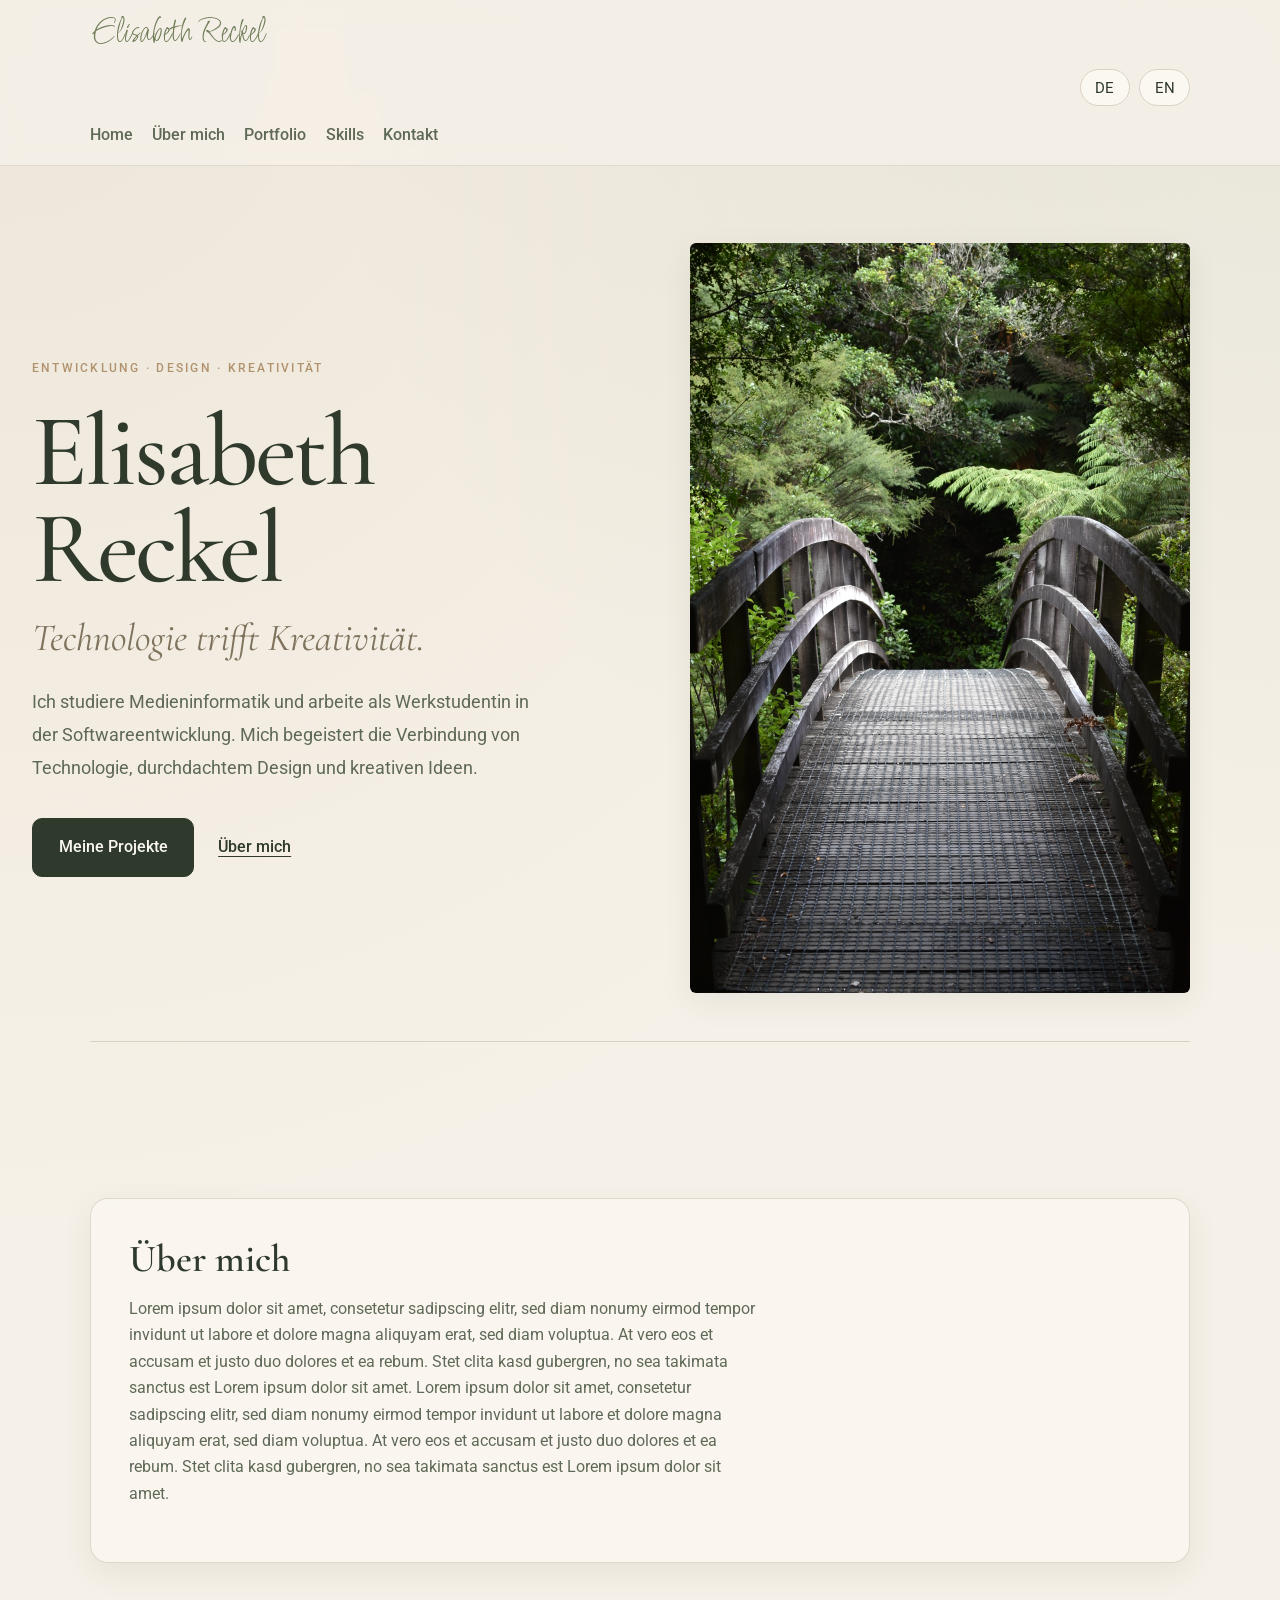
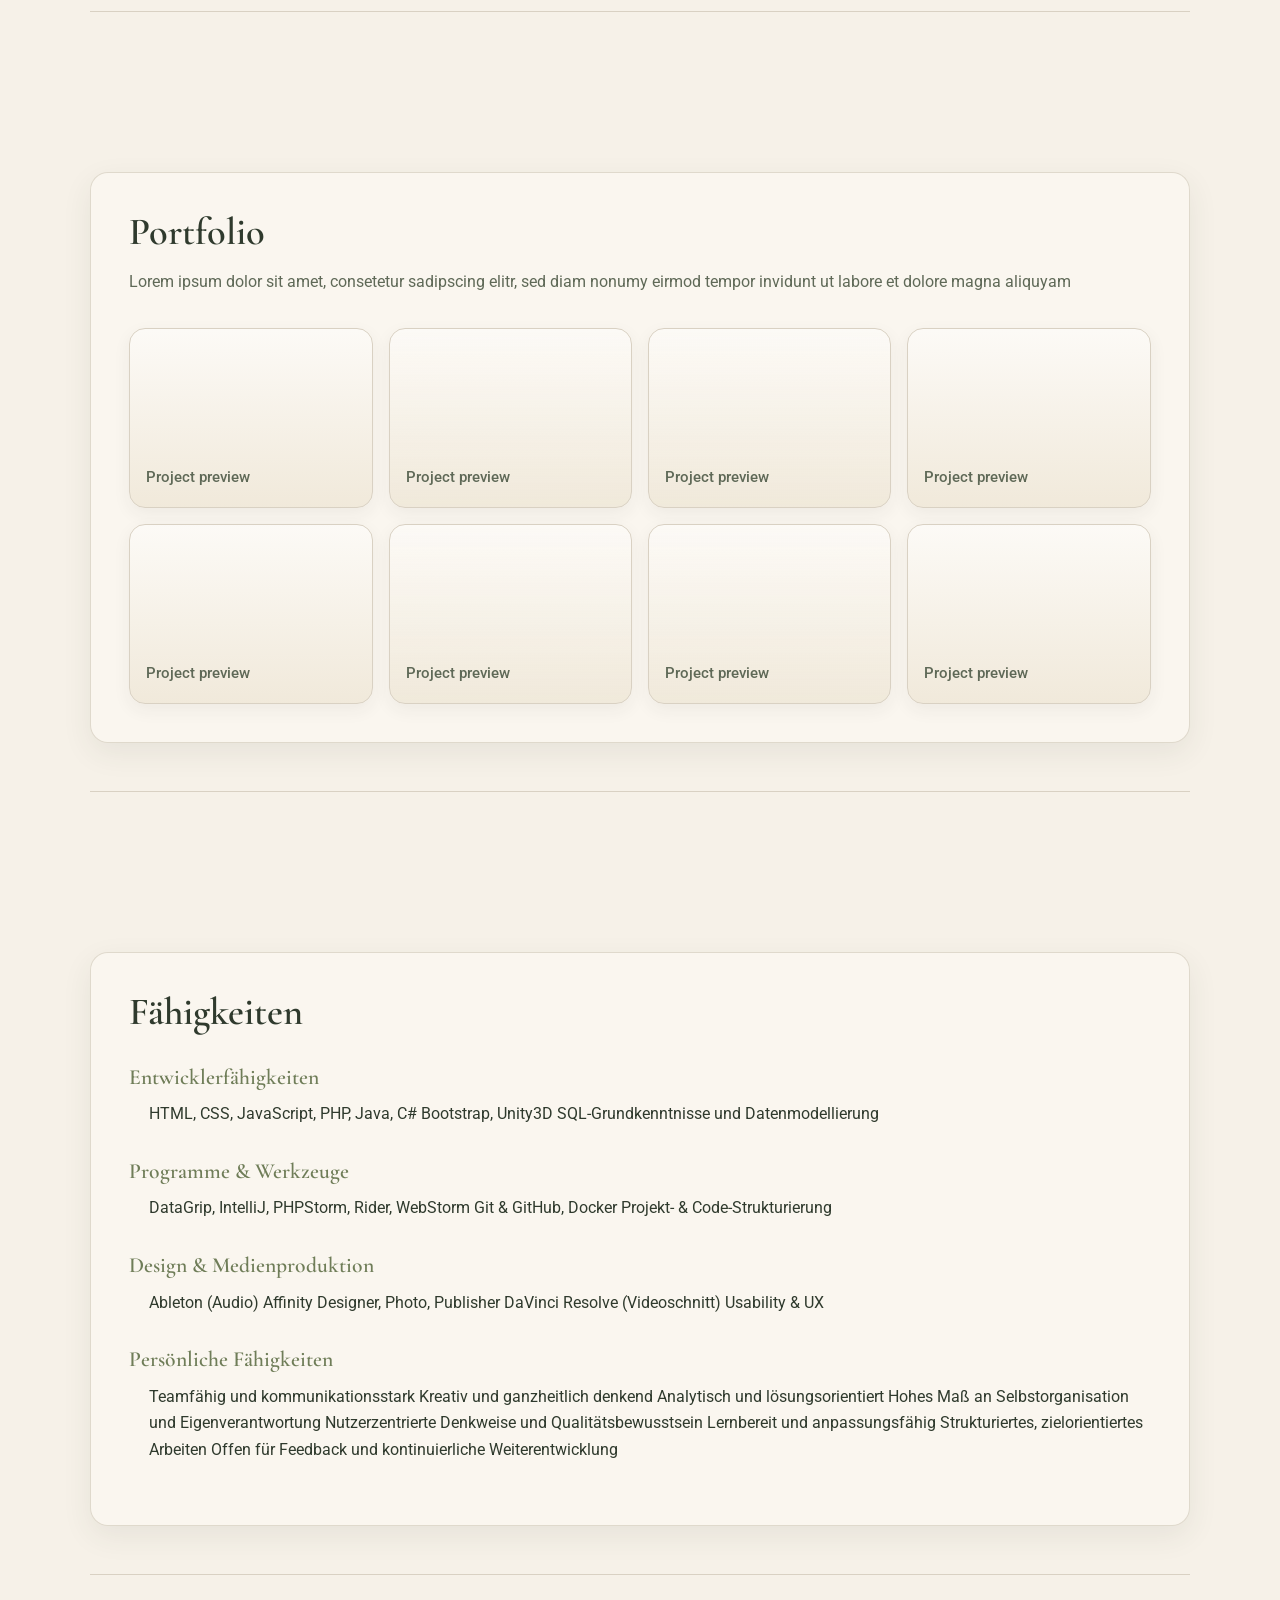
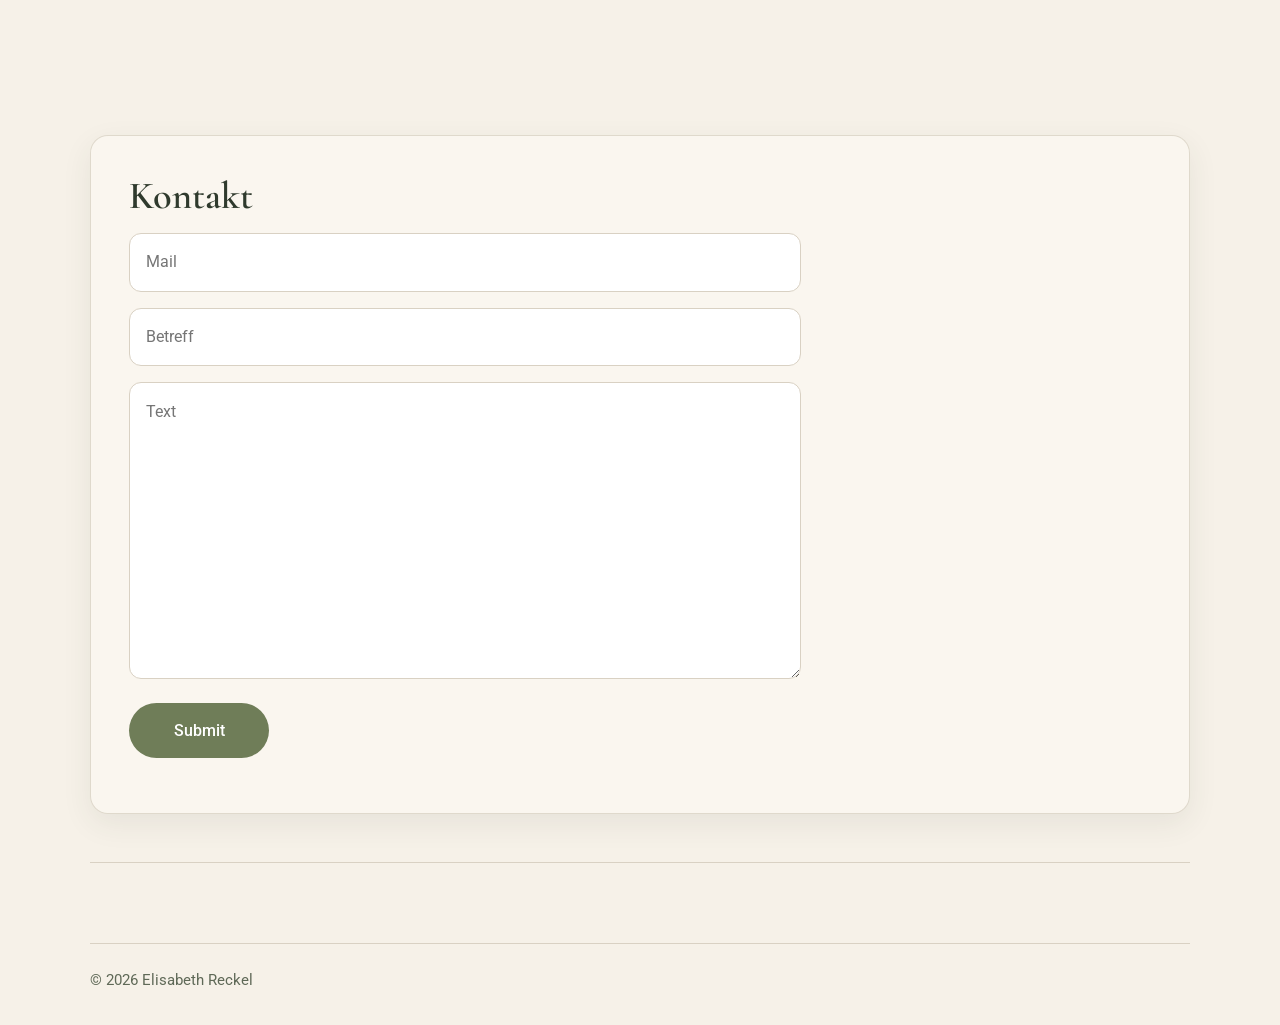
==== index.html @ 3ea6a149 "adjusting picture properties in hero section" ====
<!DOCTYPE html>
<html>
<head>
    <meta charset="UTF-8">
    <meta name="viewport" content="width=device-width, initial-scale=1.0">
    <title>Elisabeth Reckel | Portfolio</title>

    <script src="main.js"></script>
    <link rel="stylesheet" href="style.css">

    <link rel="preconnect" href="https://fonts.googleapis.com">
    <link rel="preconnect" href="https://fonts.gstatic.com" crossorigin>

    <!-- Cormorant Garamond -->
    <link href="https://fonts.googleapis.com/css2?family=Cormorant+Garamond:wght@400;500;600;700&display=swap" rel="stylesheet">

    <!-- Roboto -->
    <link href="https://fonts.googleapis.com/css2?family=Roboto:ital,wght@0,300;0,400;0,500;0,700;1,300;1,400&display=swap" rel="stylesheet">

    <!-- Licorice -->
    <link href="https://fonts.googleapis.com/css2?family=Licorice&display=swap" rel="stylesheet">

<!--    &lt;!&ndash; Deutsch &ndash;&gt;-->
<!--    <div data-lang="de">-->
<!--    </div>-->

<!--    &lt;!&ndash; English &ndash;&gt;-->
<!--    <div data-lang="en">-->
<!--    </div>-->
</head>


<body>

<!-- HEADER -->
<header>
    <div id="logo">
        <a href=""></a>
        <img src="" alt="logo">
    </div>
    <div id="language_switch">
        <button onclick="switchLanguage('de')">DE</button>
        <button onclick="switchLanguage('en')">EN</button>
    </div>

    <nav id="main-nav">
        <!-- Deutsch -->
        <div data-lang="de">
            <ul>
                <li><a href="#home">Home</a></li>
                <li><a href="#about">Über mich</a></li>
                <li><a href="#portfolio">Portfolio</a></li>
                <li><a href="#skills">Skills</a></li>
                <li><a href="#contact">Kontakt</a></li>
            </ul>
        </div>

        <!-- English -->
        <div data-lang="en">
            <ul>
                <li><a href="#home">Home</a></li>
                <li><a href="#about">About Me</a></li>
                <li><a href="#portfolio">Portfolio</a></li>
                <li><a href="#skills">Skills</a></li>
                <li><a href="#contact">Contact</a></li>
            </ul>
        </div>

    </nav>
</header>

<!-- MAIN PART -->


<!-- LANDING PAGE -->
<section id="home">

    <!-- Deutsch -->
    <div data-lang="de" lang="de">
        <div class="hero-layout">

            <div class="hero-content">
                <p class="eyebrow">
                    Entwicklung · Design · Kreativität
                </p>

                <h1>Elisabeth Reckel</h1>

                <p class="hero-tagline">
                    Technologie trifft Kreativität.
                </p>

                <p class="hero-description">
                    Ich studiere Medieninformatik und arbeite als
                    Werkstudentin in der Softwareentwicklung.
                    Mich begeistert die Verbindung von Technologie,
                    durchdachtem Design und kreativen Ideen.
                </p>

                <div class="hero-actions">
                    <a href="#portfolio" class="btn-primary">Meine Projekte</a>
                    <a href="#about" class="btn-text">Über mich</a>
                </div>
            </div>

            <div class="hero-visual">
                <img
                        src="/img/WoodBridge.JPG"
                        alt=""
                        class="hero-image"
                >
            </div>

        </div>
    </div>

    <!-- English -->
    <div data-lang="en" lang="en">
        <div class="hero-layout">

            <div class="hero-content">
                <p class="eyebrow">
                    Development · Design · Creativity
                </p>

                <h1>Elisabeth Reckel</h1>

                <p class="hero-tagline">
                    Technology meets creativity.
                </p>

                <p class="hero-description">
                    I'm a Computer Science and Digital Media student and
                    working student in software development.
                    I'm passionate about bringing together
                    technology, thoughtful design and creative ideas.
                </p>

                <div class="hero-actions">
                    <a href="#portfolio" class="btn-primary">Explore my work</a>
                    <a href="#about" class="btn-text">About me</a>
                </div>
            </div>

            <div class="hero-visual">
                <img
                        src="/img/WoodBridge.JPG"
                        alt=""
                        class="hero-image"
                >
            </div>

        </div>
    </div>

    <hr>
</section>

<!-- ABOUT ME SECTION -->
<section id="about">
    <!-- Deutsch -->
    <div data-lang="de">
        <h3>Über mich</h3>
        <p>
            Lorem ipsum dolor sit amet, consetetur sadipscing elitr, sed diam nonumy eirmod tempor invidunt ut labore et
            dolore magna aliquyam erat, sed diam voluptua. At vero eos et accusam et justo duo dolores et ea rebum.
            Stet clita kasd gubergren, no sea takimata sanctus est Lorem ipsum dolor sit amet. Lorem ipsum dolor sit
            amet, consetetur sadipscing elitr, sed diam nonumy eirmod tempor invidunt ut labore et dolore magna
            aliquyam erat, sed diam voluptua. At vero eos et accusam et justo duo dolores et ea rebum. Stet clita kasd
            gubergren, no sea takimata sanctus est Lorem ipsum dolor sit amet.
        </p>
        <p></p>
    </div>

    <!-- English -->
    <div data-lang="en">
        <h3>About me</h3>
        <p>
            Lorem ipsum dolor sit amet, consetetur sadipscing elitr, sed diam nonumy eirmod tempor invidunt ut labore et
            dolore magna aliquyam erat, sed diam voluptua. At vero eos et accusam et justo duo dolores et ea rebum.
            Stet clita kasd gubergren, no sea takimata sanctus est Lorem ipsum dolor sit amet. Lorem ipsum dolor sit
            amet, consetetur sadipscing elitr, sed diam nonumy eirmod tempor invidunt ut labore et dolore magna
            aliquyam erat, sed diam voluptua. At vero eos et accusam et justo duo dolores et ea rebum. Stet clita kasd
            gubergren, no sea takimata sanctus est Lorem ipsum dolor sit amet.
        </p>
    </div>

    <hr>
</section>

<!-- PORTFOLIO SECTION -->
<section id="portfolio">

    <!-- Deutsch -->
    <div data-lang="de">
        <h3>Portfolio</h3>
        <p>Lorem ipsum dolor sit amet, consetetur sadipscing elitr, sed diam nonumy eirmod tempor invidunt ut labore et dolore magna aliquyam</p>
        <ul>
            <li><a href="#"><img src="" alt="project_01"></a></li>
            <li><a href="#"><img src="" alt="project_02"></a></li>
            <li><a href="#"><img src="" alt="project_03"></a></li>
            <li><a href="#"><img src="" alt="project_04"></a></li>
            <li><a href="#"><img src="" alt="project_05"></a></li>
            <li><a href="#"><img src="" alt="project_06"></a></li>
            <li><a href="#"><img src="" alt="project_07"></a></li>
            <li><a href="#"><img src="" alt="project_08"></a></li>
        </ul>
    </div>

    <!-- English -->
    <div data-lang="en">
        <h3>Portfolio</h3>
        <p>Lorem ipsum dolor sit amet, consetetur sadipscing elitr, sed diam nonumy eirmod tempor invidunt ut labore et dolore magna aliquyam</p>
        <ul>
            <li><a href="#"><img src="" alt="project_01"></a></li>
            <li><a href="#"><img src="" alt="project_02"></a></li>
            <li><a href="#"><img src="" alt="project_03"></a></li>
            <li><a href="#"><img src="" alt="project_04"></a></li>
            <li><a href="#"><img src="" alt="project_05"></a></li>
            <li><a href="#"><img src="" alt="project_06"></a></li>
            <li><a href="#"><img src="" alt="project_07"></a></li>
            <li><a href="#"><img src="" alt="project_08"></a></li>
        </ul>
    </div>


    <hr>
</section>

<!-- SKILL SECTION -->
<section id="skills">
    <!-- Deutsch -->
    <div data-lang="de">
        <h3>Fähigkeiten</h3>

        <h4>Entwicklerfähigkeiten</h4>
        <ul>
            HTML, CSS, JavaScript, PHP, Java, C#
            Bootstrap, Unity3D
            SQL-Grundkenntnisse und Datenmodellierung
        </ul>

        <h4>Programme & Werkzeuge</h4>
        <ul>
            DataGrip, IntelliJ, PHPStorm, Rider, WebStorm
            Git & GitHub, Docker
            Projekt- & Code-Strukturierung
        </ul>

        <h4>Design & Medienproduktion</h4>
        <ul>
            Ableton (Audio)
            Affinity Designer, Photo, Publisher
            DaVinci Resolve (Videoschnitt)
            Usability & UX
        </ul>

        <h4>Persönliche Fähigkeiten</h4>
        <ul>
            Teamfähig und kommunikationsstark
            Kreativ und ganzheitlich denkend
            Analytisch und lösungsorientiert
            Hohes Maß an Selbstorganisation und Eigenverantwortung
            Nutzerzentrierte Denkweise und Qualitätsbewusstsein
            Lernbereit und anpassungsfähig
            Strukturiertes, zielorientiertes Arbeiten
            Offen für Feedback und kontinuierliche Weiterentwicklung
        </ul>
    </div>

    <!-- English -->
    <div data-lang="en">
        <h3>Skills</h3>

        <h4>Development skills</h4>
        <ul>
            HTML, CSS, JavaScript, PHP, Java, C#
            Bootstrap, Unity3D
            Basic SQL knowledge and data modelling
        </ul>

        <h4>Software &  tools</h4>
        <ul>
            DataGrip, IntelliJ, PHPStorm, Rider, WebStorm
            Git & GitHub, Docker
            Project & code structuring
        </ul>

        <h4>Design & media production</h4>
        <ul>
            Ableton (audio)
            Affinity Designer, Photo, Publisher
            DaVinci Resolve (video editing)
            Usability & UX
        </ul>

        <h4>Personal skills</h4>
        <ul>
            Team player and strong communicator
            Creative and holistic thinker
            Analytical and solution-oriented
            Highly self-organised and responsible
            User-centric mindset and quality awareness
            Willing to learn and adapt
            Structured and goal-oriented approach to work
            Open to feedback and continuous development
        </ul>

    </div>

    <hr>
</section>

<!-- CONTACT SECTION -->
<section id="contact">
    <!-- Deutsch -->
    <div data-lang="de">
        <h3>Kontakt</h3>
        <form action="">
            <input type="email" tabindex="1" placeholder="Mail"><br>
            <input type="betreff" tabindex="2" placeholder="Betreff"><br>
            <textarea name="" id="test" cols="30" rows="10" tabindex="3" placeholder="Text"></textarea><br>
            <input class="button" type="submit">
        </form>
    </div>

    <!-- English -->
    <div data-lang="en">
        <h3>Contact</h3>
        <form action="">
            <input type="email" tabindex="1" placeholder="Mail"><br>
            <input type="betreff" tabindex="2" placeholder="Subject"><br>
            <textarea name="" id="" cols="30" rows="10" tabindex="3" placeholder="Text"></textarea><br>
            <input class="button" type="submit">
        </form>
    </div>


    <hr>
</section>



<!-- FOOTER -->
<footer>
    <!-- Deutsch -->
    <div data-lang="de">
    </div>

    <!-- English -->
    <div data-lang="en">
    </div>

    <p>&copy; 2026 Elisabeth Reckel</p>
</footer>





</body>

</html>
---- style.css ----
:root {
    --color-bg: #f6f1e8;
    --color-bg-soft: #efe7d7;
    --color-surface: #fbf8f1;
    --color-text: #2f3a2d;
    --color-text-soft: #5f6957;
    --color-accent: #6f7d58;
    --color-accent-hover: #5f6b4b;
    --color-highlight: #b0926d;
    --color-line: #d9d1c3;
    --color-white: #ffffff;

    --font-heading: "Cormorant Garamond", serif;
    --font-body: "Roboto", sans-serif;
    --font-script: "Licorice", cursive;

    --max-width: 1100px;
    --radius: 18px;
    --shadow-soft: 0 10px 30px rgba(47, 58, 45, 0.08);

    --space-xs: 0.5rem;
    --space-sm: 0.75rem;
    --space-md: 1rem;
    --space-lg: 1.5rem;
    --space-xl: 2rem;
    --space-2xl: 3rem;
    --space-3xl: 5rem;
}

*,
*::before,
*::after {
    box-sizing: border-box;
}

html {
    scroll-behavior: smooth;
}

body {
    margin: 0;
    font-family: var(--font-body);
    color: var(--color-text);
    background:
            radial-gradient(circle at top left, rgba(176, 146, 109, 0.12), transparent 28%),
            radial-gradient(circle at top right, rgba(111, 125, 88, 0.10), transparent 22%),
            var(--color-bg);
    line-height: 1.65;
}

/* Hide empty placeholder images for now */
img[src=""],
img:not([src]) {
    display: none;
}

a {
    color: inherit;
    text-decoration: none;
}

p {
    margin-top: 0;
    color: var(--color-text-soft);
}

h1,
h2,
h3,
h4 {
    margin-top: 0;
    margin-bottom: var(--space-md);
    font-family: var(--font-heading);
    color: var(--color-text);
    line-height: 1.1;
    font-weight: 600;
}

h1 {
    font-size: clamp(3rem, 6vw, 5.5rem);
}

h2 {
    font-size: clamp(2.2rem, 4vw, 3.5rem);
}

h3 {
    font-size: clamp(1.9rem, 3vw, 2.6rem);
}

h4 {
    font-size: 1.35rem;
}

ul {
    padding-left: 1.2rem;
}

hr {
    border: none;
    border-top: 1px solid var(--color-line);
    margin: var(--space-2xl) 0 0 0;
}

/* HEADER */
header {
    position: sticky;
    top: 0;
    z-index: 100;
    backdrop-filter: blur(10px);
    background: rgba(246, 241, 232, 0.82);
    border-bottom: 1px solid rgba(217, 209, 195, 0.7);
    padding: var(--space-md) clamp(1rem, 4vw, 2rem);
}

header,
section,
footer {
    width: 100%;
}

header > *,
section > *,
footer > * {
    max-width: var(--max-width);
    margin-left: auto;
    margin-right: auto;
}

#logo {
    display: flex;
    align-items: center;
    justify-content: space-between;
    gap: var(--space-md);
    margin-bottom: var(--space-md);
}

#logo::before {
    content: "Elisabeth Reckel";
    font-family: var(--font-script);
    font-size: 2.3rem;
    color: var(--color-accent);
    line-height: 1;
}

#language_switch {
    display: flex;
    justify-content: flex-end;
    gap: 0.6rem;
    margin-bottom: var(--space-md);
}

#language_switch button {
    border: 1px solid var(--color-line);
    background: var(--color-surface);
    color: var(--color-text);
    border-radius: 999px;
    padding: 0.55rem 0.9rem;
    font-family: var(--font-body);
    font-size: 0.95rem;
    cursor: pointer;
    transition: all 0.2s ease;
}

#language_switch button:hover {
    background: var(--color-bg-soft);
    border-color: var(--color-highlight);
}

#main-nav [data-lang] ul {
    list-style: none;
    padding: 0;
    margin: 0;
    display: flex;
    flex-wrap: wrap;
    gap: 1.2rem;
}

#main-nav a {
    position: relative;
    font-weight: 500;
    color: var(--color-text-soft);
    transition: color 0.2s ease;
}

#main-nav a:hover {
    color: var(--color-accent);
}

#main-nav a::after {
    content: "";
    position: absolute;
    left: 0;
    bottom: -0.25rem;
    width: 100%;
    height: 1px;
    background: var(--color-accent);
    transform: scaleX(0);
    transform-origin: left;
    transition: transform 0.2s ease;
}

#main-nav a:hover::after {
    transform: scaleX(1);
}

/* SECTIONS */
section {
    padding: var(--space-3xl) clamp(1rem, 4vw, 2rem);
}

section > [data-lang] {
    background: rgba(251, 248, 241, 0.72);
    border: 1px solid rgba(217, 209, 195, 0.8);
    border-radius: var(--radius);
    padding: clamp(1.25rem, 3vw, 2.5rem);
    box-shadow: var(--shadow-soft);
}
/* BUTTONS */

.btn-primary {
    display: inline-flex;
    align-items: center;
    justify-content: center;
    background: var(--color-text);
    color: var(--color-surface);
    padding: 0.9rem 1.6rem;
    border: 1px solid var(--color-text);
    border-radius: 6px;
    font-weight: 500;
    transition: background 0.2s ease,
    border-color 0.2s ease;
}

.btn-primary:hover {
    background: var(--color-accent-hover);
    border-color: var(--color-accent-hover);
}

.btn-text {
    color: var(--color-text);
    font-weight: 500;
    text-decoration: underline;
    text-underline-offset: 0.3em;
}

.btn-text:hover {
    color: var(--color-accent-hover);
}

.btn-primary:focus-visible,
.btn-text:focus-visible {
    outline: 2px solid var(--color-text);
    outline-offset: 4px;
}

/* HOME */
#home {
    padding-block: clamp(2rem, 6vw, 5rem);
}

#home > [data-lang] {
    background: transparent;
    border: none;
    border-radius: 0;
    box-shadow: none;
    padding: 0;
    max-width: 1280px;
}

.hero-layout {
    display: grid;
    grid-template-columns: minmax(0, 1fr) minmax(0, 1.1fr);
    gap: clamp(1.5rem, 3vw, 3rem);
    align-items: center;
    min-height: clamp(28rem, 72vh, 42rem);
}

.hero-content {
    display: flex;
    flex-direction: column;
    justify-content: center;
    align-items: flex-start;
    max-width: 42rem;
}

.eyebrow {
    font-size: 0.78rem;
    font-weight: 500;
    letter-spacing: 0.18em;
    text-transform: uppercase;
    color: var(--color-highlight);
    margin-bottom: var(--space-lg);
}

#home h1 {
    font-size: clamp(3.8rem, 8vw, 7rem);
    font-weight: 500;
    letter-spacing: -0.03em;
    line-height: 0.95;
    margin-bottom: var(--space-md);
}

.hero-tagline {
    font-family: var(--font-heading);
    font-size: clamp(1.7rem, 3vw, 2.5rem);
    font-style: italic;
    color: #7f735d;
    line-height: 1.25;
    margin-bottom: var(--space-lg);
}

.hero-description {
    max-width: 32rem;
    font-size: 1.1rem;
    line-height: 1.9;
    margin-bottom: var(--space-xl);
}

.hero-actions {
    display: flex;
    flex-wrap: wrap;
    align-items: center;
    gap: var(--space-lg);
}


/* HERO IMAGE */

.hero-visual {
    display: flex;
    justify-content: center;
    align-items: center;
}

.hero-image {
    display: block;
    width: 100%;
    max-width: 500px;
    /*height: 560px;*/
    object-fit: cover;
    object-position: center;
    border-radius: 6px;
    box-shadow: var(--shadow-soft);
}

/* BUTTONS – slightly more editorial */
.btn-primary {
    display: inline-flex;
    align-items: center;
    justify-content: center;
    min-height: 52px;
    padding: 0.95rem 1.6rem;
    background: var(--color-text);
    color: var(--color-surface);
    border: 1px solid var(--color-text);
    border-radius: 10px;
    font-weight: 500;
    transition: transform 0.2s ease, background 0.2s ease, border-color 0.2s ease;
}

.btn-primary:hover {
    background: var(--color-accent-hover);
    border-color: var(--color-accent-hover);
    transform: translateY(-1px);
}

.btn-text {
    color: var(--color-text);
    font-weight: 500;
    text-decoration: underline;
    text-underline-offset: 0.28em;
}

.btn-text:hover {
    color: var(--color-accent-hover);
}

.btn-primary:focus-visible,
.btn-text:focus-visible {
    outline: 2px solid var(--color-text);
    outline-offset: 4px;
}

/* ABOUT */
#about p {
    max-width: 70ch;
}

/* PORTFOLIO */
#portfolio ul {
    list-style: none;
    padding: 0;
    margin: var(--space-xl) 0 0 0;
    display: grid;
    grid-template-columns: repeat(auto-fit, minmax(220px, 1fr));
    gap: 1rem;
}

#portfolio li {
    min-height: 180px;
    border-radius: 16px;
    border: 1px solid var(--color-line);
    background:
            linear-gradient(180deg, rgba(255,255,255,0.45), rgba(239,231,215,0.85));
    box-shadow: 0 6px 18px rgba(47, 58, 45, 0.06);
    transition: transform 0.2s ease, box-shadow 0.2s ease;
    overflow: hidden;
}

#portfolio li:hover {
    transform: translateY(-4px);
    box-shadow: 0 10px 26px rgba(47, 58, 45, 0.10);
}

#portfolio li a {
    display: flex;
    align-items: end;
    width: 100%;
    height: 100%;
    padding: 1rem;
    color: var(--color-text);
    font-weight: 500;
}

#portfolio li a::before {
    content: "Project preview";
    color: var(--color-text-soft);
    font-size: 0.95rem;
}

/* SKILLS */
#skills h4 {
    margin-top: var(--space-xl);
    margin-bottom: var(--space-sm);
    color: var(--color-accent);
}

#skills ul {
    margin-top: 0;
    margin-bottom: var(--space-lg);
}

#skills li {
    margin-bottom: 0.35rem;
}

/* CONTACT */
#contact form {
    max-width: 42rem;
}

#contact input,
#contact textarea {
    width: 100%;
    padding: 0.95rem 1rem;
    margin-bottom: 1rem;
    border-radius: 12px;
    border: 1px solid var(--color-line);
    background: var(--color-white);
    font: inherit;
    color: var(--color-text);
}

#contact input:focus,
#contact textarea:focus {
    outline: 2px solid rgba(111, 125, 88, 0.22);
    border-color: var(--color-accent);
}

.button,
#contact input[type="submit"] {
    width: auto;
    min-width: 140px;
    border: none;
    background: var(--color-accent);
    color: var(--color-white);
    padding: 0.9rem 1.4rem;
    border-radius: 999px;
    cursor: pointer;
    font-weight: 500;
    transition: background 0.2s ease, transform 0.2s ease;
}

.button:hover,
#contact input[type="submit"]:hover {
    background: var(--color-accent-hover);
    transform: translateY(-1px);
}

/* FOOTER */
footer {
    padding: 0 clamp(1rem, 4vw, 2rem) var(--space-xl);
}

footer p {
    max-width: var(--max-width);
    margin: 0 auto;
    padding-top: var(--space-lg);
    border-top: 1px solid var(--color-line);
    color: var(--color-text-soft);
    font-size: 0.95rem;
}

/* RESPONSIVE */
@media (max-width: 900px) {
    .hero-layout {
        grid-template-columns: 1fr;
        min-height: auto;
    }

    .hero-content {
        max-width: 100%;
    }

    .hero-visual {
        justify-content: flex-start;
    }

    .hero-image {
        height: auto;
        /*aspect-ratio: 3 / 4;*/
    }

}

@media (max-width: 720px) {
    #main-nav [data-lang] ul {
        gap: 0.9rem;
    }

    section {
        padding: var(--space-2xl) 1rem;
    }

    section > [data-lang] {
        padding: 1.25rem;
    }

    #home h1 {
        font-size: clamp(3rem, 16vw, 4.5rem);
    }

    .hero-tagline {
        font-size: 1.5rem;
    }

    .hero-description {
        font-size: 1rem;
        line-height: 1.8;
    }
}
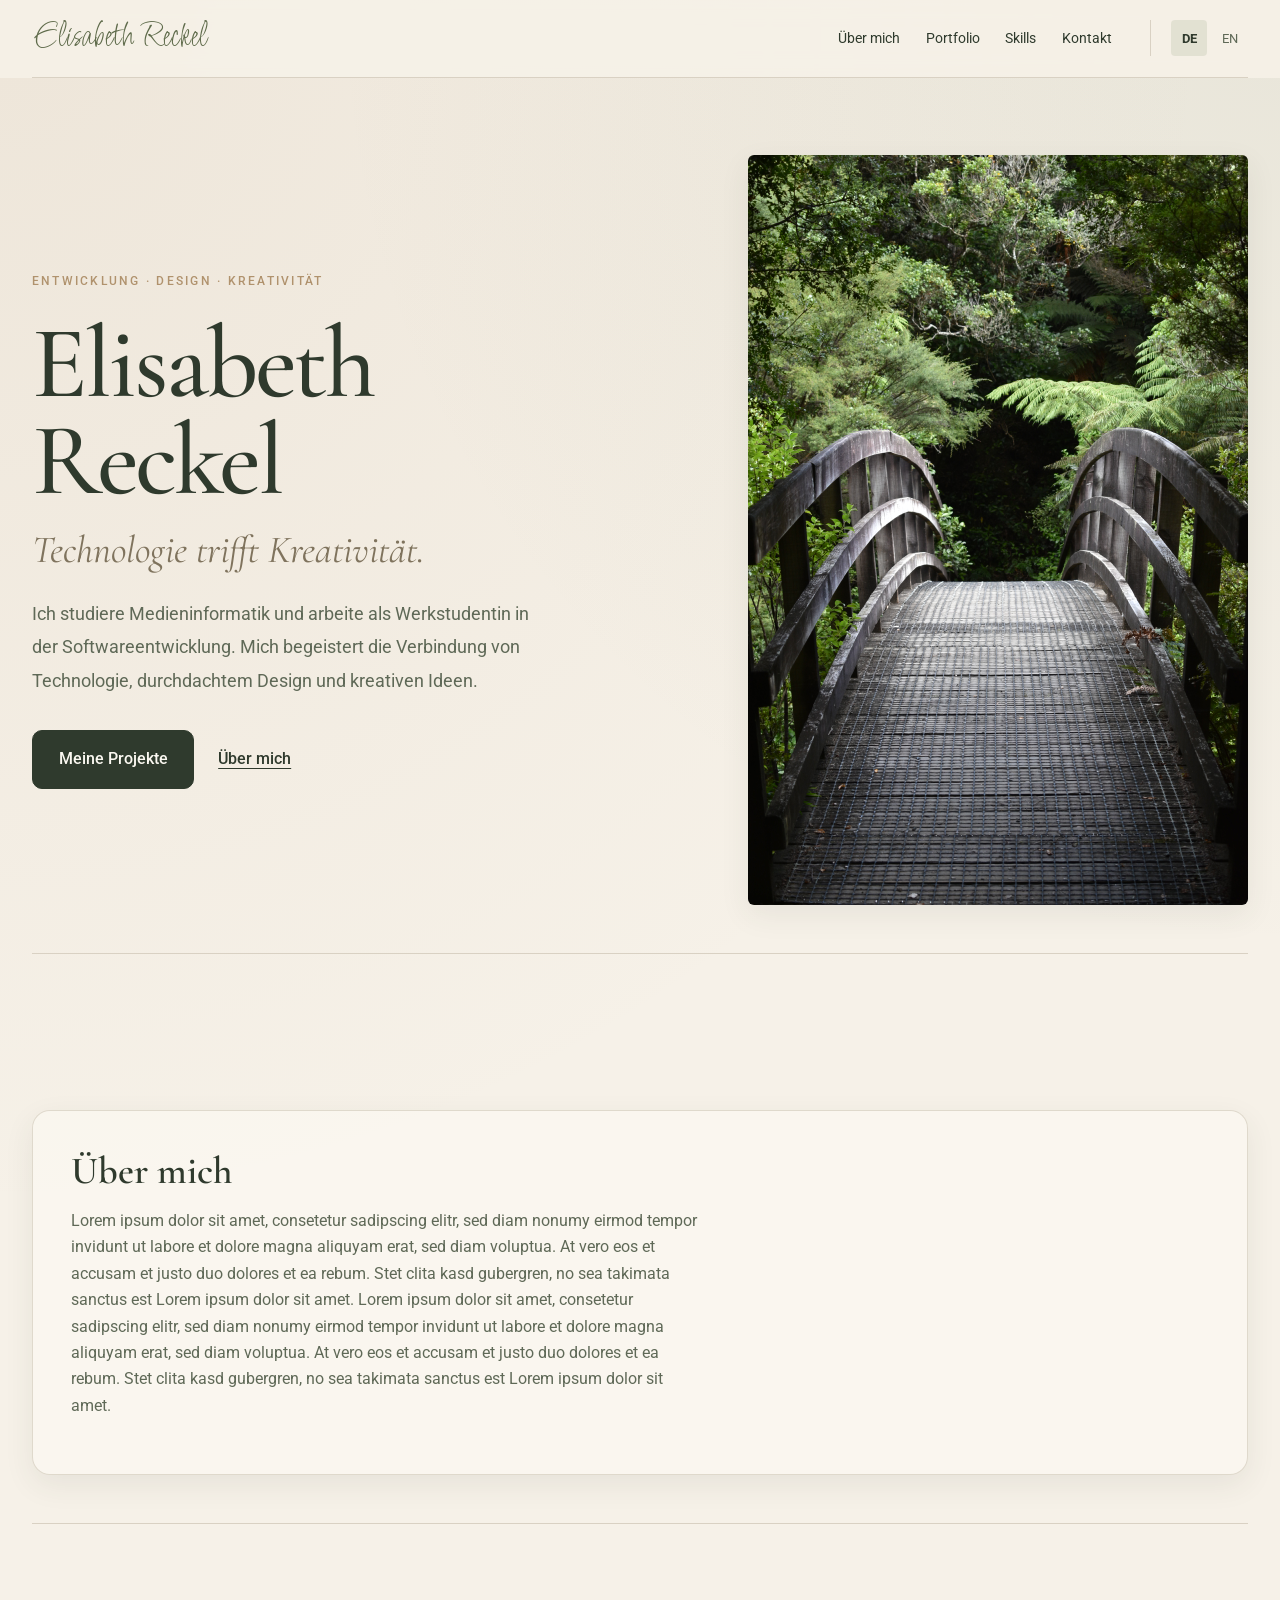
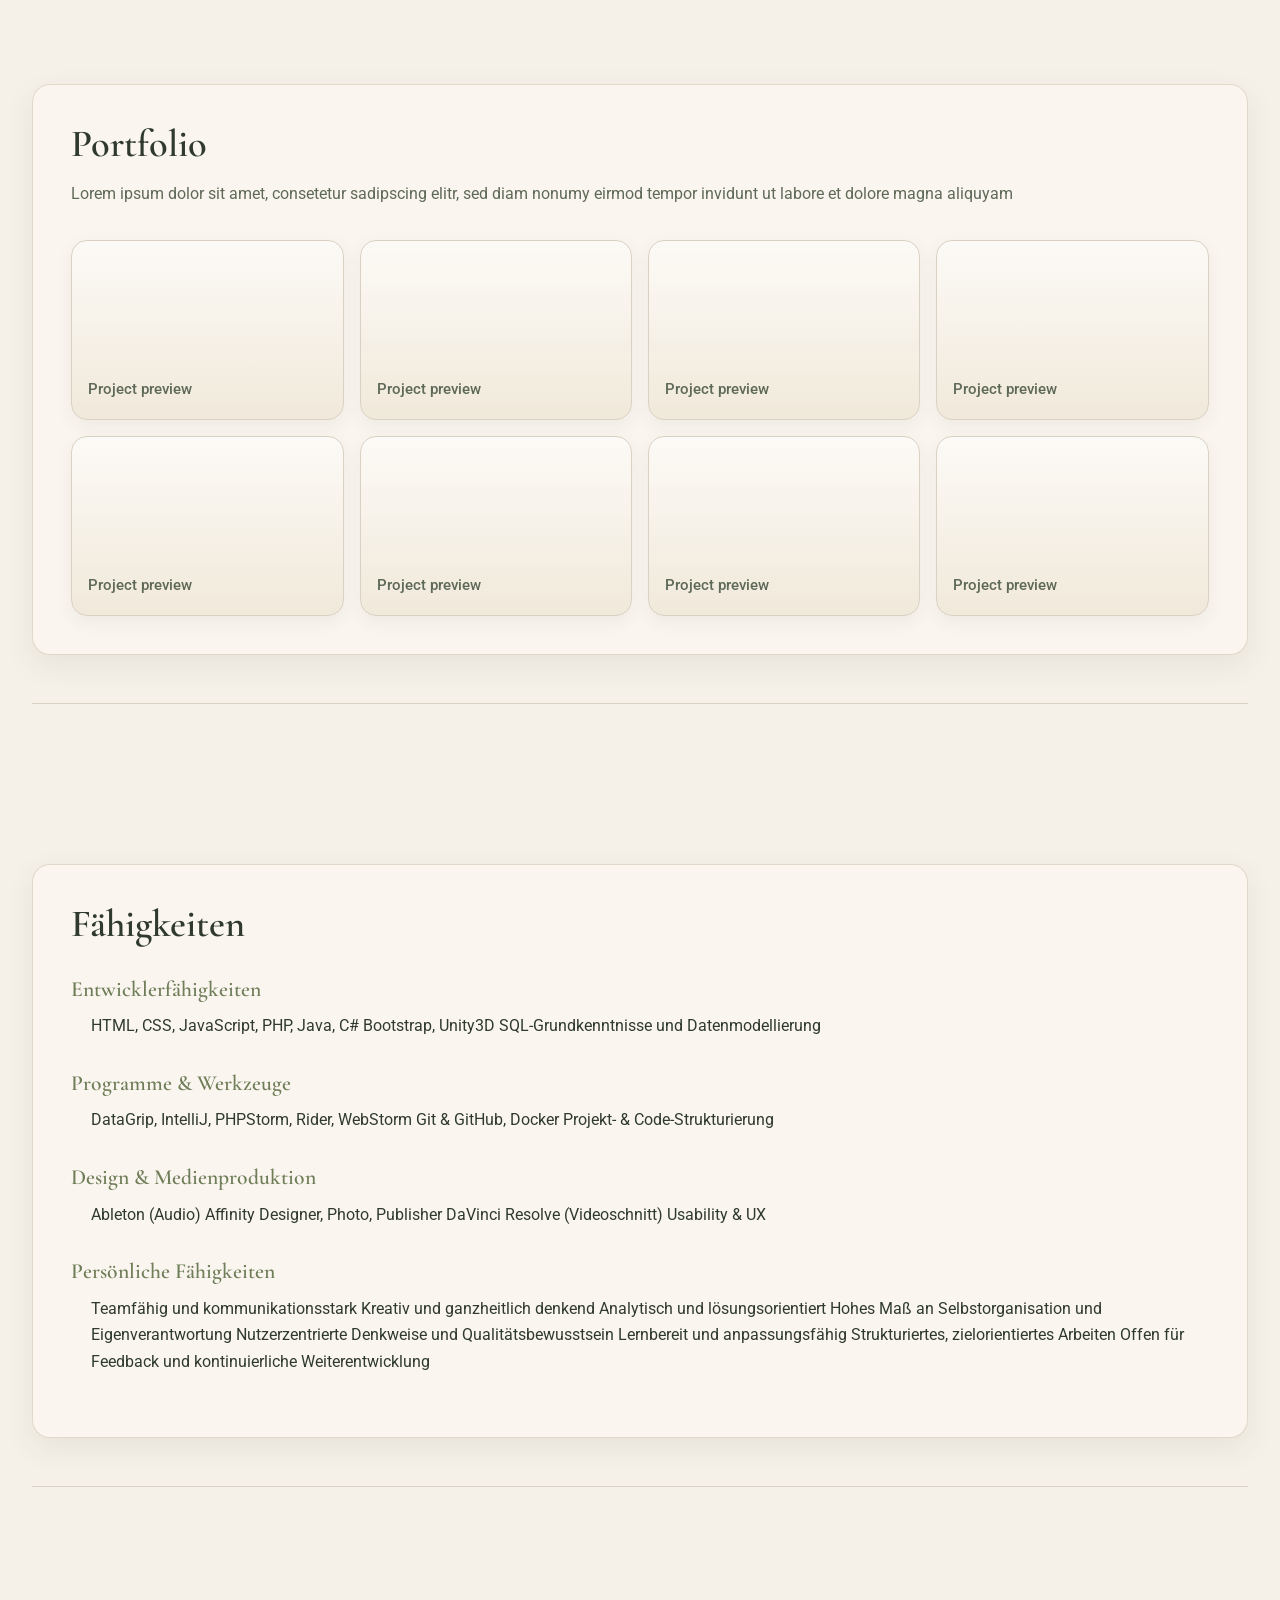
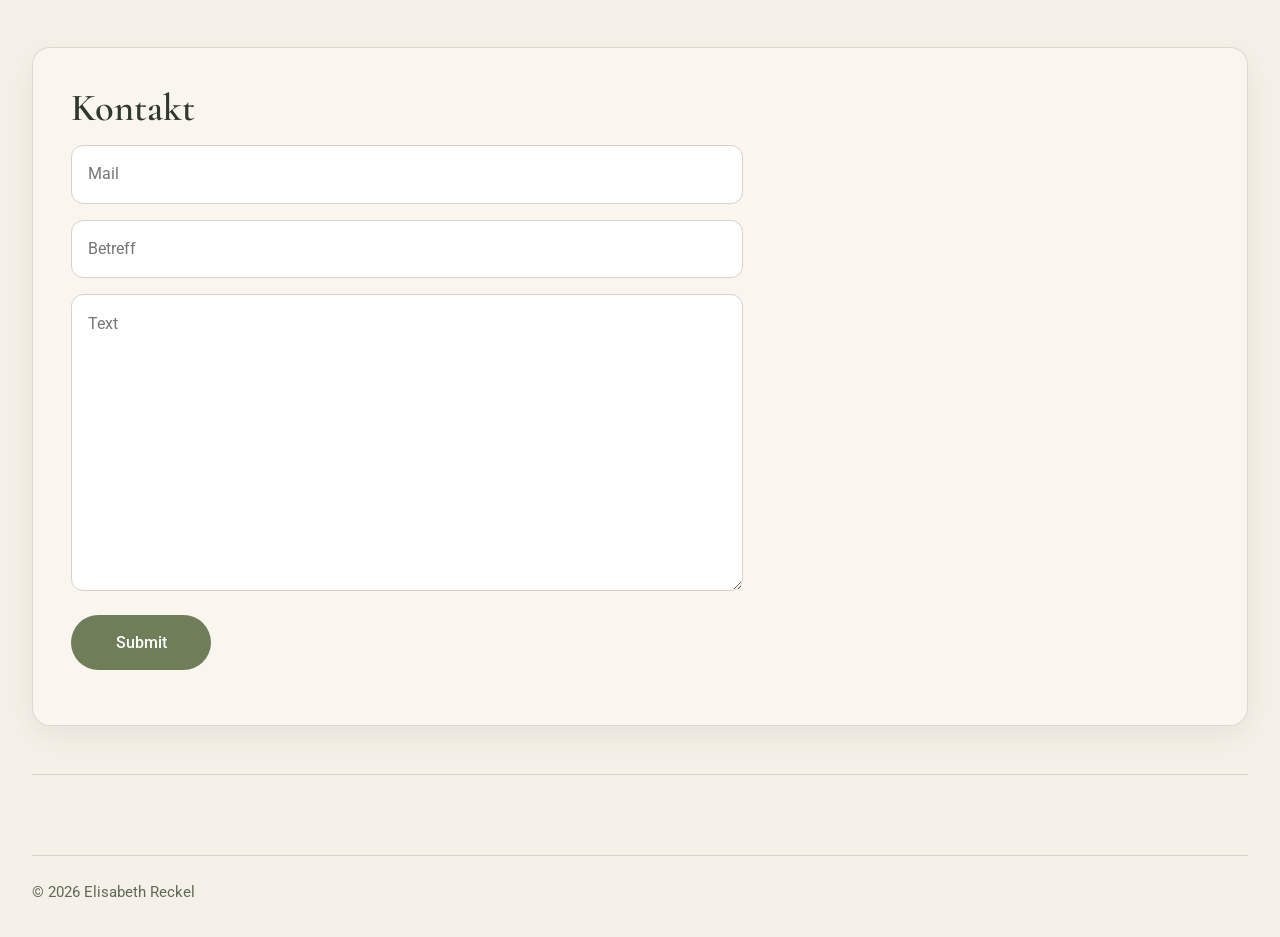
==== commit 6f4dba6c: "css changes for more continuous layout" ====
--- a/index.html
+++ b/index.html
@@ -34,39 +34,61 @@
 
 <!-- HEADER -->
 <header>
-    <div id="logo">
-        <a href=""></a>
-        <img src="" alt="logo">
-    </div>
-    <div id="language_switch">
-        <button onclick="switchLanguage('de')">DE</button>
-        <button onclick="switchLanguage('en')">EN</button>
-    </div>
-
-    <nav id="main-nav">
-        <!-- Deutsch -->
-        <div data-lang="de">
-            <ul>
-                <li><a href="#home">Home</a></li>
-                <li><a href="#about">Über mich</a></li>
-                <li><a href="#portfolio">Portfolio</a></li>
-                <li><a href="#skills">Skills</a></li>
-                <li><a href="#contact">Kontakt</a></li>
-            </ul>
+    <div class="header-inner">
+
+        <a href="#home" id="logo">
+            Elisabeth Reckel
+        </a>
+
+        <nav id="main-nav">
+
+            <!-- Deutsch -->
+            <div data-lang="de" lang="de">
+                <ul>
+                    <li><a href="#about">Über mich</a></li>
+                    <li><a href="#portfolio">Portfolio</a></li>
+                    <li><a href="#skills">Skills</a></li>
+                    <li><a href="#contact">Kontakt</a></li>
+                </ul>
+            </div>
+
+            <!-- English -->
+            <div data-lang="en" lang="en">
+                <ul>
+                    <li><a href="#about">About me</a></li>
+                    <li><a href="#portfolio">Portfolio</a></li>
+                    <li><a href="#skills">Skills</a></li>
+                    <li><a href="#contact">Contact</a></li>
+                </ul>
+            </div>
+
+        </nav>
+
+        <div id="language_switch"
+             role="group"
+             aria-label="Sprache / Language">
+
+            <button type="button"
+                    lang="de"
+                    data-language="de"
+                    aria-label="Deutsch"
+                    aria-pressed="true"
+                    onclick="switchLanguage('de')">
+                DE
+            </button>
+
+            <button type="button"
+                    lang="en"
+                    data-language="en"
+                    aria-label="English"
+                    aria-pressed="false"
+                    onclick="switchLanguage('en')">
+                EN
+            </button>
+
         </div>
 
-        <!-- English -->
-        <div data-lang="en">
-            <ul>
-                <li><a href="#home">Home</a></li>
-                <li><a href="#about">About Me</a></li>
-                <li><a href="#portfolio">Portfolio</a></li>
-                <li><a href="#skills">Skills</a></li>
-                <li><a href="#contact">Contact</a></li>
-            </ul>
-        </div>
-
-    </nav>
+    </div>
 </header>
 
 <!-- MAIN PART -->
--- a/style.css
+++ b/style.css
@@ -14,7 +14,8 @@
     --font-body: "Roboto", sans-serif;
     --font-script: "Licorice", cursive;
 
-    --max-width: 1100px;
+    --max-width: 1280px;
+    --page-gutter: clamp(1rem, 4vw, 2rem);
     --radius: 18px;
     --shadow-soft: 0 10px 30px rgba(47, 58, 45, 0.08);
 
@@ -97,29 +98,41 @@
 }
 
 hr {
+    width: 100%;
+    max-width: var(--max-width);
     border: none;
     border-top: 1px solid var(--color-line);
-    margin: var(--space-2xl) 0 0 0;
-}
-
+    margin: var(--space-2xl) auto 0;
+}
 /* HEADER */
+
 header {
     position: sticky;
     top: 0;
     z-index: 100;
+    background: rgba(246, 241, 232, 0.92);
     backdrop-filter: blur(10px);
-    background: rgba(246, 241, 232, 0.82);
-    border-bottom: 1px solid rgba(217, 209, 195, 0.7);
-    padding: var(--space-md) clamp(1rem, 4vw, 2rem);
-}
-
-header,
+    padding: 0 clamp(1rem, 4vw, 2rem);
+}
+
+.header-inner {
+    display: flex;
+    align-items: center;
+    gap: clamp(1.25rem, 3vw, 2.5rem);
+    max-width: var(--max-width);
+    margin: 0 auto;
+    padding: 1.25rem 0;
+    border-bottom: 1px solid var(--color-line);
+}
+
+/* General content width */
+
 section,
 footer {
     width: 100%;
-}
-
-header > *,
+    padding: 0 var(--page-gutter) var(--space-xl);
+}
+
 section > *,
 footer > * {
     max-width: var(--max-width);
@@ -127,71 +140,46 @@
     margin-right: auto;
 }
 
+/* LOGO */
+
 #logo {
-    display: flex;
-    align-items: center;
-    justify-content: space-between;
-    gap: var(--space-md);
-    margin-bottom: var(--space-md);
-}
-
-#logo::before {
-    content: "Elisabeth Reckel";
     font-family: var(--font-script);
     font-size: 2.3rem;
-    color: var(--color-accent);
+    color: var(--color-accent-hover);
     line-height: 1;
-}
-
-#language_switch {
+    white-space: nowrap;
+    margin-right: auto;
+}
+
+/* NAVIGATION */
+
+#main-nav [data-lang] ul {
     display: flex;
-    justify-content: flex-end;
-    gap: 0.6rem;
-    margin-bottom: var(--space-md);
-}
-
-#language_switch button {
-    border: 1px solid var(--color-line);
-    background: var(--color-surface);
-    color: var(--color-text);
-    border-radius: 999px;
-    padding: 0.55rem 0.9rem;
-    font-family: var(--font-body);
-    font-size: 0.95rem;
-    cursor: pointer;
-    transition: all 0.2s ease;
-}
-
-#language_switch button:hover {
-    background: var(--color-bg-soft);
-    border-color: var(--color-highlight);
-}
-
-#main-nav [data-lang] ul {
+    align-items: center;
+    flex-wrap: wrap;
+    gap: clamp(1rem, 2vw, 1.8rem);
     list-style: none;
     padding: 0;
     margin: 0;
-    display: flex;
-    flex-wrap: wrap;
-    gap: 1.2rem;
 }
 
 #main-nav a {
     position: relative;
-    font-weight: 500;
-    color: var(--color-text-soft);
+    font-size: 0.9rem;
+    font-weight: 400;
+    color: var(--color-text);
     transition: color 0.2s ease;
 }
 
 #main-nav a:hover {
-    color: var(--color-accent);
+    color: var(--color-accent-hover);
 }
 
 #main-nav a::after {
     content: "";
     position: absolute;
     left: 0;
-    bottom: -0.25rem;
+    bottom: -5px;
     width: 100%;
     height: 1px;
     background: var(--color-accent);
@@ -200,8 +188,56 @@
     transition: transform 0.2s ease;
 }
 
-#main-nav a:hover::after {
+#main-nav a:hover::after,
+#main-nav a:focus-visible::after {
     transform: scaleX(1);
+}
+
+/* LANGUAGE SWITCH */
+
+#language_switch {
+    display: flex;
+    align-items: center;
+    gap: 0.25rem;
+    padding-left: 1.25rem;
+    border-left: 1px solid var(--color-line);
+}
+
+#language_switch button {
+    border: none;
+    background: transparent;
+    color: var(--color-text-soft);
+    border-radius: 4px;
+    padding: 0.4rem 0.65rem;
+    font-family: var(--font-body);
+    font-size: 0.8rem;
+    min-height: 36px;
+    cursor: pointer;
+    transition: background 0.2s ease;
+}
+
+#language_switch button:hover {
+    background: var(--color-bg-soft);
+}
+
+#language_switch button[aria-pressed="true"] {
+    background: rgba(111, 125, 88, 0.14);
+    color: var(--color-text);
+    font-weight: 700;
+}
+
+/* ACCESSIBILITY */
+
+.header-inner a:focus-visible,
+.header-inner button:focus-visible {
+    outline: 2px solid var(--color-accent-hover);
+    outline-offset: 4px;
+}
+
+/* Prevent the sticky header from covering sections */
+
+section {
+    scroll-margin-top: 6rem;
 }
 
 /* SECTIONS */
@@ -265,7 +301,7 @@
     border-radius: 0;
     box-shadow: none;
     padding: 0;
-    max-width: 1280px;
+    max-width: var(--max-width);
 }
 
 .hero-layout {
@@ -329,7 +365,7 @@
 
 .hero-visual {
     display: flex;
-    justify-content: center;
+    justify-content: flex-end;
     align-items: center;
 }
 
@@ -530,7 +566,7 @@
     }
 
     section {
-        padding: var(--space-2xl) 1rem;
+        padding-block: var(--space-2xl);
     }
 
     section > [data-lang] {
@@ -549,4 +585,46 @@
         font-size: 1rem;
         line-height: 1.8;
     }
+}
+
+/* RESPONSIVE HEADER */
+
+@media (max-width: 800px) {
+
+    header {
+        position: static;
+        padding: 0 var(--page-gutter);
+    }
+
+    .header-inner {
+        display: grid;
+        grid-template-columns: 1fr auto;
+        gap: 1rem;
+        padding: 1rem 0;
+    }
+
+    #logo {
+        font-size: 2rem;
+    }
+
+    #main-nav {
+        grid-column: 1 / -1;
+        grid-row: 2;
+    }
+
+    #main-nav [data-lang] ul {
+        gap: 0.8rem 1.2rem;
+    }
+
+    #language_switch {
+        grid-column: 2;
+        grid-row: 1;
+        padding-left: 0;
+        border-left: none;
+    }
+
+    section {
+        scroll-margin-top: 1rem;
+        padding: var(--space-3xl) var(--page-gutter);
+    }
 }
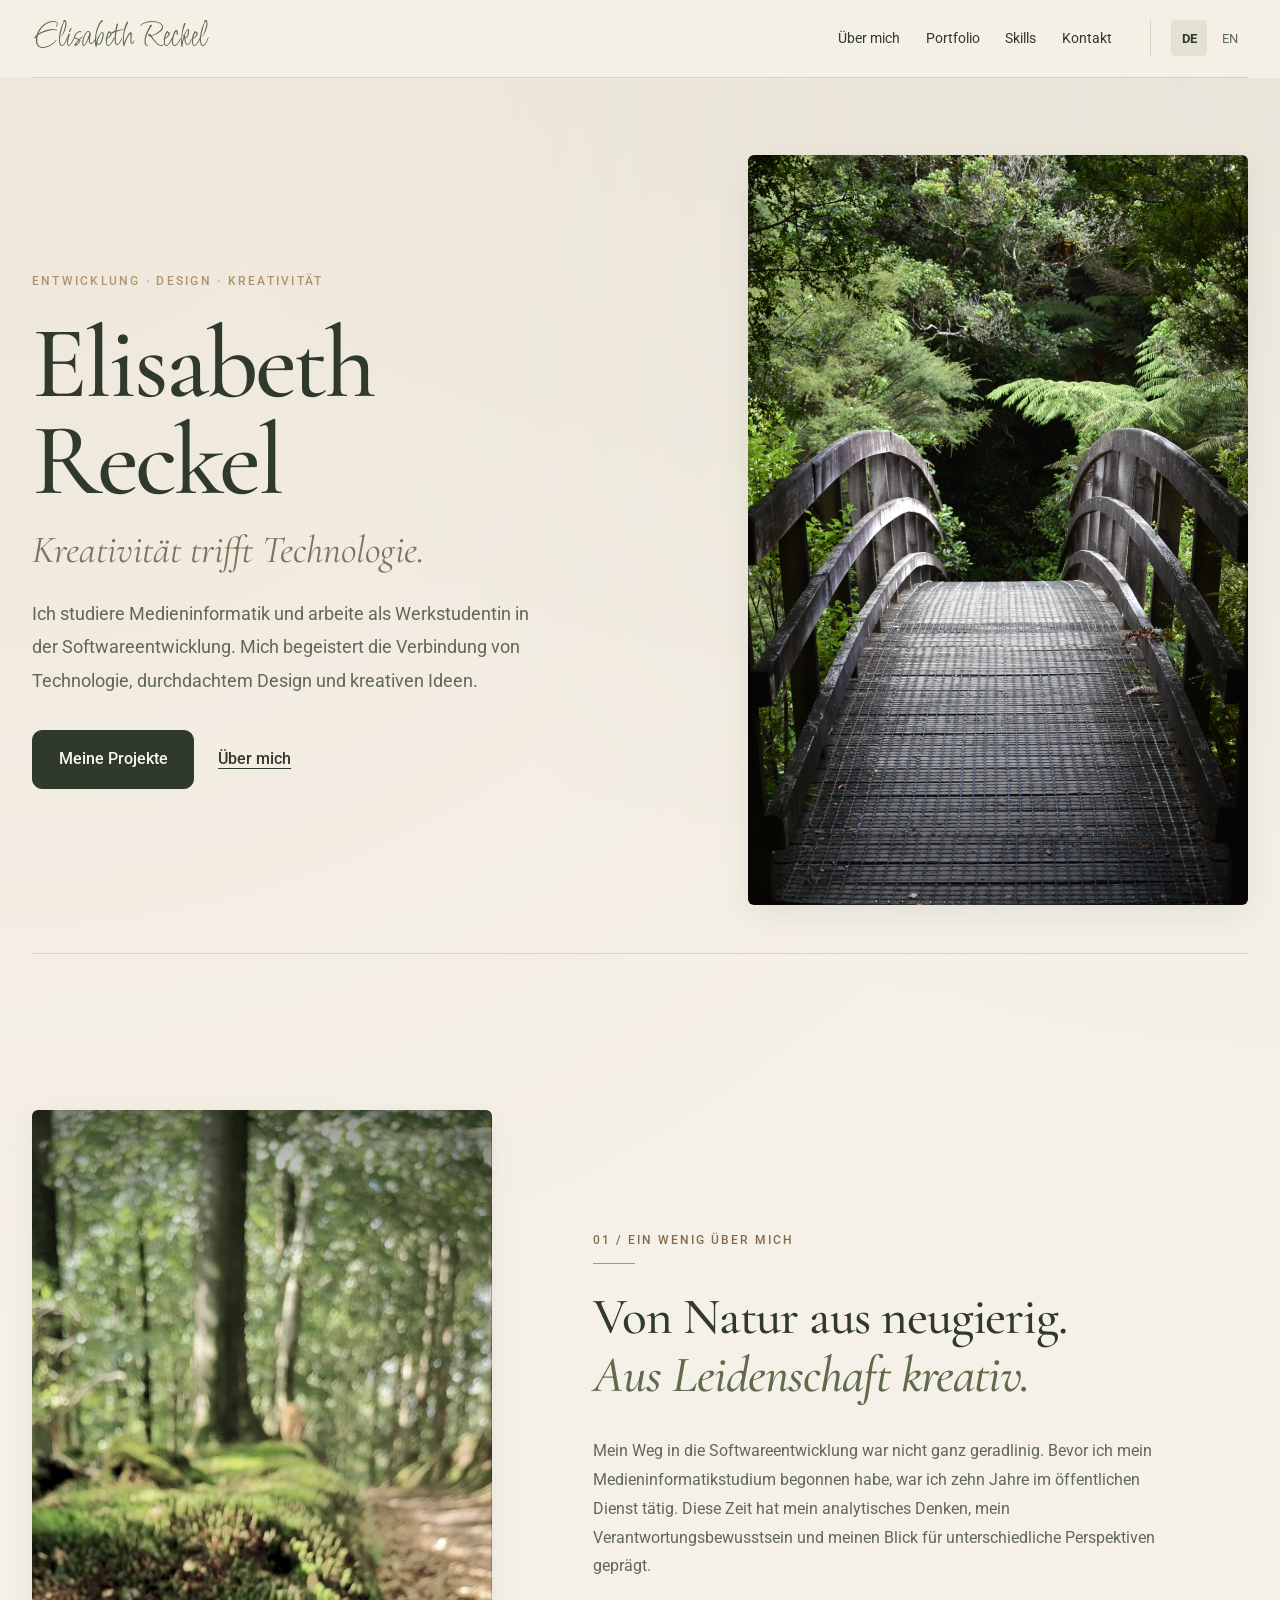
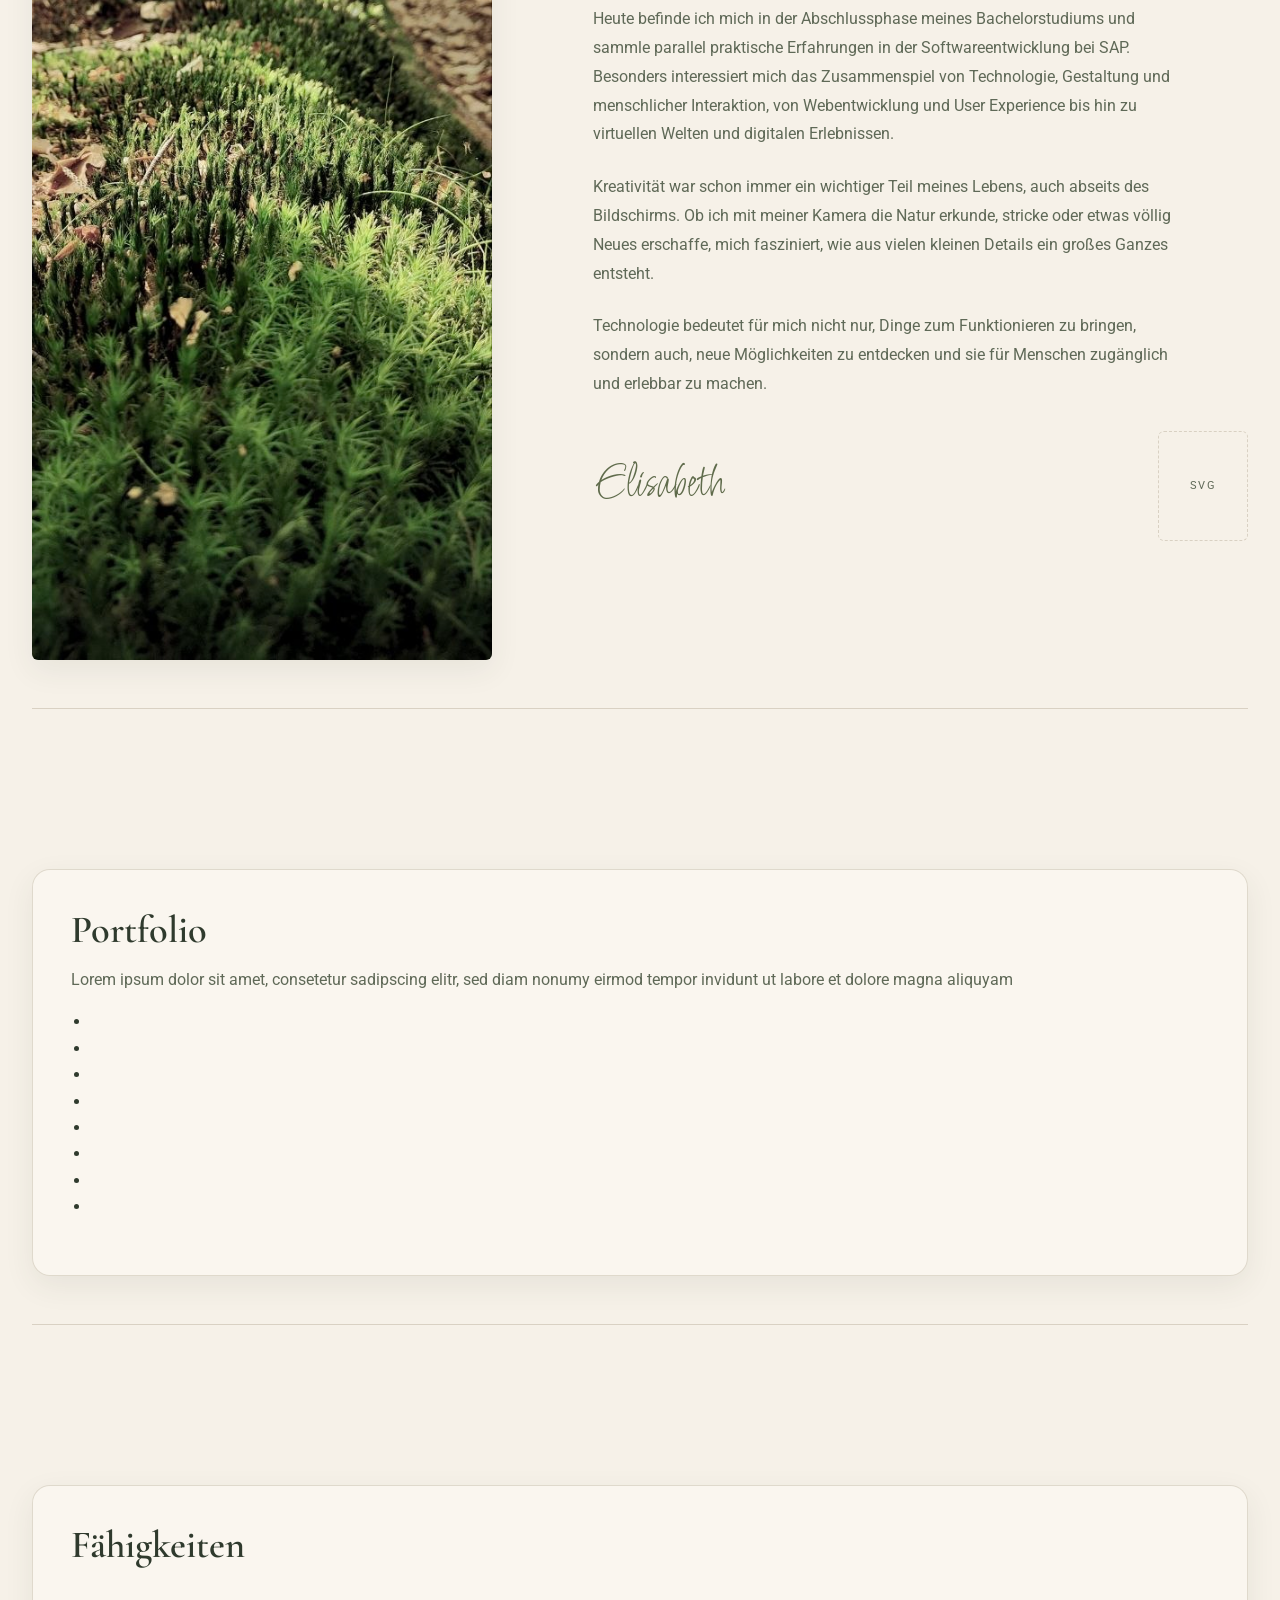
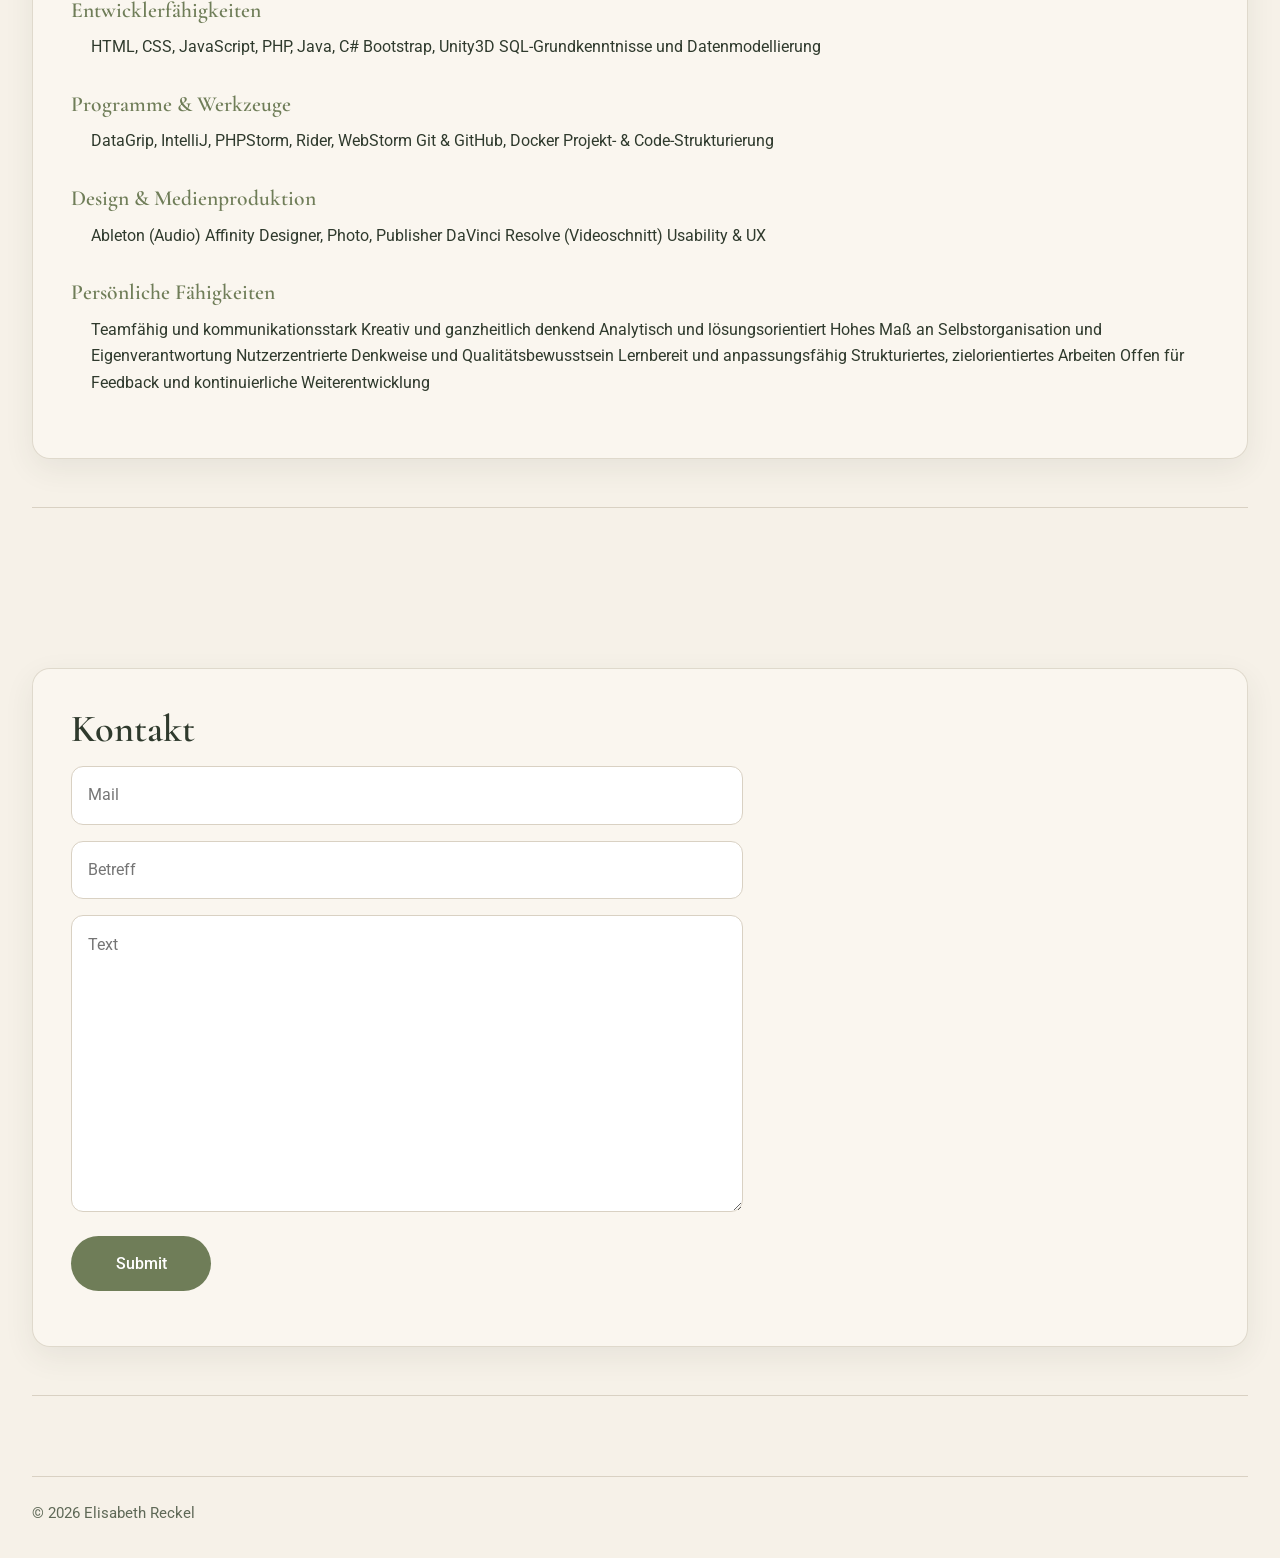
==== commit 26a9c405: "Adding image and text for About Me section" ====
--- a/index.html
+++ b/index.html
@@ -109,7 +109,7 @@
                 <h1>Elisabeth Reckel</h1>
 
                 <p class="hero-tagline">
-                    Technologie trifft Kreativität.
+                    Kreativität trifft Technologie.
                 </p>
 
                 <p class="hero-description">
@@ -128,7 +128,7 @@
             <div class="hero-visual">
                 <img
                         src="/img/WoodBridge.JPG"
-                        alt=""
+                        alt="Holzbrücke im Regenwald"
                         class="hero-image"
                 >
             </div>
@@ -148,7 +148,7 @@
                 <h1>Elisabeth Reckel</h1>
 
                 <p class="hero-tagline">
-                    Technology meets creativity.
+                    Creativity meets technology.
                 </p>
 
                 <p class="hero-description">
@@ -167,7 +167,7 @@
             <div class="hero-visual">
                 <img
                         src="/img/WoodBridge.JPG"
-                        alt=""
+                        alt="Wooden bridge in a rain forest"
                         class="hero-image"
                 >
             </div>
@@ -180,31 +180,165 @@
 
 <!-- ABOUT ME SECTION -->
 <section id="about">
+
     <!-- Deutsch -->
-    <div data-lang="de">
-        <h3>Über mich</h3>
-        <p>
-            Lorem ipsum dolor sit amet, consetetur sadipscing elitr, sed diam nonumy eirmod tempor invidunt ut labore et
-            dolore magna aliquyam erat, sed diam voluptua. At vero eos et accusam et justo duo dolores et ea rebum.
-            Stet clita kasd gubergren, no sea takimata sanctus est Lorem ipsum dolor sit amet. Lorem ipsum dolor sit
-            amet, consetetur sadipscing elitr, sed diam nonumy eirmod tempor invidunt ut labore et dolore magna
-            aliquyam erat, sed diam voluptua. At vero eos et accusam et justo duo dolores et ea rebum. Stet clita kasd
-            gubergren, no sea takimata sanctus est Lorem ipsum dolor sit amet.
-        </p>
-        <p></p>
+    <div data-lang="de" lang="de">
+        <div class="about-layout">
+
+            <figure class="about-visual">
+                <img
+                        src="img/Moss.jpg"
+                        alt=""
+                        class="about-image"
+                        loading="lazy"
+                        decoding="async"
+                >
+<!--                <figcaption>-->
+<!--                    <span class="image-caption">-->
+<!--                        Inspiration in den kleinen Dingen finden.-->
+<!--                    </span>-->
+<!--                    <span class="image-credit">-->
+<!--                        Fotografie: Elisabeth Reckel-->
+<!--                    </span>-->
+<!--                </figcaption>-->
+            </figure>
+
+            <div class="about-copy">
+
+                <p class="section-label">
+                    01 / Ein wenig über mich
+                </p>
+
+                <h2 class="section-heading">
+                    Von Natur aus neugierig.
+                    <span>Aus Leidenschaft kreativ.</span>
+                </h2>
+
+                <p>
+                    Mein Weg in die Softwareentwicklung war nicht ganz
+                    geradlinig. Bevor ich mein Medieninformatikstudium
+                    begonnen habe, war ich zehn Jahre im öffentlichen
+                    Dienst tätig. Diese Zeit hat mein analytisches
+                    Denken, mein Verantwortungsbewusstsein und meinen
+                    Blick für unterschiedliche Perspektiven geprägt.
+                </p>
+
+                <p>
+                    Heute befinde ich mich in der Abschlussphase
+                    meines Bachelorstudiums und sammle parallel
+                    praktische Erfahrungen in der Softwareentwicklung
+                    bei SAP. Besonders interessiert mich das
+                    Zusammenspiel von Technologie, Gestaltung und
+                    menschlicher Interaktion, von Webentwicklung und
+                    User Experience bis hin zu virtuellen Welten
+                    und digitalen Erlebnissen.
+                </p>
+
+                <p>
+                    Kreativität war schon immer ein wichtiger Teil
+                    meines Lebens, auch abseits des Bildschirms.
+                    Ob ich mit meiner Kamera die Natur erkunde,
+                    stricke oder etwas völlig Neues erschaffe,
+                    mich fasziniert, wie aus vielen kleinen Details
+                    ein großes Ganzes entsteht.
+                </p>
+
+                <p>
+                    Technologie bedeutet für mich nicht nur, Dinge
+                    zum Funktionieren zu bringen, sondern auch,
+                    neue Möglichkeiten zu entdecken und sie für
+                    Menschen zugänglich und erlebbar zu machen.
+                </p>
+
+                <div class="about-signoff">
+                    <span class="signature">Elisabeth</span>
+
+                    <!-- Placeholder for future botanical illustration -->
+                    <div class="botanical-placeholder"
+                         aria-hidden="true"></div>
+                </div>
+
+            </div>
+        </div>
     </div>
 
     <!-- English -->
-    <div data-lang="en">
-        <h3>About me</h3>
-        <p>
-            Lorem ipsum dolor sit amet, consetetur sadipscing elitr, sed diam nonumy eirmod tempor invidunt ut labore et
-            dolore magna aliquyam erat, sed diam voluptua. At vero eos et accusam et justo duo dolores et ea rebum.
-            Stet clita kasd gubergren, no sea takimata sanctus est Lorem ipsum dolor sit amet. Lorem ipsum dolor sit
-            amet, consetetur sadipscing elitr, sed diam nonumy eirmod tempor invidunt ut labore et dolore magna
-            aliquyam erat, sed diam voluptua. At vero eos et accusam et justo duo dolores et ea rebum. Stet clita kasd
-            gubergren, no sea takimata sanctus est Lorem ipsum dolor sit amet.
-        </p>
+    <div data-lang="en" lang="en">
+        <div class="about-layout">
+
+            <figure class="about-visual">
+                <img
+                        src="img/Moss.jpg"
+                        alt=""
+                        class="about-image"
+                        loading="lazy"
+                        decoding="async"
+                >
+<!--                <figcaption>-->
+<!--                    <span class="image-caption">-->
+<!--                        Finding inspiration in the little things.-->
+<!--                    </span>-->
+<!--                    <span class="image-credit">-->
+<!--                        Photography by Elisabeth Reckel-->
+<!--                    </span>-->
+<!--                </figcaption>-->
+            </figure>
+
+            <div class="about-copy">
+
+                <p class="section-label">
+                    01 / A little about me
+                </p>
+
+                <h2 class="section-heading">
+                    Curious by nature.
+                    <span>Creative by choice.</span>
+                </h2>
+
+                <p>
+                    My path into software development hasn't been a
+                    conventional one. Before starting my degree,
+                    I spent ten years working in public administration,
+                    developing an analytical mindset, a strong sense
+                    of responsibility and an appreciation for
+                    different perspectives.
+                </p>
+
+                <p>
+                    Today, I'm completing my bachelor's degree in
+                    Computer Science and Digital Media while gaining
+                    practical experience in software development at SAP.
+                    I'm particularly interested in the intersection of
+                    technology, design and human interaction,
+                    from web development and user experience to
+                    virtual worlds and digital environments.
+                </p>
+
+                <p>
+                    Creativity has always been an important part of
+                    my life, even away from the screen. Whether I'm
+                    exploring nature with my camera, knitting or
+                    creating something entirely from scratch,
+                    I enjoy discovering how small details come
+                    together to form something meaningful.
+                </p>
+
+                <p>
+                    For me, technology isn't just about making
+                    things work. It's about exploring new possibilities
+                    and making them accessible, intuitive and engaging for people.
+                </p>
+
+                <div class="about-signoff">
+                    <span class="signature">Elisabeth</span>
+
+                    <!-- Placeholder for future botanical illustration -->
+                    <div class="botanical-placeholder"
+                         aria-hidden="true"></div>
+                </div>
+
+            </div>
+        </div>
     </div>
 
     <hr>
--- a/style.css
+++ b/style.css
@@ -418,51 +418,141 @@
     outline-offset: 4px;
 }
 
+/* SECTION TYPOGRAPHY */
+
+.section-label {
+    font-size: 0.78rem;
+    font-weight: 500;
+    letter-spacing: 0.16em;
+    text-transform: uppercase;
+    color: #826B4E;
+    margin-bottom: var(--space-lg);
+}
+
+.section-label::after {
+    content: "";
+    display: block;
+    width: 42px;
+    height: 1px;
+    background: var(--color-highlight);
+    margin-top: var(--space-sm);
+}
+
+.section-heading {
+    font-family: var(--font-heading);
+    font-size: clamp(2.4rem, 4vw, 3.8rem);
+    font-weight: 500;
+    line-height: 1.15;
+    letter-spacing: -0.02em;
+    margin-bottom: var(--space-xl);
+}
+
+.section-heading span {
+    display: block;
+    font-style: italic;
+    color: var(--color-accent-hover);
+}
+
+.signature {
+    font-family: var(--font-script);
+    font-size: 3rem;
+    color: var(--color-accent-hover);
+    line-height: 1.2;
+}
+
+/* IMAGE CAPTIONS */
+
+.image-caption {
+    display: block;
+    font-family: var(--font-heading);
+    font-size: 1.2rem;
+    font-style: italic;
+    color: var(--color-text-soft);
+}
+
+.image-credit {
+    display: block;
+    font-size: 0.7rem;
+    letter-spacing: 0.04em;
+    color: var(--color-text-soft);
+    margin-top: 0.25rem;
+}
+
 /* ABOUT */
-#about p {
-    max-width: 70ch;
-}
-
-/* PORTFOLIO */
-#portfolio ul {
-    list-style: none;
+
+#about > [data-lang] {
+    background: transparent;
+    border: none;
+    border-radius: 0;
+    box-shadow: none;
     padding: 0;
-    margin: var(--space-xl) 0 0 0;
+}
+
+.about-layout {
     display: grid;
-    grid-template-columns: repeat(auto-fit, minmax(220px, 1fr));
-    gap: 1rem;
-}
-
-#portfolio li {
-    min-height: 180px;
-    border-radius: 16px;
-    border: 1px solid var(--color-line);
-    background:
-            linear-gradient(180deg, rgba(255,255,255,0.45), rgba(239,231,215,0.85));
-    box-shadow: 0 6px 18px rgba(47, 58, 45, 0.06);
-    transition: transform 0.2s ease, box-shadow 0.2s ease;
-    overflow: hidden;
-}
-
-#portfolio li:hover {
-    transform: translateY(-4px);
-    box-shadow: 0 10px 26px rgba(47, 58, 45, 0.10);
-}
-
-#portfolio li a {
+    grid-template-columns: minmax(0, 0.85fr) minmax(0, 1.15fr);
+    gap: clamp(2rem, 6vw, 6rem);
+    align-items: center;
+}
+
+.about-visual {
+    margin: 0;
+    width: 100%;
+    max-width: 460px;
+}
+
+.about-image {
+    display: block;
+    width: 100%;
+    aspect-ratio: 1 / 2.5;
+    object-fit: cover;
+    object-position: right;
+    border-radius: 6px;
+    box-shadow: var(--shadow-soft);
+    filter: saturate(0.85);
+}
+
+.about-visual figcaption {
+    text-align: center;
+    margin-top: var(--space-md);
+}
+
+.about-copy {
+    min-width: 0;
+}
+
+.about-copy > p:not(.section-label) {
+    max-width: 65ch;
+    font-size: 1rem;
+    line-height: 1.8;
+    margin-bottom: var(--space-lg);
+}
+
+.about-signoff {
     display: flex;
-    align-items: end;
-    width: 100%;
-    height: 100%;
-    padding: 1rem;
-    color: var(--color-text);
-    font-weight: 500;
-}
-
-#portfolio li a::before {
-    content: "Project preview";
+    align-items: center;
+    justify-content: space-between;
+    margin-top: var(--space-xl);
+    gap: var(--space-lg);
+}
+
+/* BOTANICAL ILLUSTRATION PLACEHOLDER */
+
+.botanical-placeholder {
+    width: 90px;
+    height: 110px;
+    flex-shrink: 0;
+    border: 1px dashed var(--color-line);
+    border-radius: 6px;
+    display: grid;
+    place-items: center;
+}
+
+.botanical-placeholder::after {
+    content: "SVG";
+    font-size: 0.7rem;
+    letter-spacing: 0.1em;
     color: var(--color-text-soft);
-    font-size: 0.95rem;
 }
 
 /* SKILLS */
@@ -627,4 +717,27 @@
         scroll-margin-top: 1rem;
         padding: var(--space-3xl) var(--page-gutter);
     }
+}
+
+/* RESPONSIVE ABOUT */
+
+@media (max-width: 900px) {
+
+    .about-layout {
+        grid-template-columns: 1fr;
+        gap: var(--space-xl);
+    }
+
+    .about-copy {
+        grid-row: 1;
+    }
+
+    .about-visual {
+        max-width: 420px;
+        margin-inline: auto;
+    }
+
+    .about-image {
+        aspect-ratio: 3 / 4;
+    }
 }
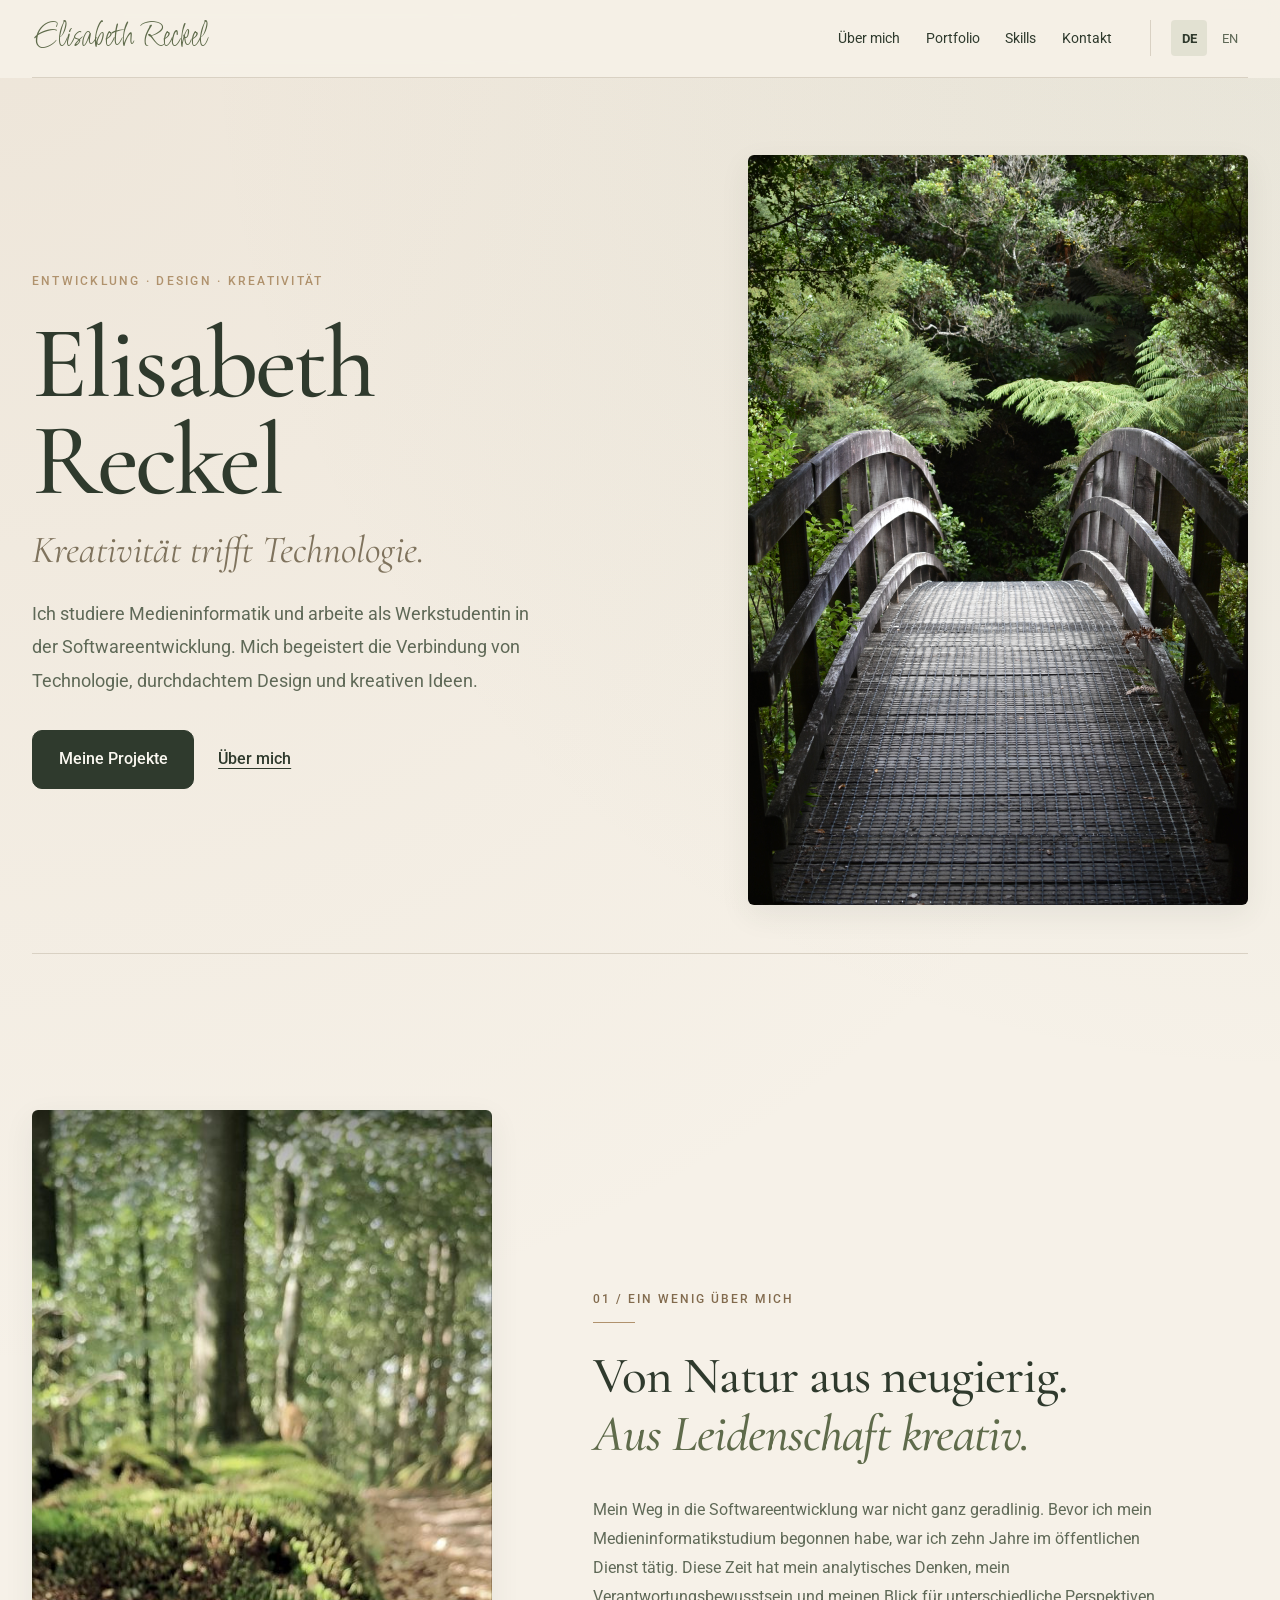
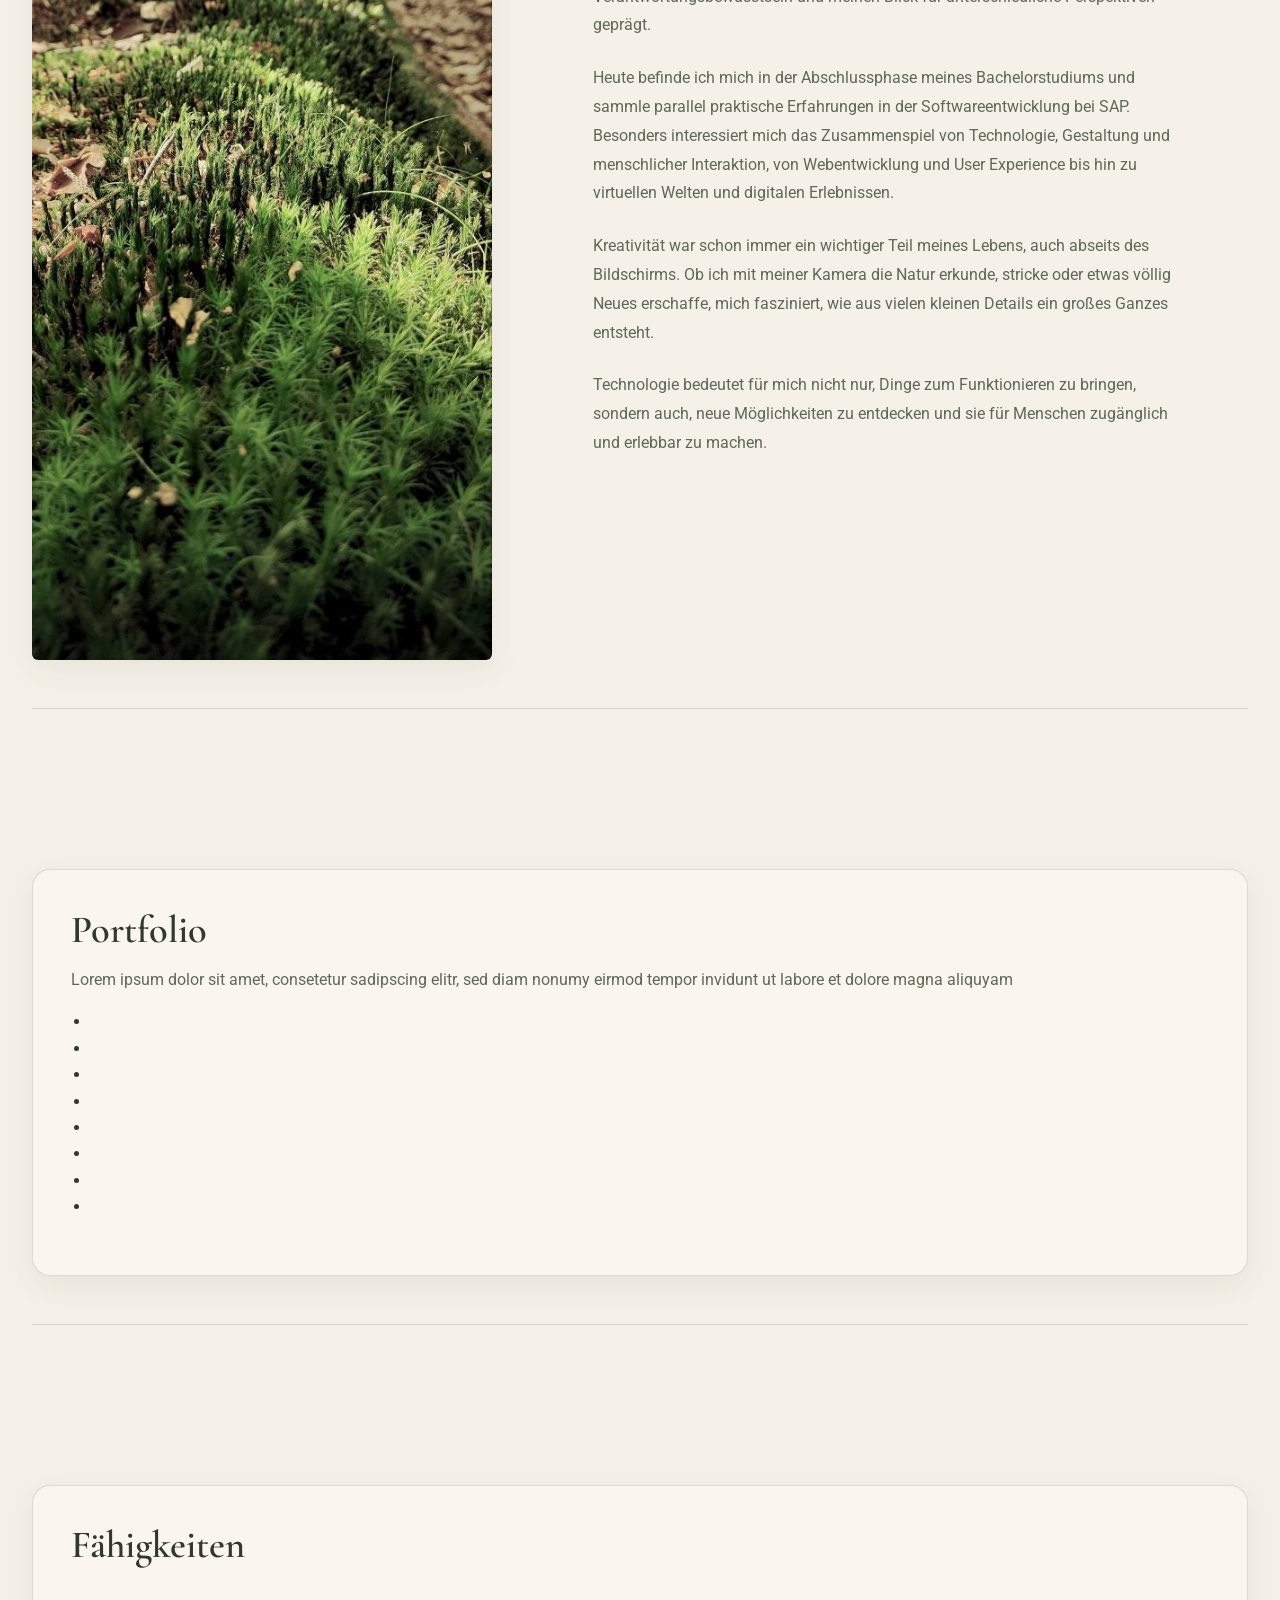
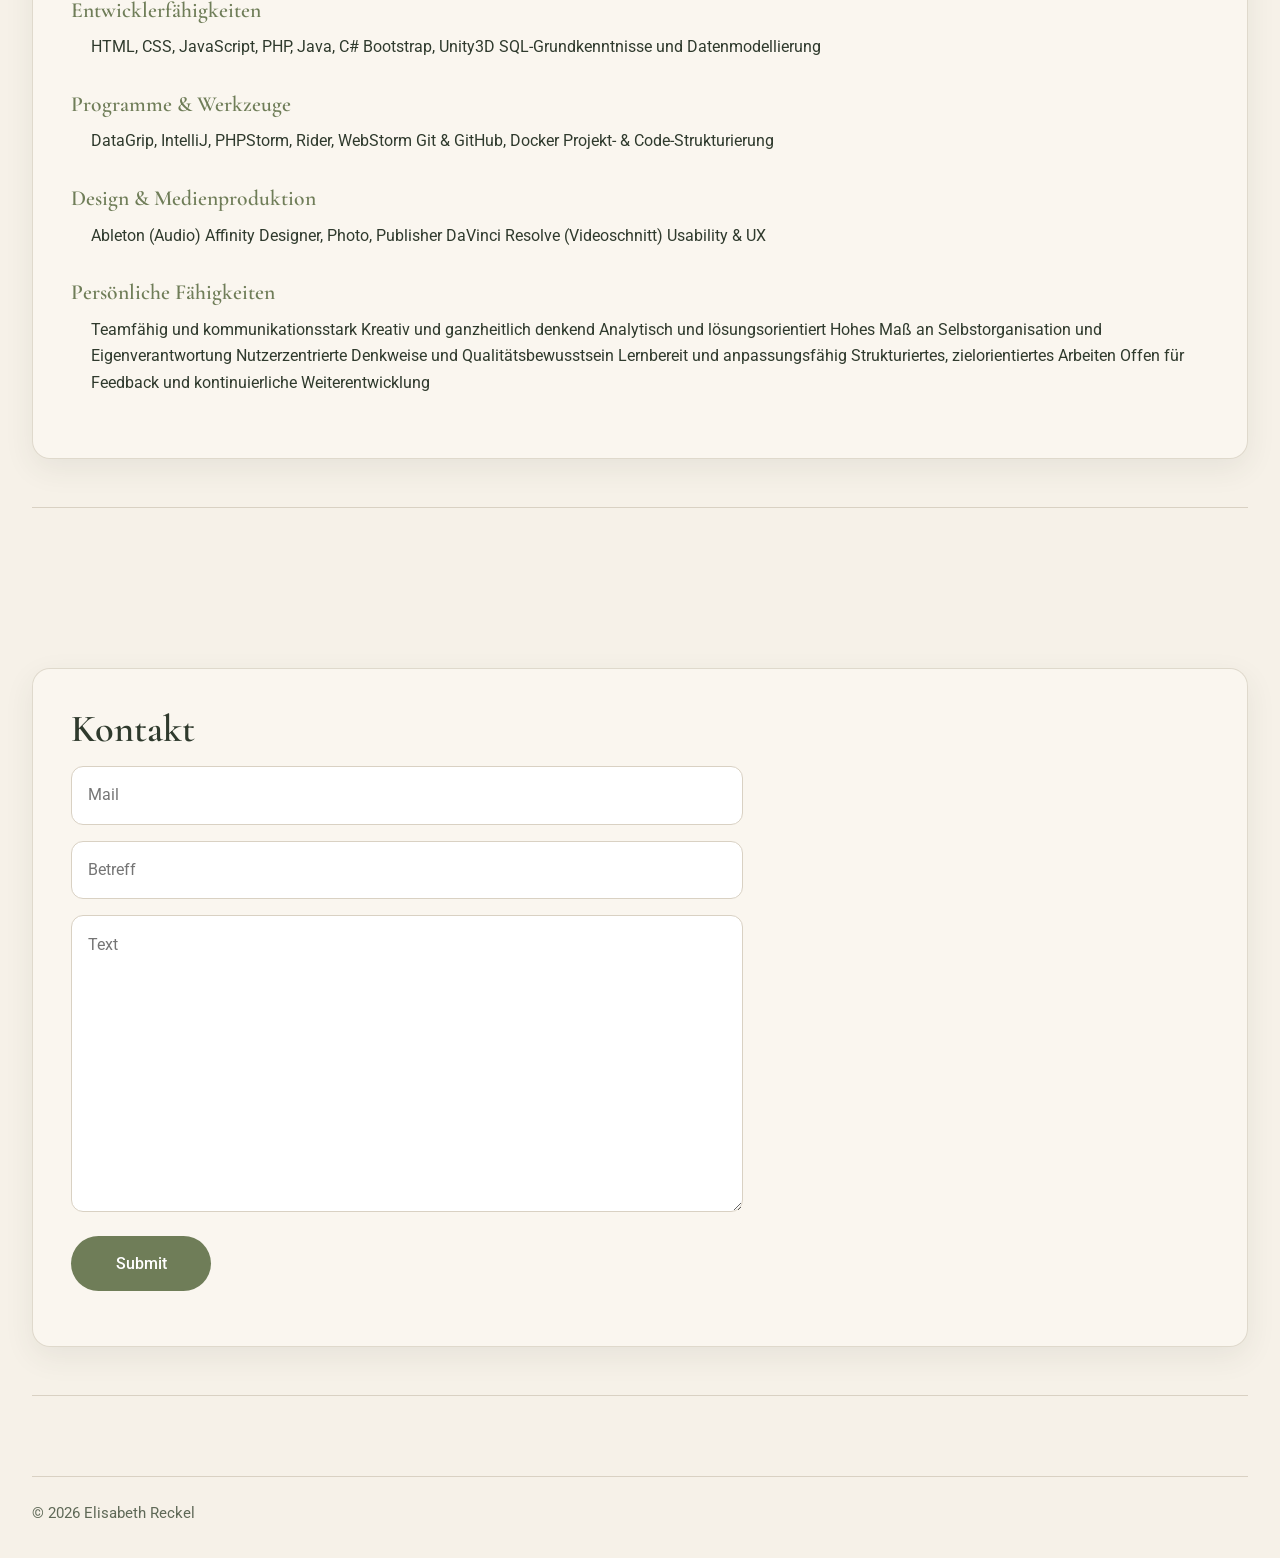
==== commit 97ffc637: "Deleted sign off and SVG placeholder" ====
--- a/index.html
+++ b/index.html
@@ -250,13 +250,13 @@
                     Menschen zugänglich und erlebbar zu machen.
                 </p>
 
-                <div class="about-signoff">
-                    <span class="signature">Elisabeth</span>
-
-                    <!-- Placeholder for future botanical illustration -->
-                    <div class="botanical-placeholder"
-                         aria-hidden="true"></div>
-                </div>
+<!--                <div class="about-signoff">-->
+<!--                    <span class="signature">Elisabeth</span>-->
+
+<!--&lt;!&ndash;                    &lt;!&ndash; Placeholder for future botanical illustration &ndash;&gt;&ndash;&gt;-->
+<!--&lt;!&ndash;                    <div class="botanical-placeholder"&ndash;&gt;-->
+<!--&lt;!&ndash;                         aria-hidden="true"></div>&ndash;&gt;-->
+<!--                </div>-->
 
             </div>
         </div>
@@ -329,13 +329,13 @@
                     and making them accessible, intuitive and engaging for people.
                 </p>
 
-                <div class="about-signoff">
-                    <span class="signature">Elisabeth</span>
-
-                    <!-- Placeholder for future botanical illustration -->
-                    <div class="botanical-placeholder"
-                         aria-hidden="true"></div>
-                </div>
+<!--                <div class="about-signoff">-->
+<!--                    <span class="signature">Elisabeth</span>-->
+
+<!--&lt;!&ndash;                    &lt;!&ndash; Placeholder for future botanical illustration &ndash;&gt;&ndash;&gt;-->
+<!--&lt;!&ndash;                    <div class="botanical-placeholder"&ndash;&gt;-->
+<!--&lt;!&ndash;                         aria-hidden="true"></div>&ndash;&gt;-->
+<!--                </div>-->
 
             </div>
         </div>
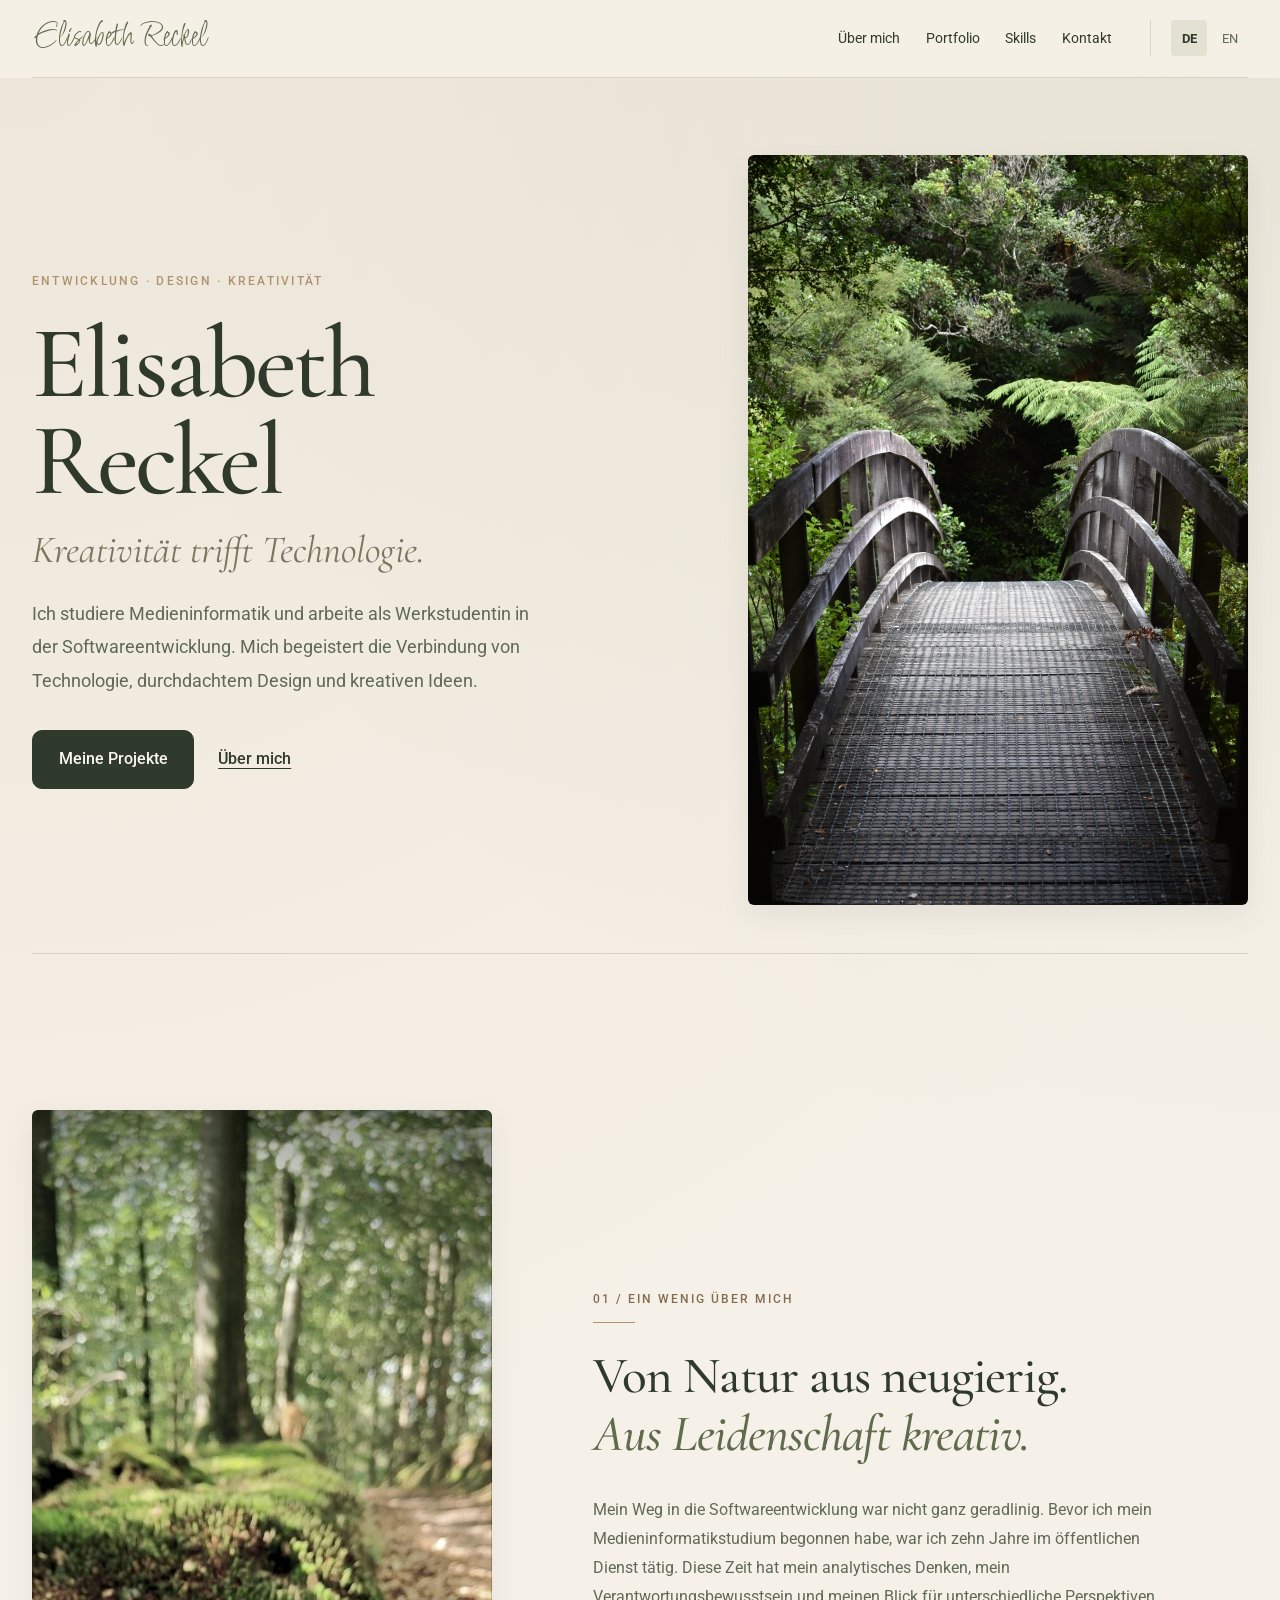
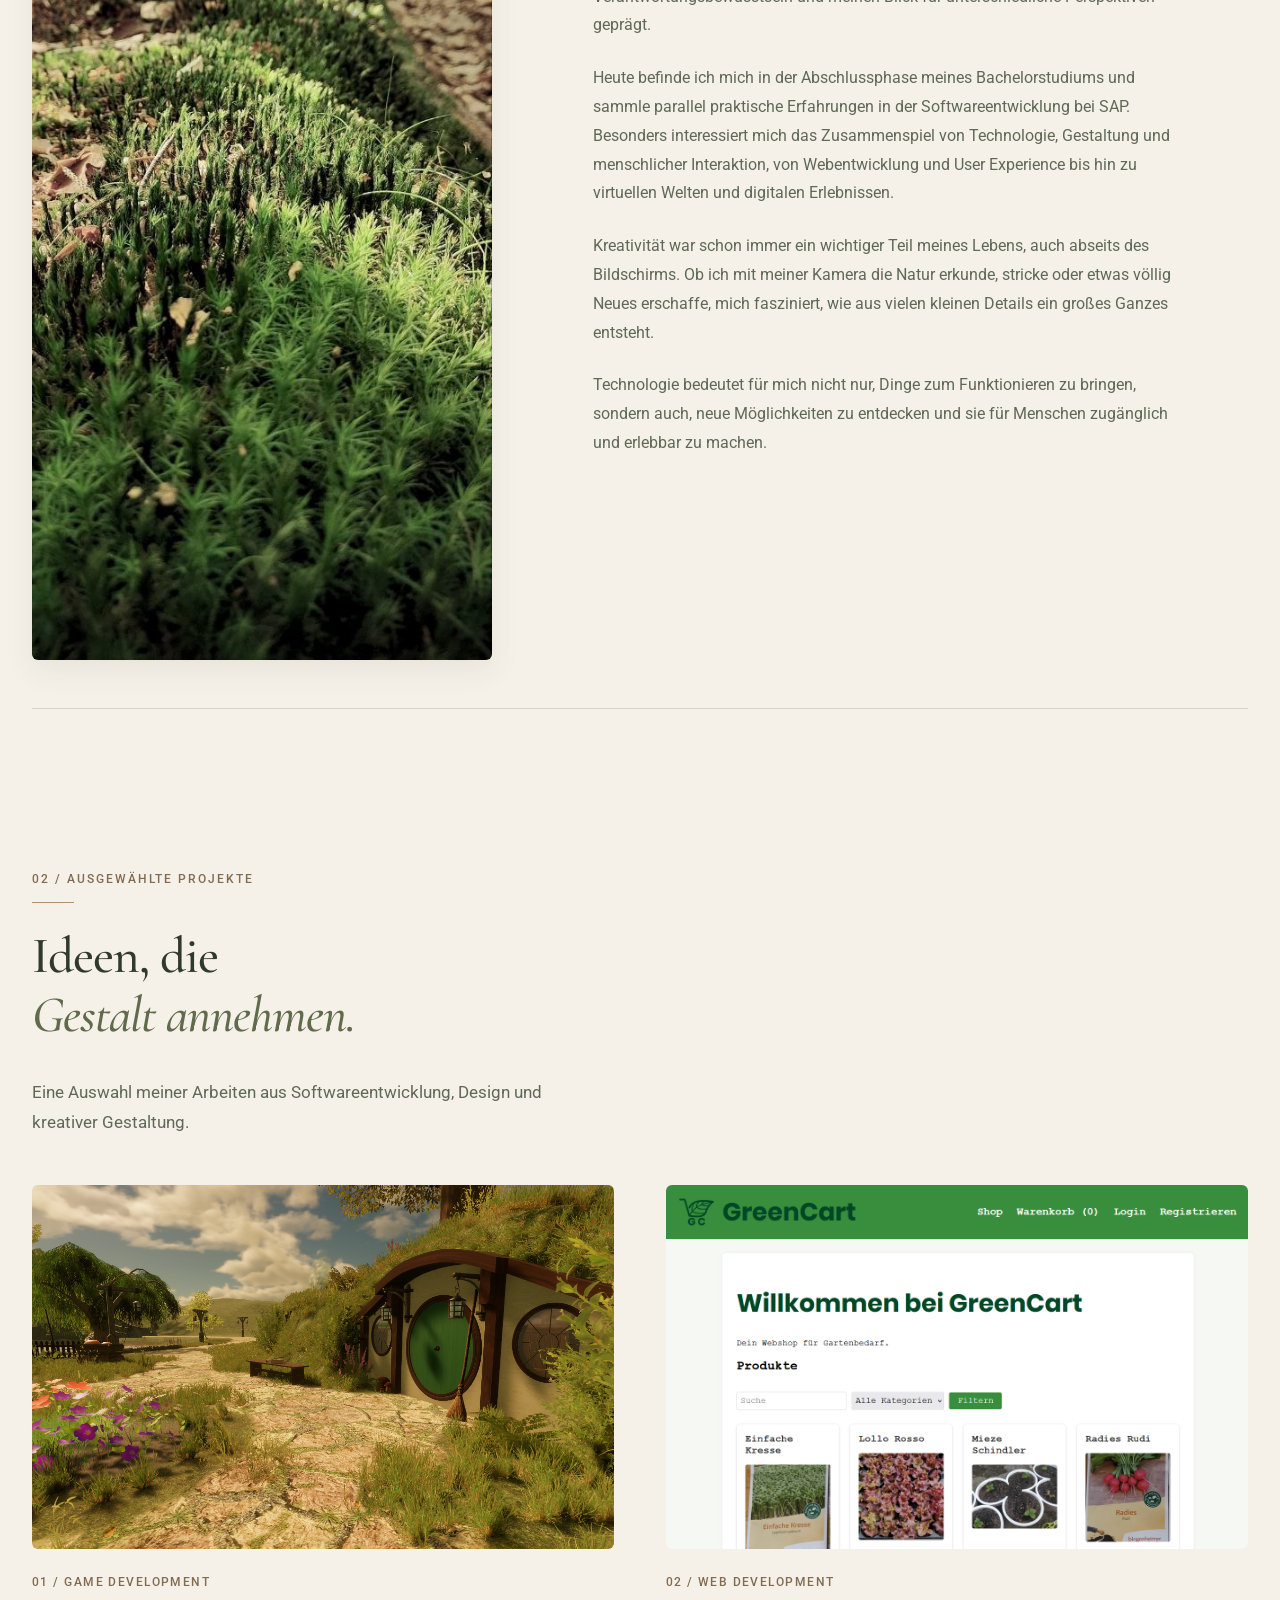
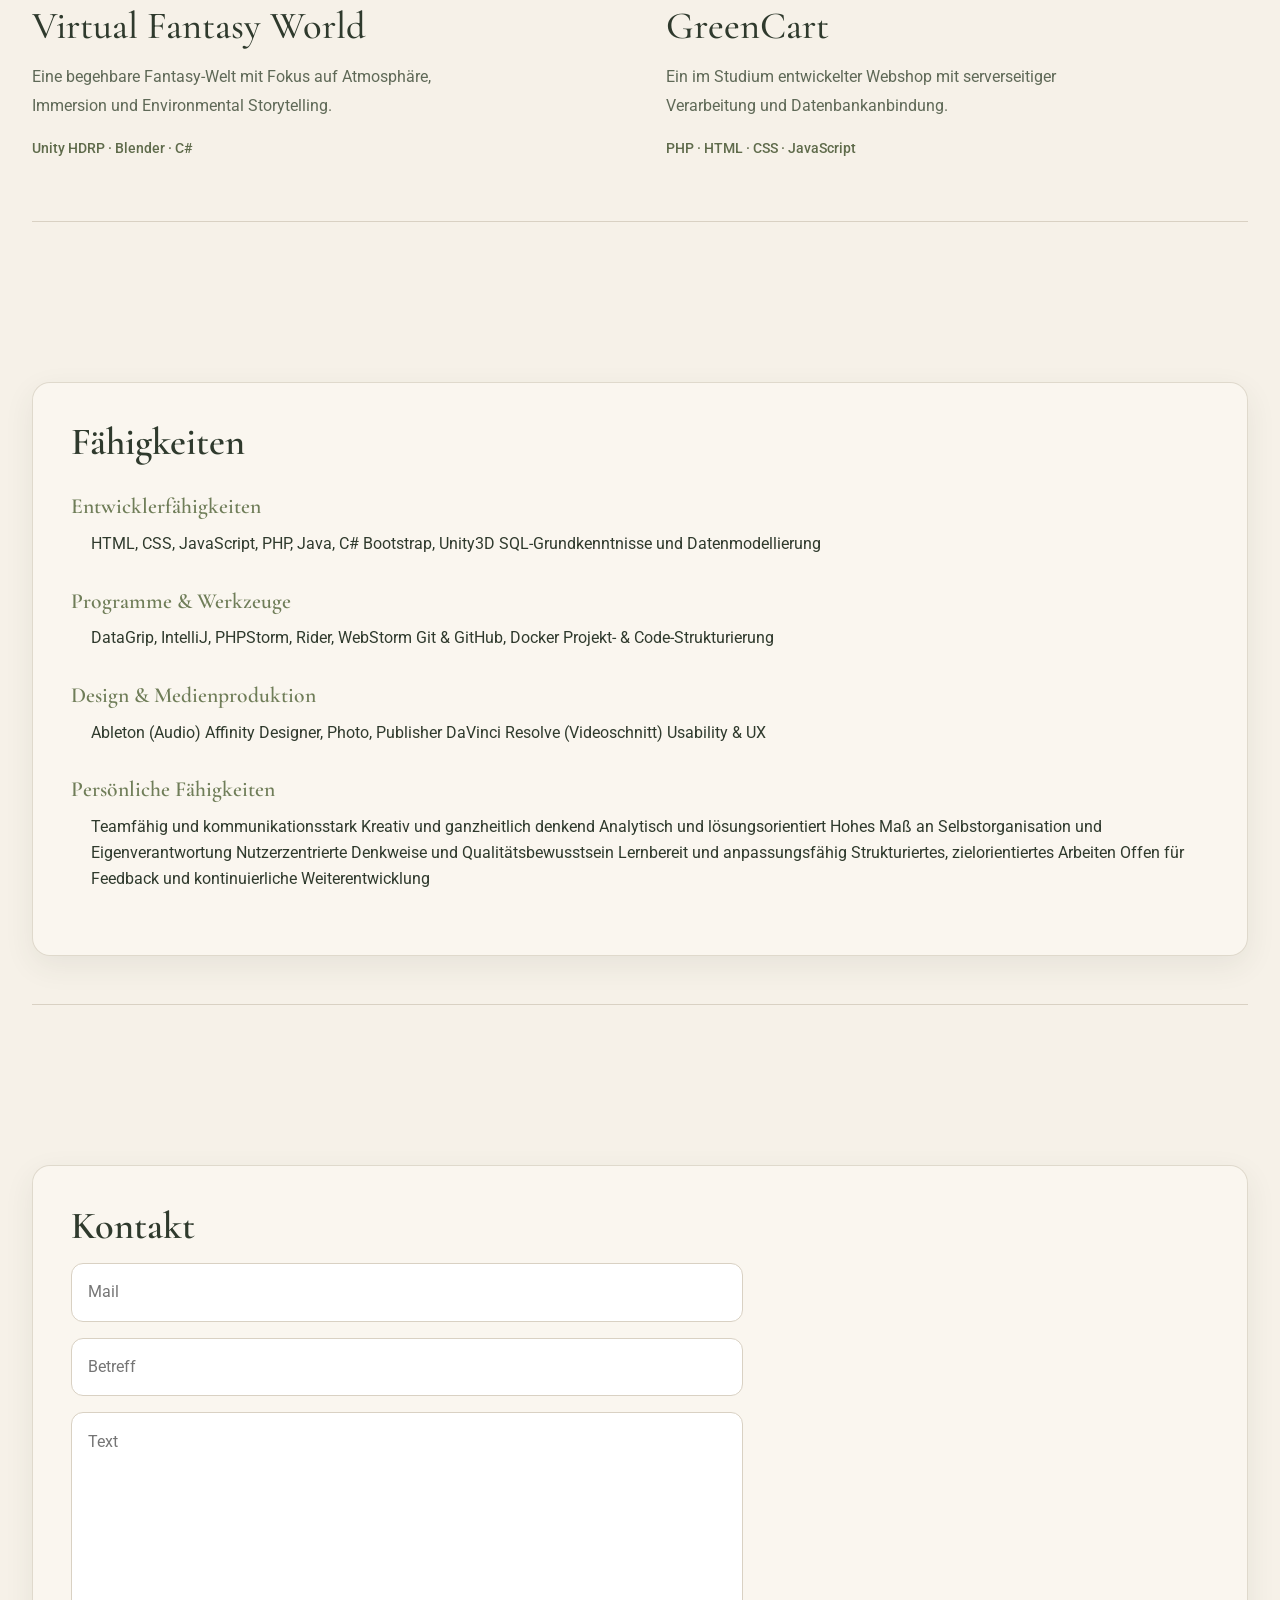
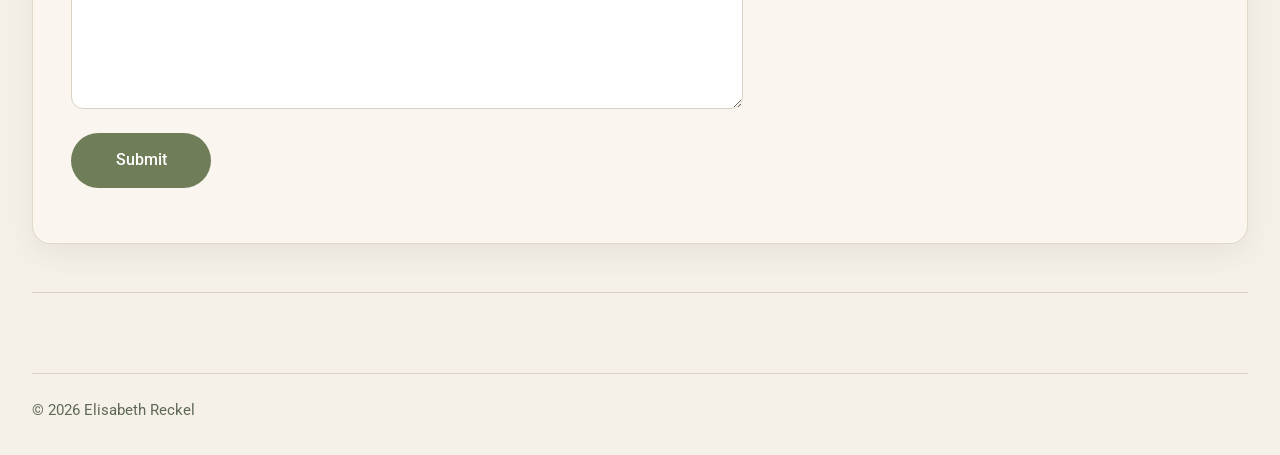
==== commit 27a78c0b: "Rework of project section" ====
--- a/index.html
+++ b/index.html
@@ -344,44 +344,179 @@
     <hr>
 </section>
 
+
 <!-- PORTFOLIO SECTION -->
 <section id="portfolio">
 
     <!-- Deutsch -->
-    <div data-lang="de">
-        <h3>Portfolio</h3>
-        <p>Lorem ipsum dolor sit amet, consetetur sadipscing elitr, sed diam nonumy eirmod tempor invidunt ut labore et dolore magna aliquyam</p>
-        <ul>
-            <li><a href="#"><img src="" alt="project_01"></a></li>
-            <li><a href="#"><img src="" alt="project_02"></a></li>
-            <li><a href="#"><img src="" alt="project_03"></a></li>
-            <li><a href="#"><img src="" alt="project_04"></a></li>
-            <li><a href="#"><img src="" alt="project_05"></a></li>
-            <li><a href="#"><img src="" alt="project_06"></a></li>
-            <li><a href="#"><img src="" alt="project_07"></a></li>
-            <li><a href="#"><img src="" alt="project_08"></a></li>
-        </ul>
+    <div data-lang="de" lang="de">
+
+        <p class="section-label">
+            02 / Ausgewählte Projekte
+        </p>
+
+        <h2 class="section-heading">
+            Ideen, die
+            <span>Gestalt annehmen.</span>
+        </h2>
+
+        <p class="portfolio-intro">
+            Eine Auswahl meiner Arbeiten aus Softwareentwicklung,
+            Design und kreativer Gestaltung.
+        </p>
+
+        <div class="project-grid">
+
+            <!-- Project 01 -->
+            <article class="project-card">
+
+                <div class="project-preview">
+                    <img
+                            src="img/unity-project/cover.png"
+                            alt="Fantasy-Umgebung mit einem Haus im Hügel,
+             gepflastertem Weg und Blumen"
+                            loading="lazy"
+                            decoding="async"
+                    >
+                </div>
+
+                <p class="project-category">
+                    01 / Game Development
+                </p>
+
+                <h3>Virtual Fantasy World</h3>
+
+                <p class="project-description">
+                    Eine begehbare Fantasy-Welt mit Fokus auf
+                    Atmosphäre, Immersion und Environmental
+                    Storytelling.
+                </p>
+
+                <p class="project-tech">
+                    Unity HDRP · Blender · C#
+                </p>
+
+            </article>
+
+            <!-- Project 02 -->
+            <article class="project-card">
+
+                <div class="project-preview project-preview--greencart">
+                    <img
+                            src="img/greencart/cover.png"
+                            alt="GreenCart-Webshop mit Produktübersicht
+             und Such- und Filterfunktionen"
+                            loading="lazy"
+                            decoding="async"
+                    >
+                </div>
+
+                <p class="project-category">
+                    02 / Web Development
+                </p>
+
+                <h3>GreenCart</h3>
+
+                <p class="project-description">
+                    Ein im Studium entwickelter Webshop
+                    mit serverseitiger Verarbeitung
+                    und Datenbankanbindung.
+                </p>
+
+                <p class="project-tech">
+                    PHP · HTML · CSS · JavaScript
+                </p>
+
+            </article>
+
+        </div>
     </div>
 
     <!-- English -->
-    <div data-lang="en">
-        <h3>Portfolio</h3>
-        <p>Lorem ipsum dolor sit amet, consetetur sadipscing elitr, sed diam nonumy eirmod tempor invidunt ut labore et dolore magna aliquyam</p>
-        <ul>
-            <li><a href="#"><img src="" alt="project_01"></a></li>
-            <li><a href="#"><img src="" alt="project_02"></a></li>
-            <li><a href="#"><img src="" alt="project_03"></a></li>
-            <li><a href="#"><img src="" alt="project_04"></a></li>
-            <li><a href="#"><img src="" alt="project_05"></a></li>
-            <li><a href="#"><img src="" alt="project_06"></a></li>
-            <li><a href="#"><img src="" alt="project_07"></a></li>
-            <li><a href="#"><img src="" alt="project_08"></a></li>
-        </ul>
-    </div>
-
+    <div data-lang="en" lang="en">
+
+        <p class="section-label">
+            02 / Selected work
+        </p>
+
+        <h2 class="section-heading">
+            Ideas brought
+            <span>to life.</span>
+        </h2>
+
+        <p class="portfolio-intro">
+            A selection of my work combining software development,
+            design and creative exploration.
+        </p>
+
+        <div class="project-grid">
+
+            <!-- Project 01 -->
+            <article class="project-card">
+
+                <div class="project-preview">
+                    <img
+                            src="img/unity-project/cover.png"
+                            alt="Fantasy environment featuring a hillside home, stone path and flowers"
+                            loading="lazy"
+                            decoding="async"
+                    >
+                </div>
+
+                <p class="project-category">
+                    01 / Game Development
+                </p>
+
+                <h3>Virtual Fantasy World</h3>
+
+                <p class="project-description">
+                    An explorable fantasy environment focusing
+                    on atmosphere, immersion and environmental
+                    storytelling.
+                </p>
+
+                <p class="project-tech">
+                    Unity HDRP · Blender · C#
+                </p>
+
+            </article>
+
+            <!-- Project 02 -->
+            <article class="project-card">
+
+                <div class="project-preview project-preview--greencart">
+                    <img
+                            src="img/greencart/cover.png"
+                            alt="GreenCart online shop with product listings and search filters"
+                            loading="lazy"
+                            decoding="async"
+                    >
+                </div>
+
+                <p class="project-category">
+                    02 / Web Development
+                </p>
+
+                <h3>GreenCart</h3>
+
+                <p class="project-description">
+                    A university e-commerce project featuring
+                    server-side functionality and database
+                    integration.
+                </p>
+
+                <p class="project-tech">
+                    PHP · HTML · CSS · JavaScript
+                </p>
+
+            </article>
+
+        </div>
+    </div>
 
     <hr>
 </section>
+
 
 <!-- SKILL SECTION -->
 <section id="skills">
--- a/style.css
+++ b/style.css
@@ -555,6 +555,108 @@
     color: var(--color-text-soft);
 }
 
+
+/* PORTFOLIO */
+
+#portfolio > [data-lang] {
+    background: transparent;
+    border: none;
+    border-radius: 0;
+    box-shadow: none;
+    padding: 0;
+}
+
+.portfolio-intro {
+    max-width: 55ch;
+    font-size: 1.05rem;
+    line-height: 1.8;
+    margin-bottom: var(--space-2xl);
+}
+
+/* PROJECT GRID */
+
+.project-grid {
+    display: grid;
+    grid-template-columns: repeat(2, minmax(0, 1fr));
+    gap: clamp(2rem, 4vw, 4rem);
+}
+
+.project-card {
+    min-width: 0;
+}
+
+/* PROJECT PREVIEW */
+
+.project-preview {
+    width: 100%;
+    aspect-ratio: 16 / 10;
+    border-radius: 6px;
+    overflow: hidden;
+    margin-bottom: var(--space-lg);
+    background: var(--color-bg-soft);
+}
+
+.project-preview img {
+    display: block;
+    width: 100%;
+    height: 100%;
+    object-fit: cover;
+    object-position: center;
+}
+
+/* GreenCart screenshot */
+
+.project-preview--greencart {
+    padding: 0;
+    background: #e9eee5;
+}
+
+.project-preview--greencart img {
+    width: 100%;
+    height: 100%;
+    object-fit: cover;
+    object-position: center top;
+}
+
+/* PROJECT TEXT */
+
+.project-category {
+    font-size: 0.75rem;
+    font-weight: 500;
+    text-transform: uppercase;
+    letter-spacing: 0.12em;
+    color: #826b4e;
+    margin-bottom: var(--space-sm);
+}
+
+.project-card h3 {
+    font-size: clamp(2rem, 3vw, 2.8rem);
+    font-weight: 500;
+    margin-bottom: var(--space-md);
+}
+
+.project-description {
+    max-width: 52ch;
+    line-height: 1.8;
+    margin-bottom: var(--space-md);
+}
+
+.project-tech {
+    font-size: 0.85rem;
+    color: var(--color-accent-hover);
+    font-weight: 500;
+}
+
+/* RESPONSIVE PORTFOLIO */
+
+@media (max-width: 720px) {
+    .project-grid {
+        grid-template-columns: 1fr;
+        gap: var(--space-2xl);
+    }
+}
+
+
 /* SKILLS */
 #skills h4 {
     margin-top: var(--space-xl);
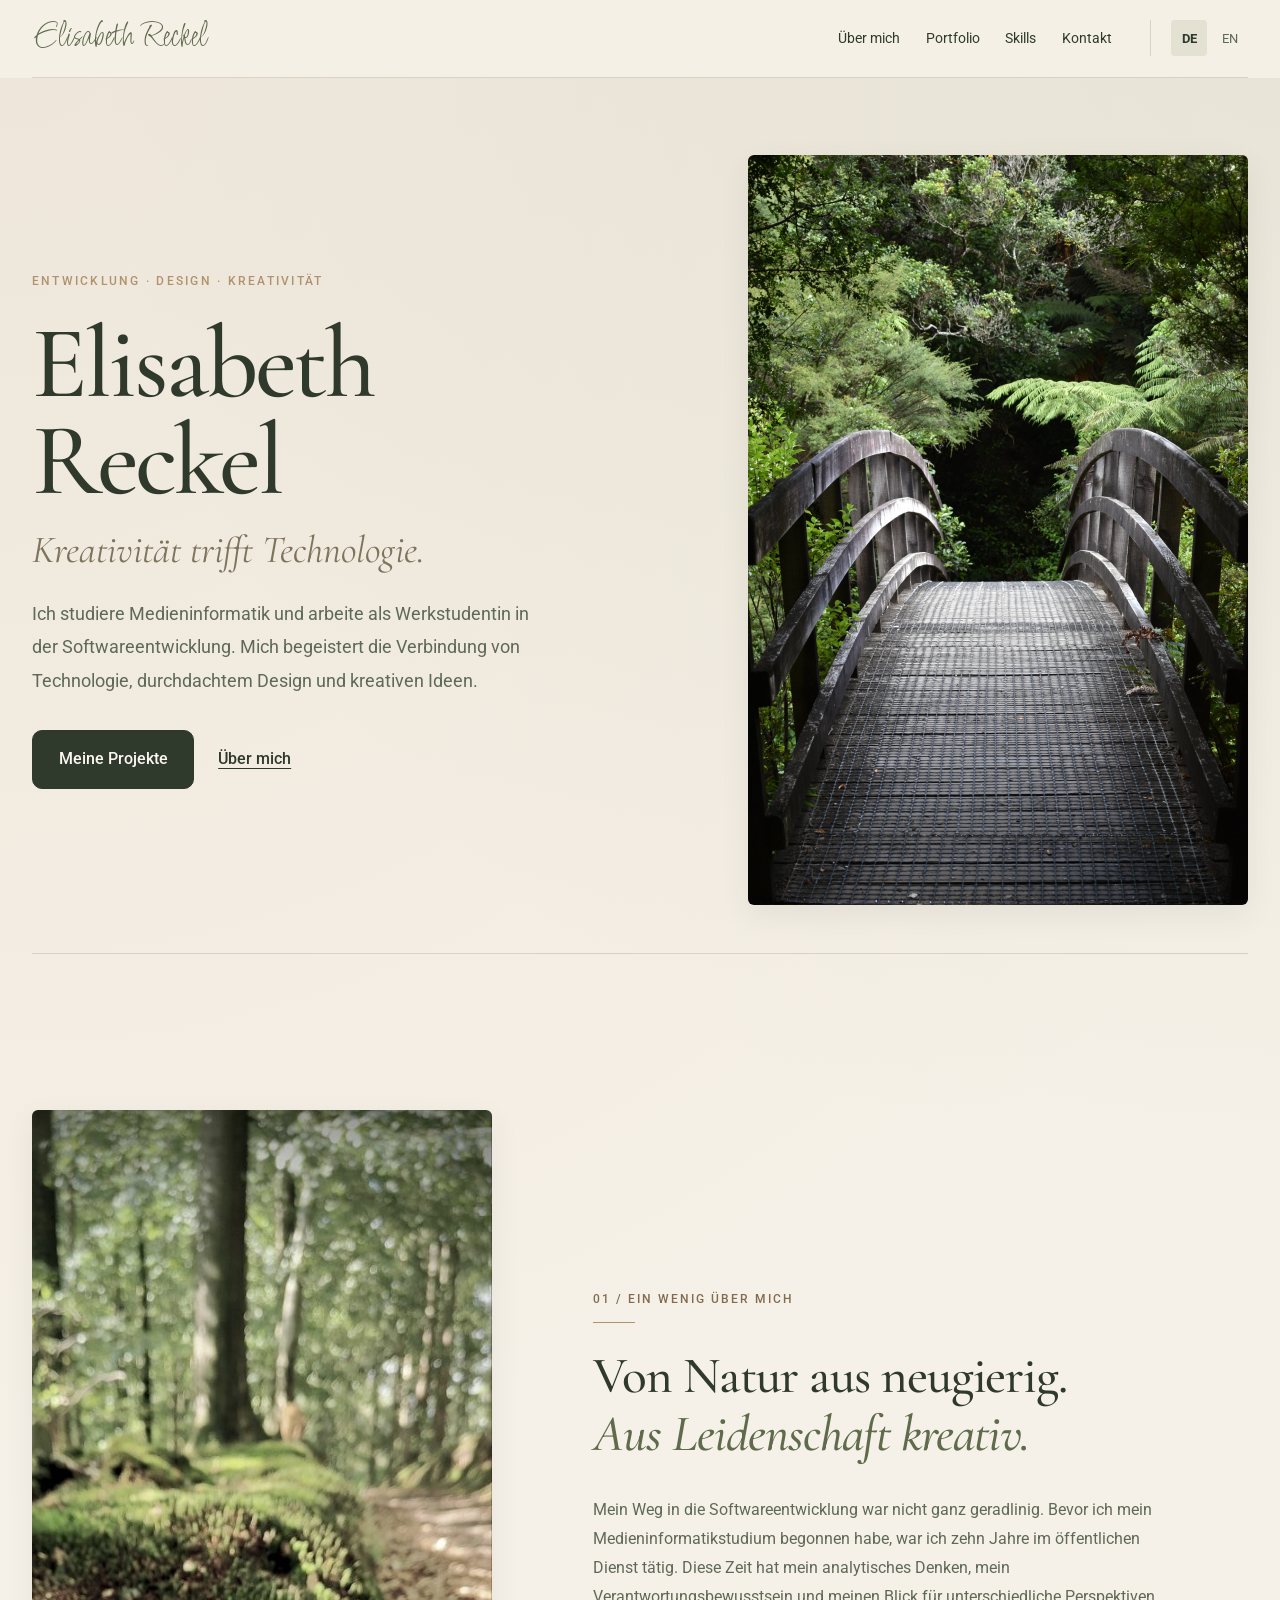
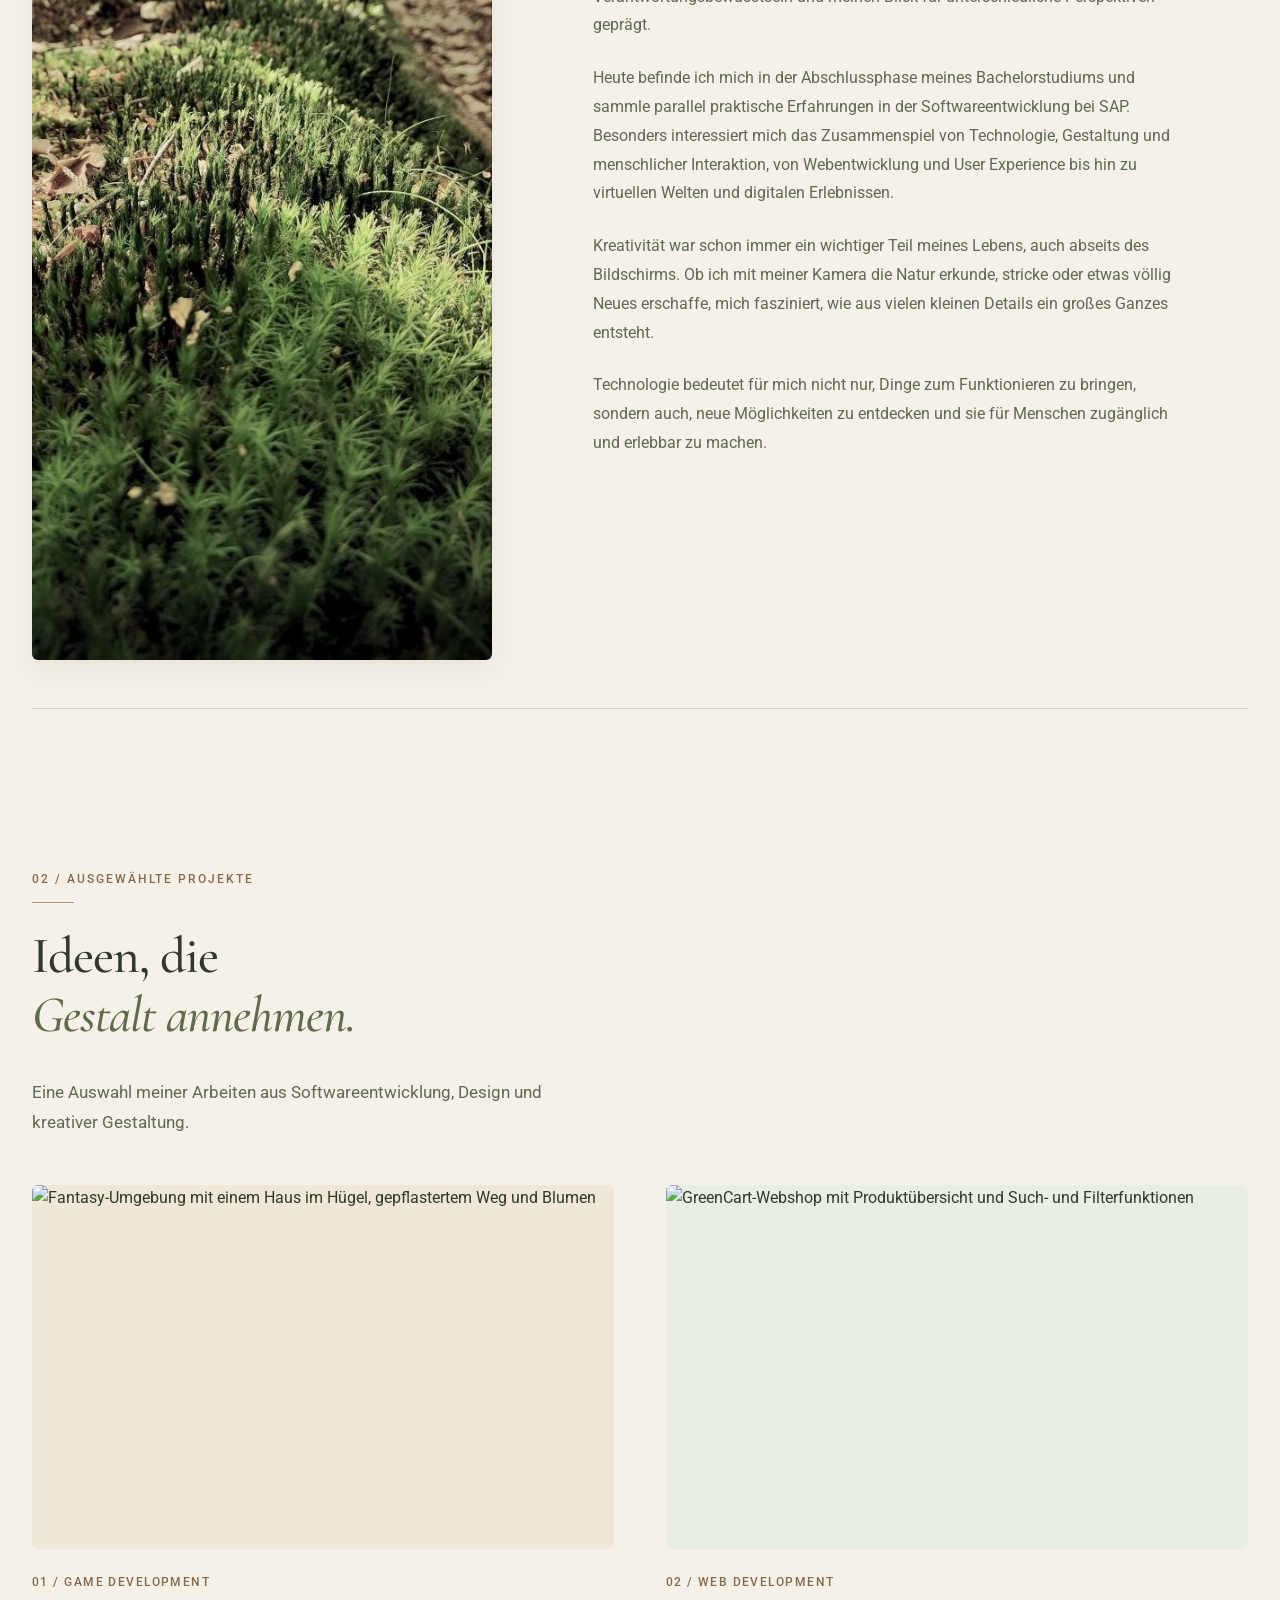
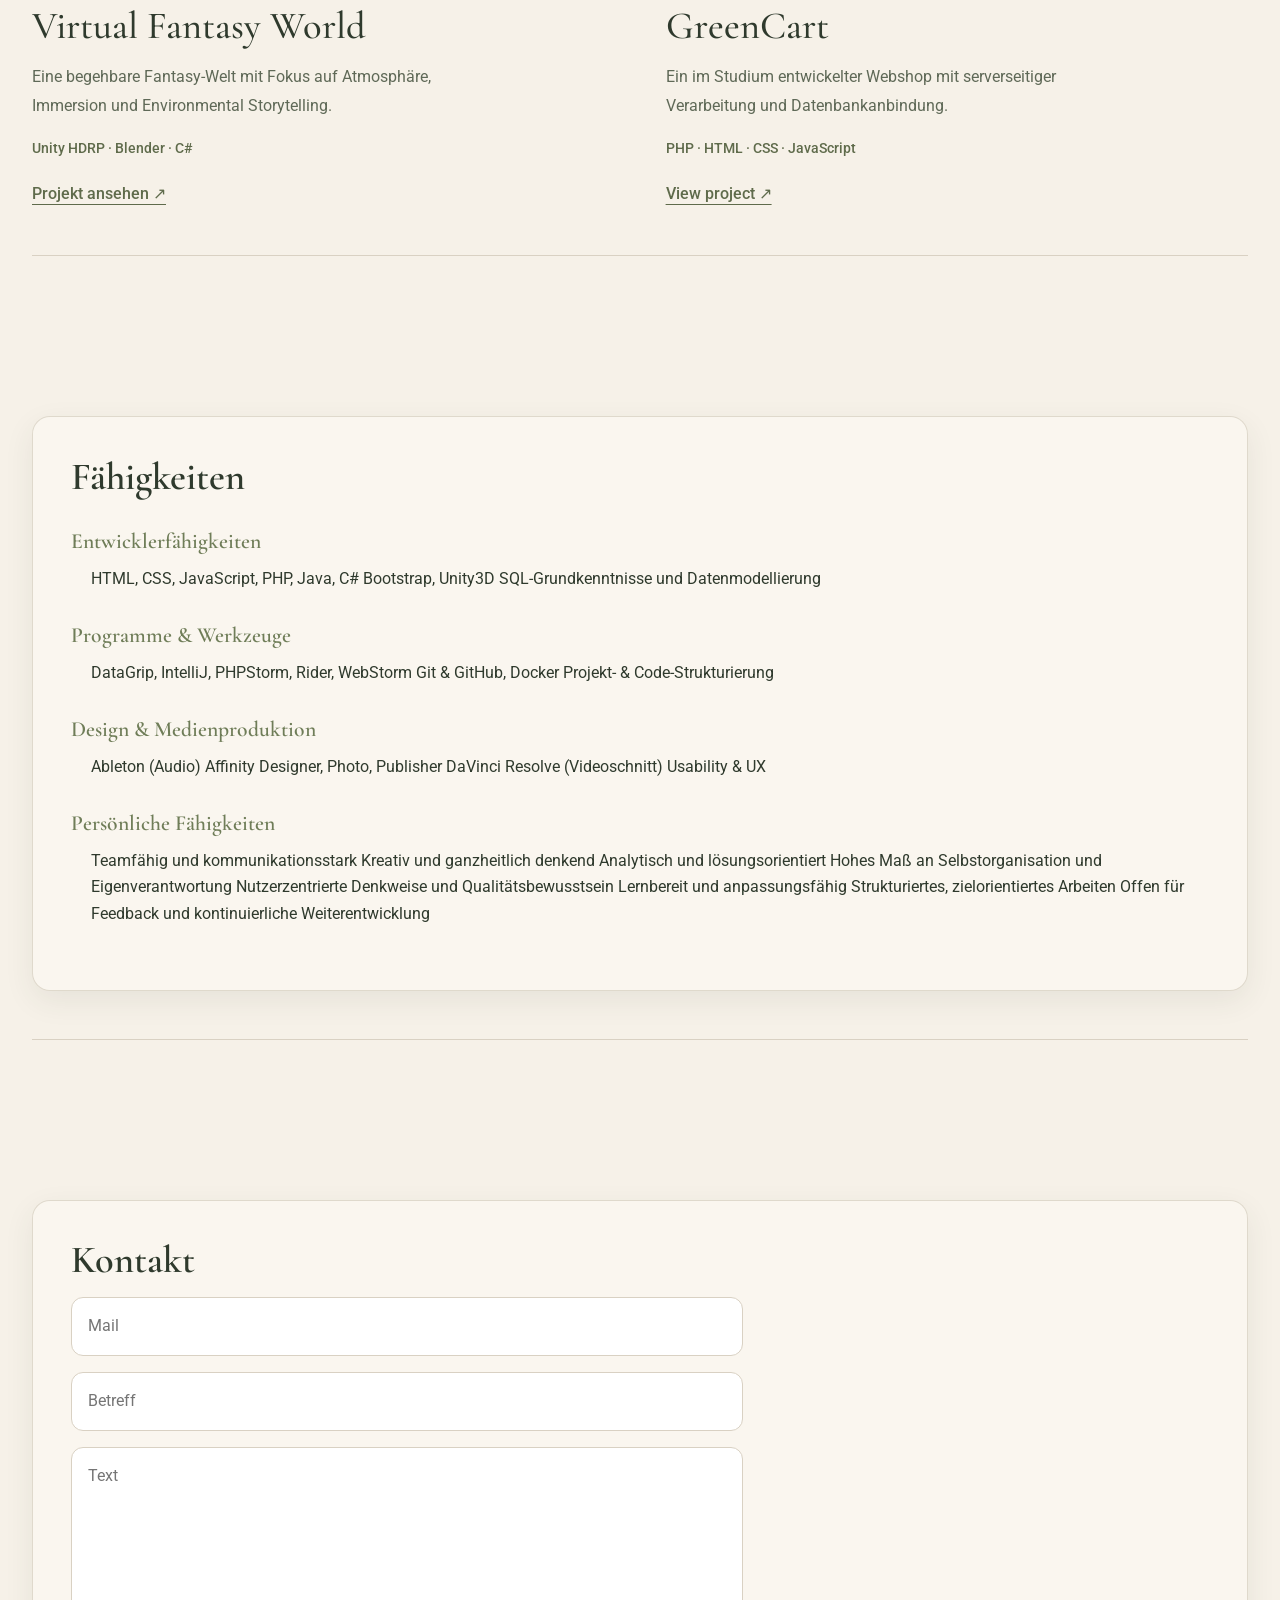
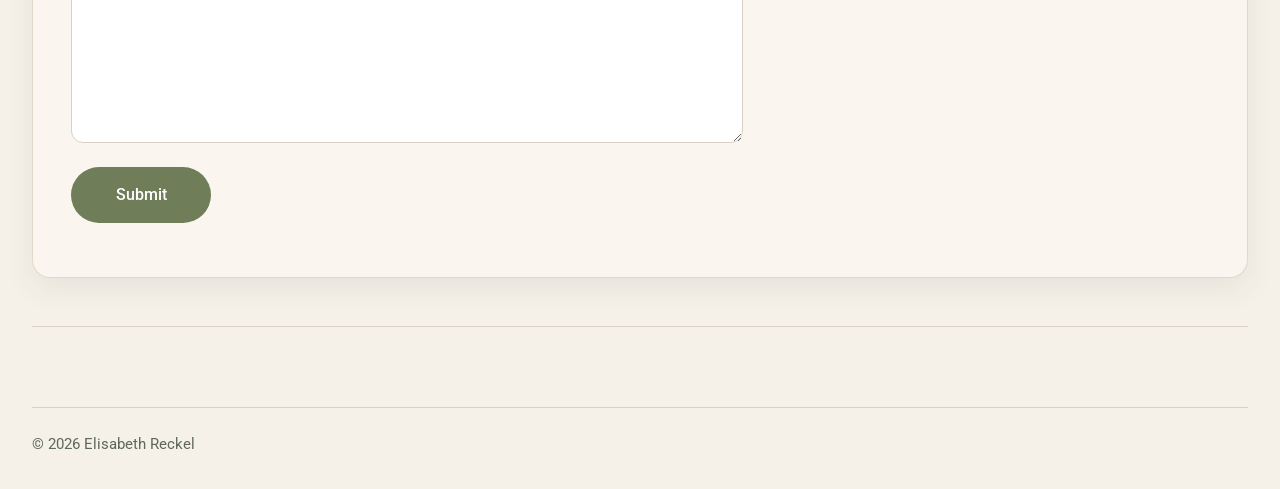
==== commit 1109718f: "Adding project subpage for Virtual Fantasy World" ====
--- a/index.html
+++ b/index.html
@@ -127,7 +127,7 @@
 
             <div class="hero-visual">
                 <img
-                        src="/img/WoodBridge.JPG"
+                        src="/img/WoodBridge.webp"
                         alt="Holzbrücke im Regenwald"
                         class="hero-image"
                 >
@@ -166,7 +166,7 @@
 
             <div class="hero-visual">
                 <img
-                        src="/img/WoodBridge.JPG"
+                        src="/img/WoodBridge.webp"
                         alt="Wooden bridge in a rain forest"
                         class="hero-image"
                 >
@@ -187,7 +187,7 @@
 
             <figure class="about-visual">
                 <img
-                        src="img/Moss.jpg"
+                        src="img/Moss.webp"
                         alt=""
                         class="about-image"
                         loading="lazy"
@@ -268,7 +268,7 @@
 
             <figure class="about-visual">
                 <img
-                        src="img/Moss.jpg"
+                        src="img/Moss.webp"
                         alt=""
                         class="about-image"
                         loading="lazy"
@@ -372,7 +372,7 @@
 
                 <div class="project-preview">
                     <img
-                            src="img/unity-project/cover.png"
+                            src="img/unity-project/cover.webp"
                             alt="Fantasy-Umgebung mit einem Haus im Hügel,
              gepflastertem Weg und Blumen"
                             loading="lazy"
@@ -395,6 +395,7 @@
                 <p class="project-tech">
                     Unity HDRP · Blender · C#
                 </p>
+                <a class="project-detail-link" href="projects/virtual-fantasy-world.html">Projekt ansehen ↗</a>
 
             </article>
 
@@ -403,7 +404,7 @@
 
                 <div class="project-preview project-preview--greencart">
                     <img
-                            src="img/greencart/cover.png"
+                            src="img/greencart/cover.webp"
                             alt="GreenCart-Webshop mit Produktübersicht
              und Such- und Filterfunktionen"
                             loading="lazy"
@@ -427,6 +428,8 @@
                     PHP · HTML · CSS · JavaScript
                 </p>
 
+                <a class="project-detail-link" href="projects/virtual-fantasy-world.html">View project ↗</a>
+
             </article>
 
         </div>
@@ -456,7 +459,7 @@
 
                 <div class="project-preview">
                     <img
-                            src="img/unity-project/cover.png"
+                            src="img/unity-project/cover.webp"
                             alt="Fantasy environment featuring a hillside home, stone path and flowers"
                             loading="lazy"
                             decoding="async"
@@ -486,7 +489,7 @@
 
                 <div class="project-preview project-preview--greencart">
                     <img
-                            src="img/greencart/cover.png"
+                            src="img/greencart/cover.webp"
                             alt="GreenCart online shop with product listings and search filters"
                             loading="lazy"
                             decoding="async"
--- a/style.css
+++ b/style.css
@@ -779,6 +779,16 @@
     }
 }
 
+.project-detail-link {
+    display: inline-block;
+    margin-top: .5rem;
+    color: var(--color-accent-hover);
+    text-decoration: underline;
+    text-underline-offset: .3em;
+    font-weight: 500;
+}
+
+
 /* RESPONSIVE HEADER */
 
 @media (max-width: 800px) {
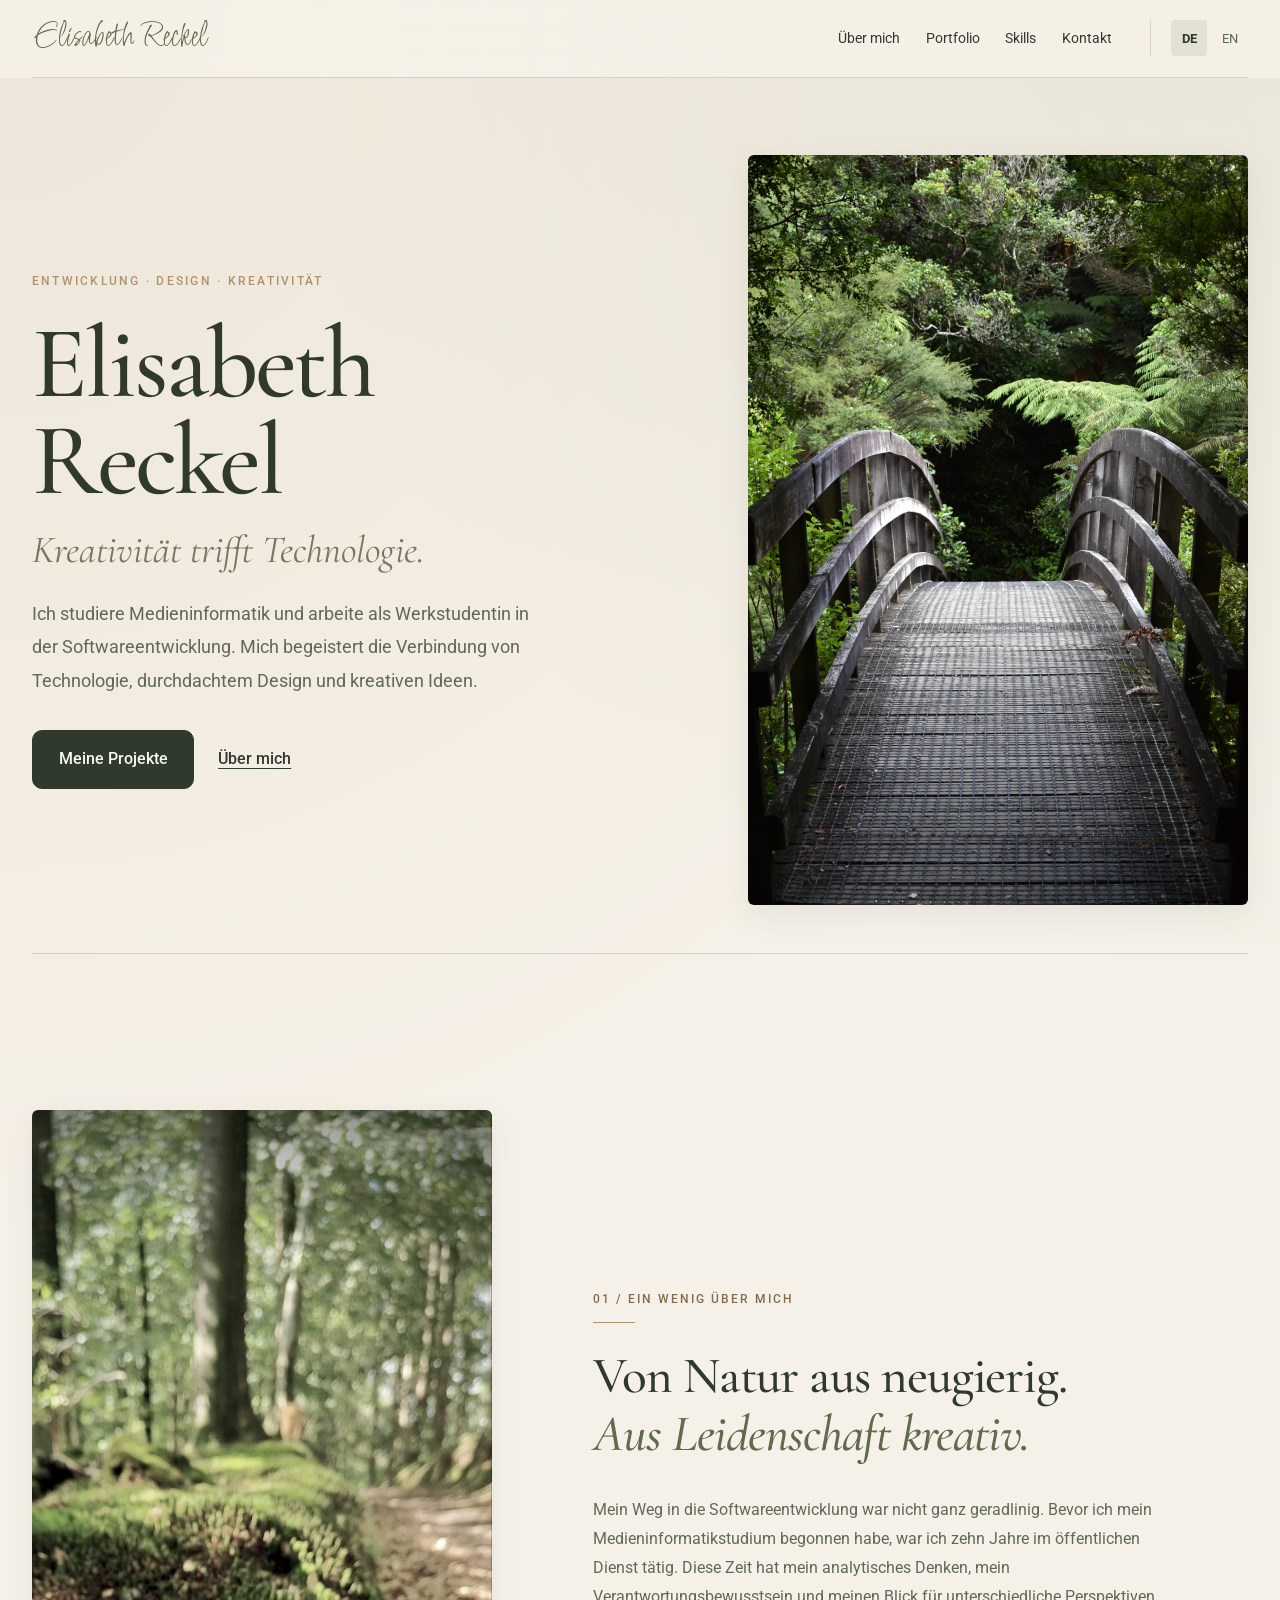
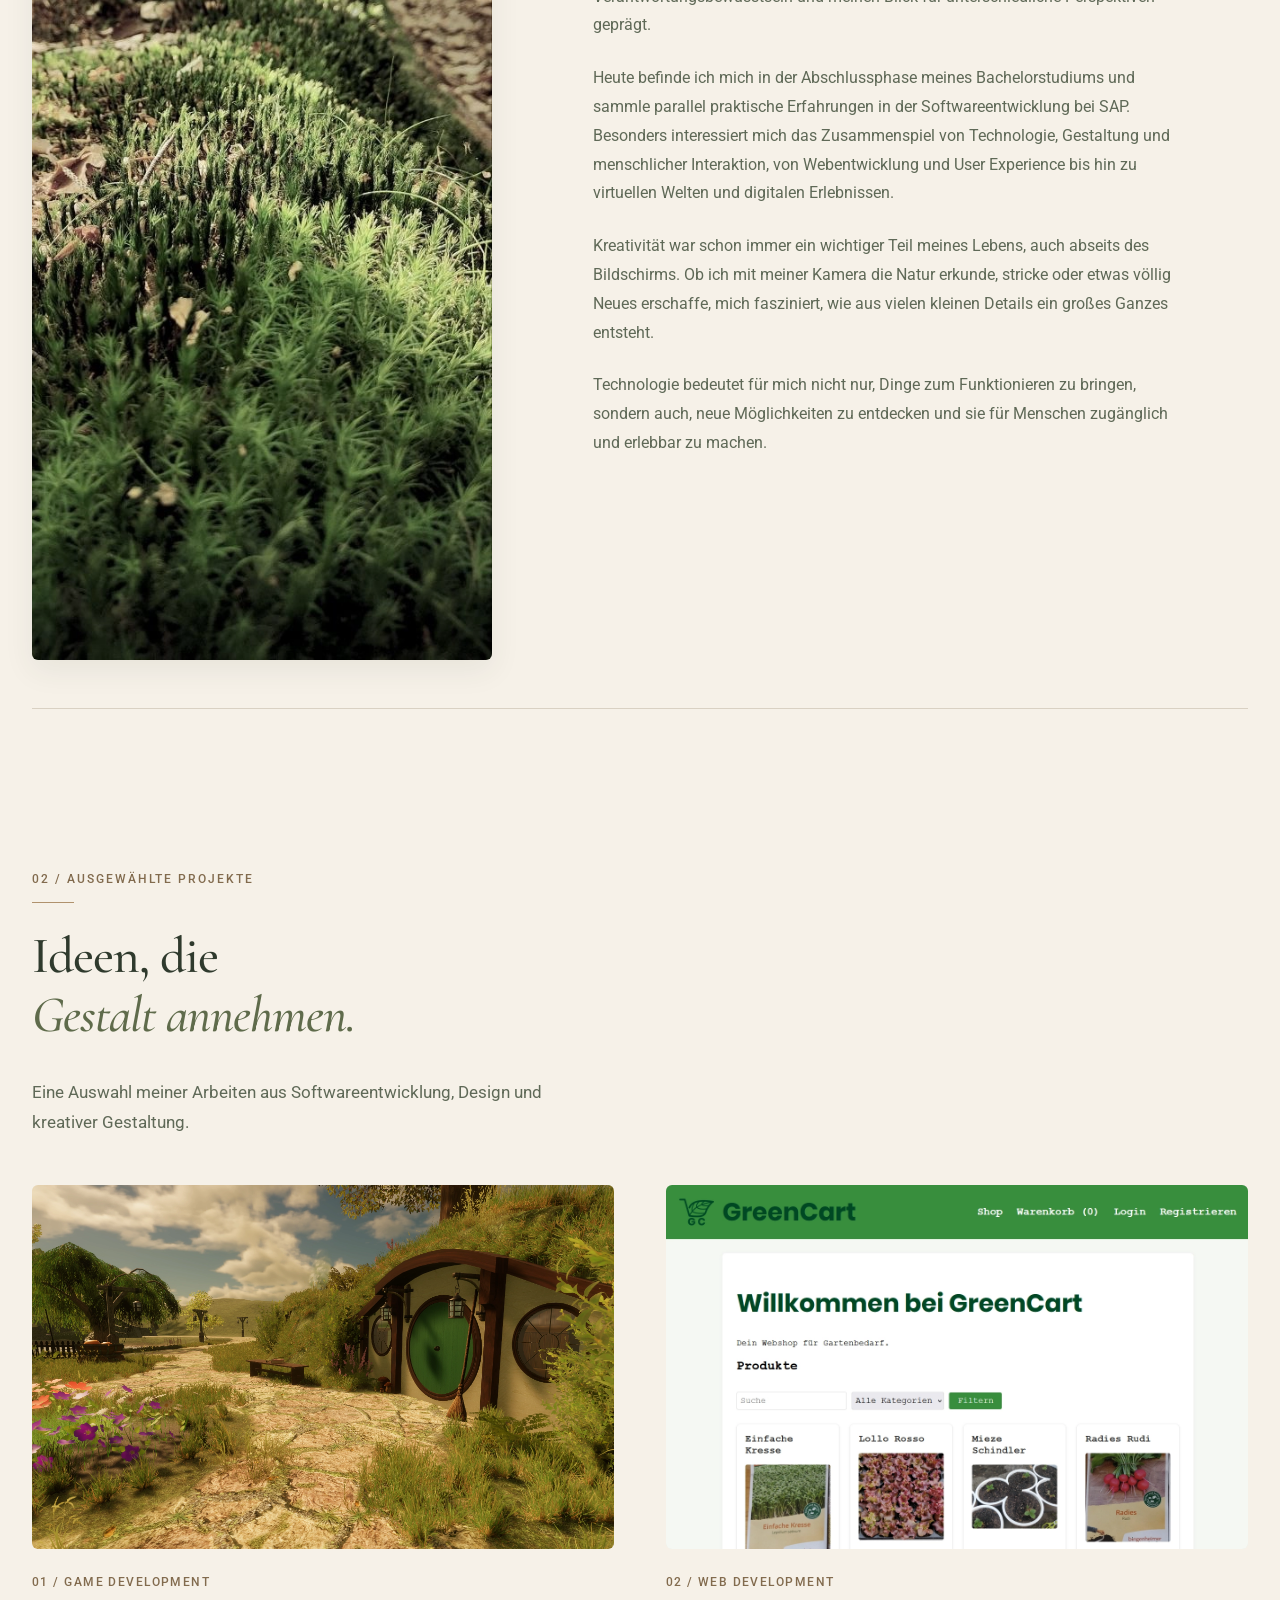
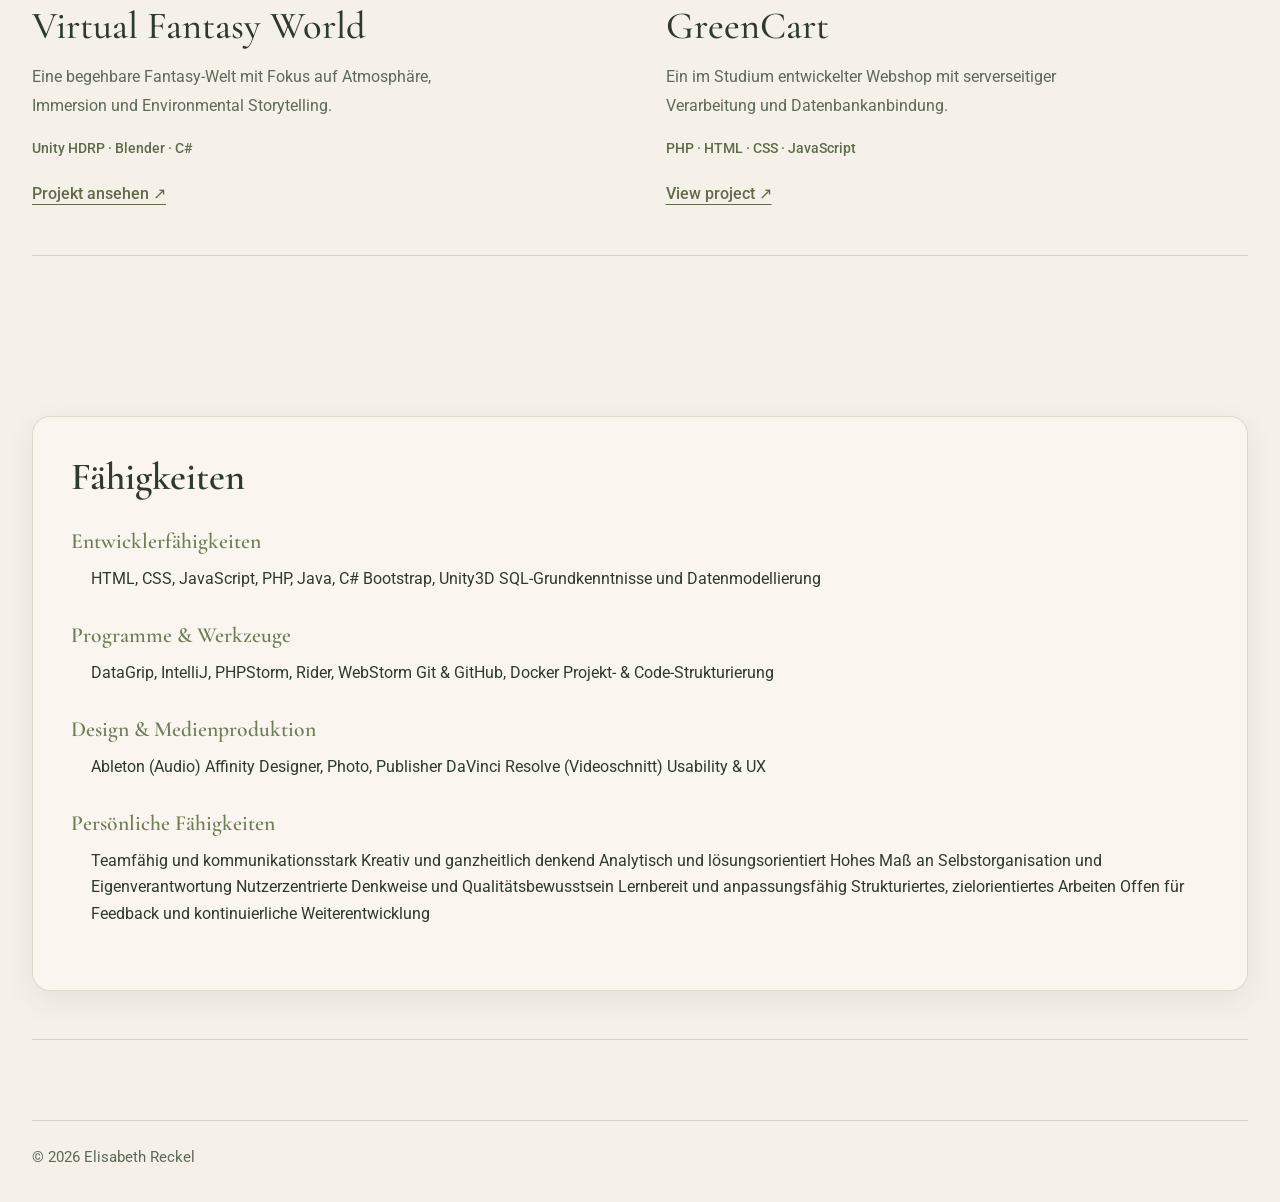
==== commit 79e6c595: "Add optimized Unity project media" ====
--- a/index.html
+++ b/index.html
@@ -605,33 +605,33 @@
     <hr>
 </section>
 
-<!-- CONTACT SECTION -->
-<section id="contact">
-    <!-- Deutsch -->
-    <div data-lang="de">
-        <h3>Kontakt</h3>
-        <form action="">
-            <input type="email" tabindex="1" placeholder="Mail"><br>
-            <input type="betreff" tabindex="2" placeholder="Betreff"><br>
-            <textarea name="" id="test" cols="30" rows="10" tabindex="3" placeholder="Text"></textarea><br>
-            <input class="button" type="submit">
-        </form>
-    </div>
-
-    <!-- English -->
-    <div data-lang="en">
-        <h3>Contact</h3>
-        <form action="">
-            <input type="email" tabindex="1" placeholder="Mail"><br>
-            <input type="betreff" tabindex="2" placeholder="Subject"><br>
-            <textarea name="" id="" cols="30" rows="10" tabindex="3" placeholder="Text"></textarea><br>
-            <input class="button" type="submit">
-        </form>
-    </div>
-
-
-    <hr>
-</section>
+<!--&lt;!&ndash; CONTACT SECTION &ndash;&gt;-->
+<!--<section id="contact">-->
+<!--    &lt;!&ndash; Deutsch &ndash;&gt;-->
+<!--    <div data-lang="de">-->
+<!--        <h3>Kontakt</h3>-->
+<!--        <form action="">-->
+<!--            <input type="email" tabindex="1" placeholder="Mail"><br>-->
+<!--            <input type="betreff" tabindex="2" placeholder="Betreff"><br>-->
+<!--            <textarea name="" id="test" cols="30" rows="10" tabindex="3" placeholder="Text"></textarea><br>-->
+<!--            <input class="button" type="submit">-->
+<!--        </form>-->
+<!--    </div>-->
+
+<!--    &lt;!&ndash; English &ndash;&gt;-->
+<!--    <div data-lang="en">-->
+<!--        <h3>Contact</h3>-->
+<!--        <form action="">-->
+<!--            <input type="email" tabindex="1" placeholder="Mail"><br>-->
+<!--            <input type="betreff" tabindex="2" placeholder="Subject"><br>-->
+<!--            <textarea name="" id="" cols="30" rows="10" tabindex="3" placeholder="Text"></textarea><br>-->
+<!--            <input class="button" type="submit">-->
+<!--        </form>-->
+<!--    </div>-->
+
+
+<!--    <hr>-->
+<!--</section>-->
 
 
 
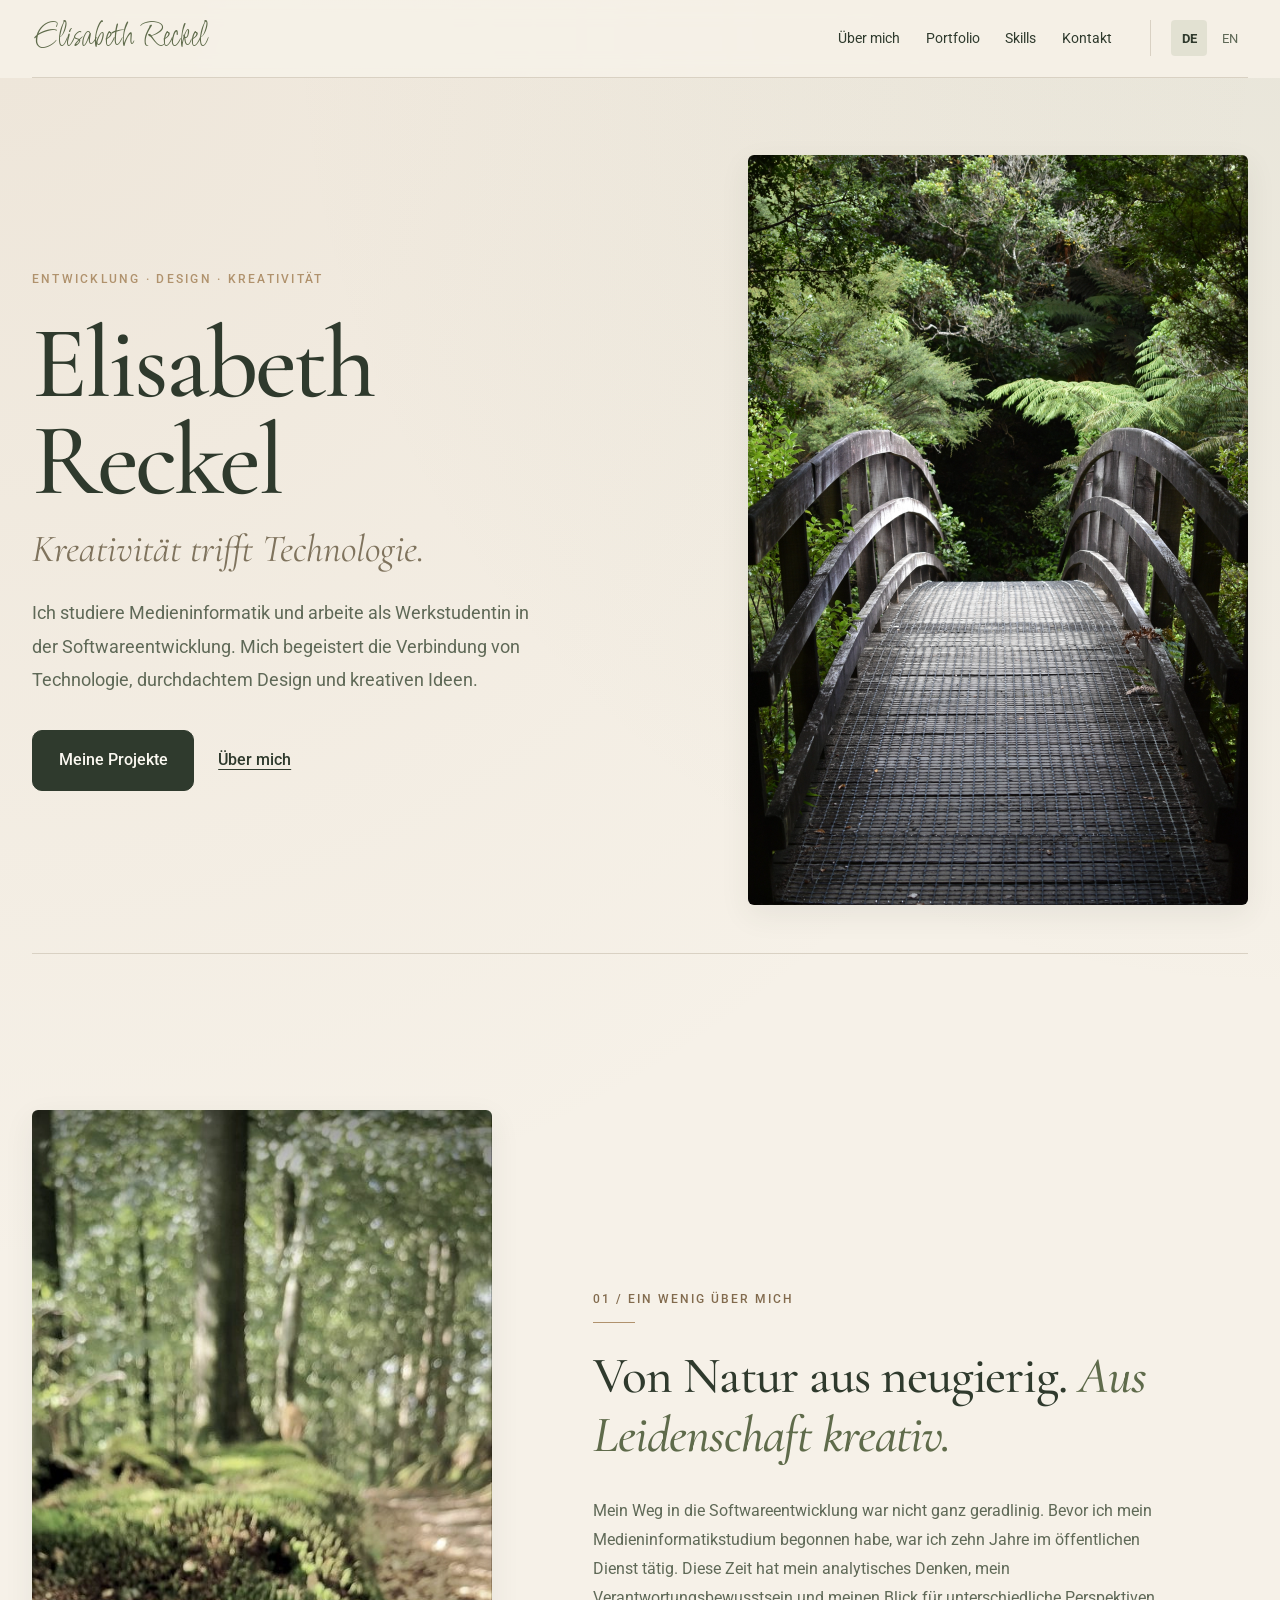
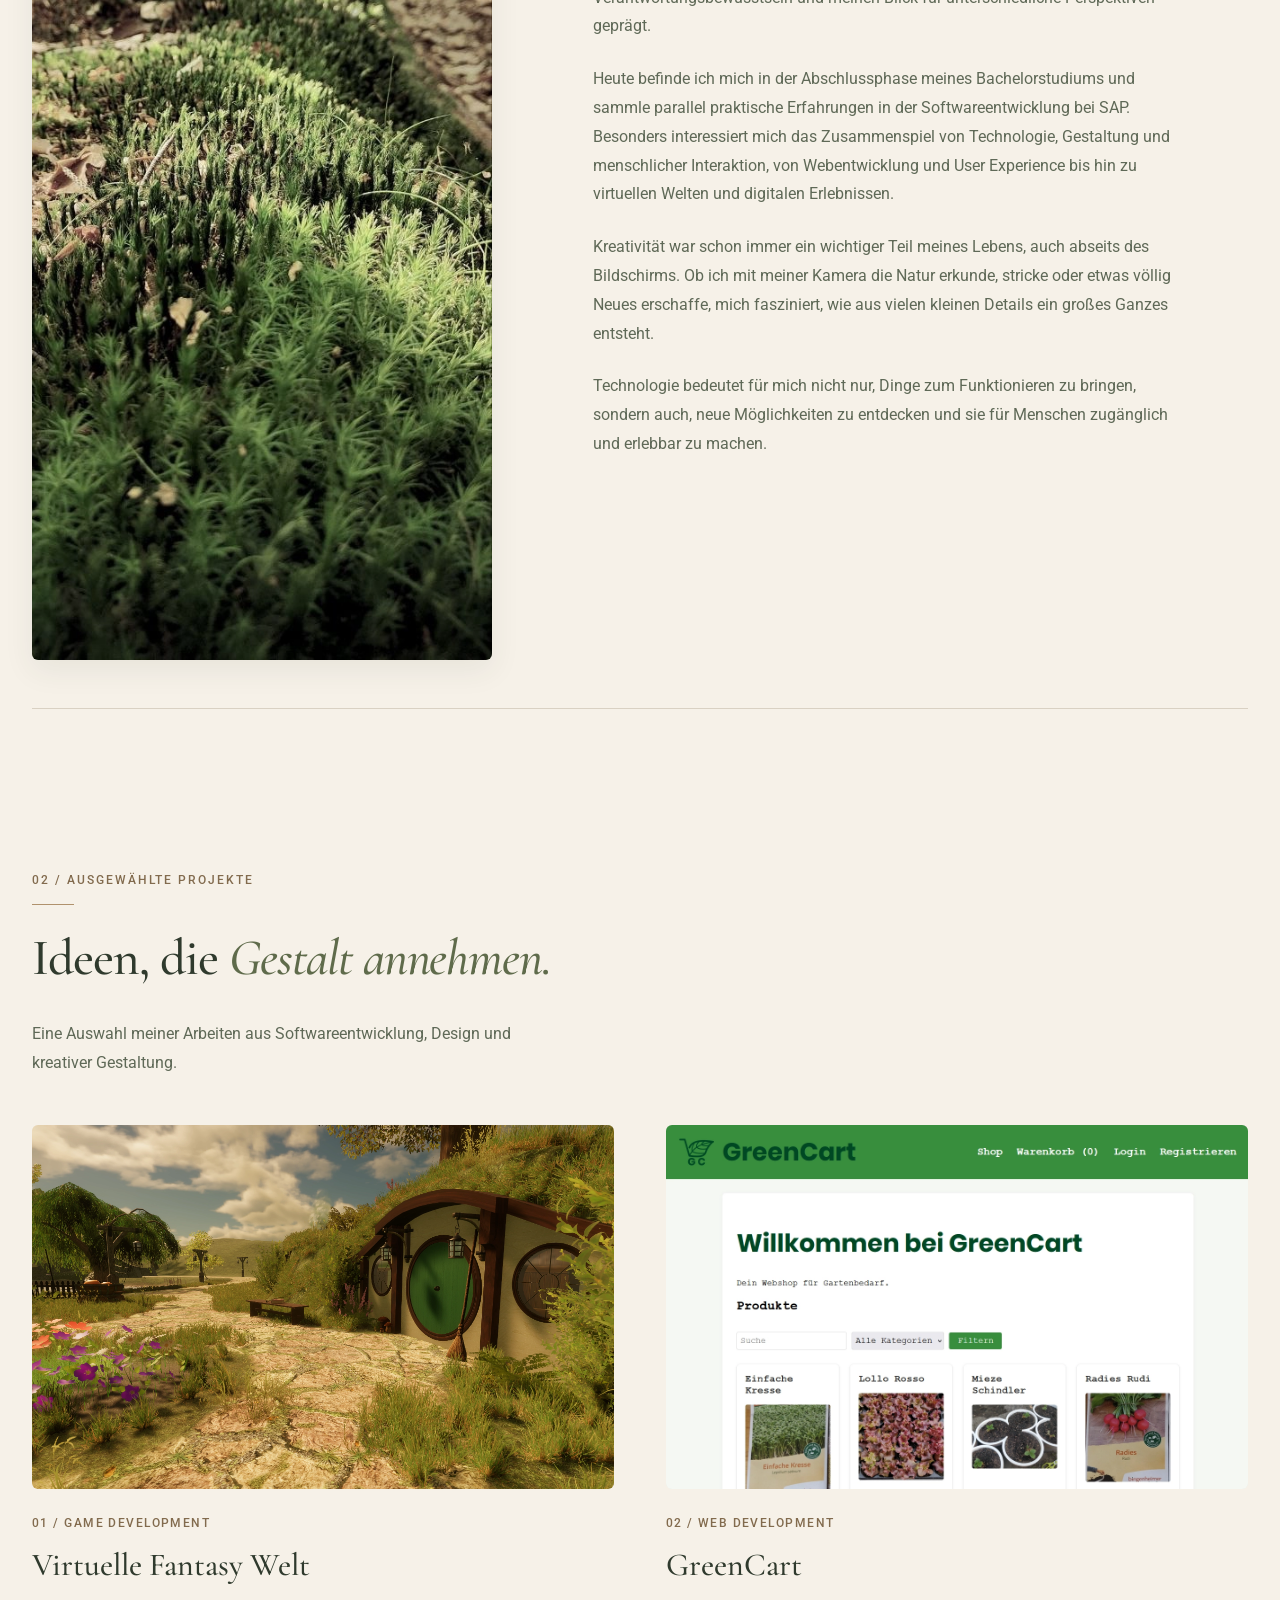
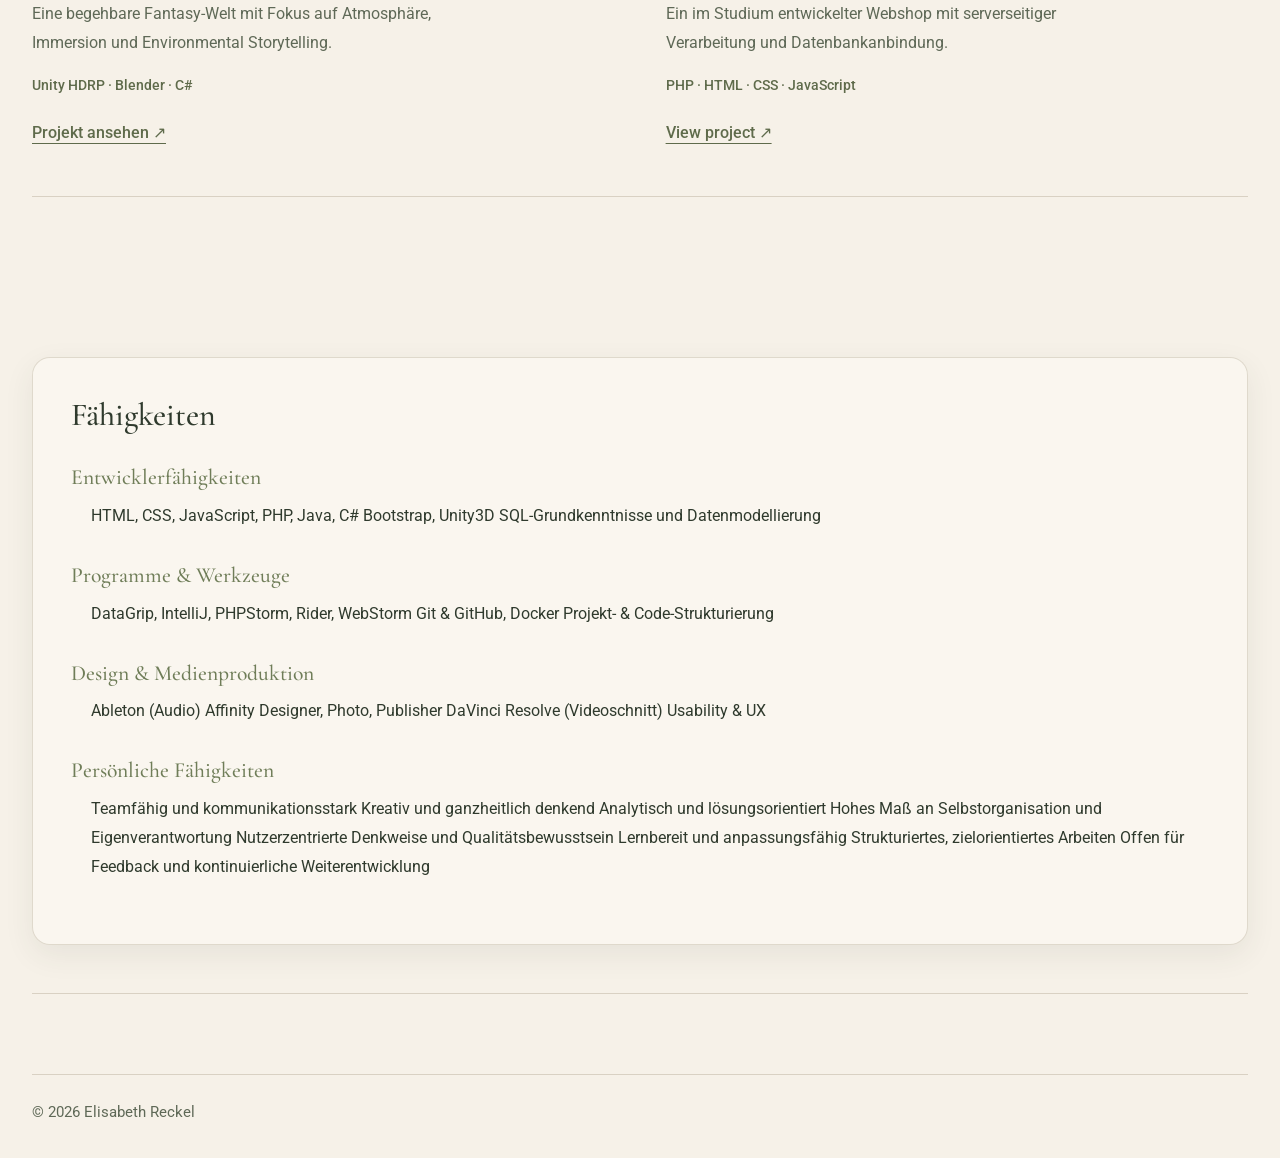
==== commit d58655a6: "Rework of fontsizes" ====
--- a/index.html
+++ b/index.html
@@ -250,13 +250,6 @@
                     Menschen zugänglich und erlebbar zu machen.
                 </p>
 
-<!--                <div class="about-signoff">-->
-<!--                    <span class="signature">Elisabeth</span>-->
-
-<!--&lt;!&ndash;                    &lt;!&ndash; Placeholder for future botanical illustration &ndash;&gt;&ndash;&gt;-->
-<!--&lt;!&ndash;                    <div class="botanical-placeholder"&ndash;&gt;-->
-<!--&lt;!&ndash;                         aria-hidden="true"></div>&ndash;&gt;-->
-<!--                </div>-->
 
             </div>
         </div>
@@ -384,7 +377,7 @@
                     01 / Game Development
                 </p>
 
-                <h3>Virtual Fantasy World</h3>
+                <h3>Virtuelle Fantasy Welt</h3>
 
                 <p class="project-description">
                     Eine begehbare Fantasy-Welt mit Fokus auf
--- a/style.css
+++ b/style.css
@@ -1,855 +1,851 @@
-:root {
-    --color-bg: #f6f1e8;
-    --color-bg-soft: #efe7d7;
-    --color-surface: #fbf8f1;
-    --color-text: #2f3a2d;
-    --color-text-soft: #5f6957;
-    --color-accent: #6f7d58;
-    --color-accent-hover: #5f6b4b;
-    --color-highlight: #b0926d;
-    --color-line: #d9d1c3;
-    --color-white: #ffffff;
-
-    --font-heading: "Cormorant Garamond", serif;
-    --font-body: "Roboto", sans-serif;
-    --font-script: "Licorice", cursive;
-
-    --max-width: 1280px;
-    --page-gutter: clamp(1rem, 4vw, 2rem);
-    --radius: 18px;
-    --shadow-soft: 0 10px 30px rgba(47, 58, 45, 0.08);
-
-    --space-xs: 0.5rem;
-    --space-sm: 0.75rem;
-    --space-md: 1rem;
-    --space-lg: 1.5rem;
-    --space-xl: 2rem;
-    --space-2xl: 3rem;
-    --space-3xl: 5rem;
-}
-
-*,
-*::before,
-*::after {
-    box-sizing: border-box;
-}
-
-html {
-    scroll-behavior: smooth;
-}
-
-body {
-    margin: 0;
-    font-family: var(--font-body);
-    color: var(--color-text);
-    background:
-            radial-gradient(circle at top left, rgba(176, 146, 109, 0.12), transparent 28%),
-            radial-gradient(circle at top right, rgba(111, 125, 88, 0.10), transparent 22%),
-            var(--color-bg);
-    line-height: 1.65;
-}
-
-/* Hide empty placeholder images for now */
-img[src=""],
-img:not([src]) {
-    display: none;
-}
-
-a {
-    color: inherit;
-    text-decoration: none;
-}
-
-p {
-    margin-top: 0;
-    color: var(--color-text-soft);
-}
-
-h1,
-h2,
-h3,
-h4 {
-    margin-top: 0;
-    margin-bottom: var(--space-md);
-    font-family: var(--font-heading);
-    color: var(--color-text);
-    line-height: 1.1;
-    font-weight: 600;
-}
-
-h1 {
-    font-size: clamp(3rem, 6vw, 5.5rem);
-}
-
-h2 {
-    font-size: clamp(2.2rem, 4vw, 3.5rem);
-}
-
-h3 {
-    font-size: clamp(1.9rem, 3vw, 2.6rem);
-}
-
-h4 {
-    font-size: 1.35rem;
-}
-
-ul {
-    padding-left: 1.2rem;
-}
-
-hr {
-    width: 100%;
-    max-width: var(--max-width);
-    border: none;
-    border-top: 1px solid var(--color-line);
-    margin: var(--space-2xl) auto 0;
-}
-/* HEADER */
-
-header {
-    position: sticky;
-    top: 0;
-    z-index: 100;
-    background: rgba(246, 241, 232, 0.92);
-    backdrop-filter: blur(10px);
-    padding: 0 clamp(1rem, 4vw, 2rem);
-}
-
-.header-inner {
-    display: flex;
-    align-items: center;
-    gap: clamp(1.25rem, 3vw, 2.5rem);
-    max-width: var(--max-width);
-    margin: 0 auto;
-    padding: 1.25rem 0;
-    border-bottom: 1px solid var(--color-line);
-}
-
-/* General content width */
-
-section,
-footer {
-    width: 100%;
-    padding: 0 var(--page-gutter) var(--space-xl);
-}
-
-section > *,
-footer > * {
-    max-width: var(--max-width);
-    margin-left: auto;
-    margin-right: auto;
-}
-
-/* LOGO */
-
-#logo {
-    font-family: var(--font-script);
-    font-size: 2.3rem;
-    color: var(--color-accent-hover);
-    line-height: 1;
-    white-space: nowrap;
-    margin-right: auto;
-}
-
-/* NAVIGATION */
-
-#main-nav [data-lang] ul {
-    display: flex;
-    align-items: center;
-    flex-wrap: wrap;
-    gap: clamp(1rem, 2vw, 1.8rem);
-    list-style: none;
-    padding: 0;
-    margin: 0;
-}
-
-#main-nav a {
-    position: relative;
-    font-size: 0.9rem;
-    font-weight: 400;
-    color: var(--color-text);
-    transition: color 0.2s ease;
-}
-
-#main-nav a:hover {
-    color: var(--color-accent-hover);
-}
-
-#main-nav a::after {
-    content: "";
-    position: absolute;
-    left: 0;
-    bottom: -5px;
-    width: 100%;
-    height: 1px;
-    background: var(--color-accent);
-    transform: scaleX(0);
-    transform-origin: left;
-    transition: transform 0.2s ease;
-}
-
-#main-nav a:hover::after,
-#main-nav a:focus-visible::after {
-    transform: scaleX(1);
-}
-
-/* LANGUAGE SWITCH */
-
-#language_switch {
-    display: flex;
-    align-items: center;
-    gap: 0.25rem;
-    padding-left: 1.25rem;
-    border-left: 1px solid var(--color-line);
-}
-
-#language_switch button {
-    border: none;
-    background: transparent;
-    color: var(--color-text-soft);
-    border-radius: 4px;
-    padding: 0.4rem 0.65rem;
-    font-family: var(--font-body);
-    font-size: 0.8rem;
-    min-height: 36px;
-    cursor: pointer;
-    transition: background 0.2s ease;
-}
-
-#language_switch button:hover {
-    background: var(--color-bg-soft);
-}
-
-#language_switch button[aria-pressed="true"] {
-    background: rgba(111, 125, 88, 0.14);
-    color: var(--color-text);
-    font-weight: 700;
-}
-
-/* ACCESSIBILITY */
-
-.header-inner a:focus-visible,
-.header-inner button:focus-visible {
-    outline: 2px solid var(--color-accent-hover);
-    outline-offset: 4px;
-}
-
-/* Prevent the sticky header from covering sections */
-
-section {
-    scroll-margin-top: 6rem;
-}
-
-/* SECTIONS */
-section {
-    padding: var(--space-3xl) clamp(1rem, 4vw, 2rem);
-}
-
-section > [data-lang] {
-    background: rgba(251, 248, 241, 0.72);
-    border: 1px solid rgba(217, 209, 195, 0.8);
-    border-radius: var(--radius);
-    padding: clamp(1.25rem, 3vw, 2.5rem);
-    box-shadow: var(--shadow-soft);
-}
-/* BUTTONS */
-
-.btn-primary {
-    display: inline-flex;
-    align-items: center;
-    justify-content: center;
-    background: var(--color-text);
-    color: var(--color-surface);
-    padding: 0.9rem 1.6rem;
-    border: 1px solid var(--color-text);
-    border-radius: 6px;
-    font-weight: 500;
-    transition: background 0.2s ease,
-    border-color 0.2s ease;
-}
-
-.btn-primary:hover {
-    background: var(--color-accent-hover);
-    border-color: var(--color-accent-hover);
-}
-
-.btn-text {
-    color: var(--color-text);
-    font-weight: 500;
-    text-decoration: underline;
-    text-underline-offset: 0.3em;
-}
-
-.btn-text:hover {
-    color: var(--color-accent-hover);
-}
-
-.btn-primary:focus-visible,
-.btn-text:focus-visible {
-    outline: 2px solid var(--color-text);
-    outline-offset: 4px;
-}
-
-/* HOME */
-#home {
-    padding-block: clamp(2rem, 6vw, 5rem);
-}
-
-#home > [data-lang] {
-    background: transparent;
-    border: none;
-    border-radius: 0;
-    box-shadow: none;
-    padding: 0;
-    max-width: var(--max-width);
-}
-
-.hero-layout {
-    display: grid;
-    grid-template-columns: minmax(0, 1fr) minmax(0, 1.1fr);
-    gap: clamp(1.5rem, 3vw, 3rem);
-    align-items: center;
-    min-height: clamp(28rem, 72vh, 42rem);
-}
-
-.hero-content {
-    display: flex;
-    flex-direction: column;
-    justify-content: center;
-    align-items: flex-start;
-    max-width: 42rem;
-}
-
-.eyebrow {
-    font-size: 0.78rem;
-    font-weight: 500;
-    letter-spacing: 0.18em;
-    text-transform: uppercase;
-    color: var(--color-highlight);
-    margin-bottom: var(--space-lg);
-}
-
-#home h1 {
-    font-size: clamp(3.8rem, 8vw, 7rem);
-    font-weight: 500;
-    letter-spacing: -0.03em;
-    line-height: 0.95;
-    margin-bottom: var(--space-md);
-}
-
-.hero-tagline {
-    font-family: var(--font-heading);
-    font-size: clamp(1.7rem, 3vw, 2.5rem);
-    font-style: italic;
-    color: #7f735d;
-    line-height: 1.25;
-    margin-bottom: var(--space-lg);
-}
-
-.hero-description {
-    max-width: 32rem;
-    font-size: 1.1rem;
-    line-height: 1.9;
-    margin-bottom: var(--space-xl);
-}
-
-.hero-actions {
-    display: flex;
-    flex-wrap: wrap;
-    align-items: center;
-    gap: var(--space-lg);
-}
-
-
-/* HERO IMAGE */
-
-.hero-visual {
-    display: flex;
-    justify-content: flex-end;
-    align-items: center;
-}
-
-.hero-image {
-    display: block;
-    width: 100%;
-    max-width: 500px;
-    /*height: 560px;*/
-    object-fit: cover;
-    object-position: center;
-    border-radius: 6px;
-    box-shadow: var(--shadow-soft);
-}
-
-/* BUTTONS – slightly more editorial */
-.btn-primary {
-    display: inline-flex;
-    align-items: center;
-    justify-content: center;
-    min-height: 52px;
-    padding: 0.95rem 1.6rem;
-    background: var(--color-text);
-    color: var(--color-surface);
-    border: 1px solid var(--color-text);
-    border-radius: 10px;
-    font-weight: 500;
-    transition: transform 0.2s ease, background 0.2s ease, border-color 0.2s ease;
-}
-
-.btn-primary:hover {
-    background: var(--color-accent-hover);
-    border-color: var(--color-accent-hover);
-    transform: translateY(-1px);
-}
-
-.btn-text {
-    color: var(--color-text);
-    font-weight: 500;
-    text-decoration: underline;
-    text-underline-offset: 0.28em;
-}
-
-.btn-text:hover {
-    color: var(--color-accent-hover);
-}
-
-.btn-primary:focus-visible,
-.btn-text:focus-visible {
-    outline: 2px solid var(--color-text);
-    outline-offset: 4px;
-}
-
-/* SECTION TYPOGRAPHY */
-
-.section-label {
-    font-size: 0.78rem;
-    font-weight: 500;
-    letter-spacing: 0.16em;
-    text-transform: uppercase;
-    color: #826B4E;
-    margin-bottom: var(--space-lg);
-}
-
-.section-label::after {
-    content: "";
-    display: block;
-    width: 42px;
-    height: 1px;
-    background: var(--color-highlight);
-    margin-top: var(--space-sm);
-}
-
-.section-heading {
-    font-family: var(--font-heading);
-    font-size: clamp(2.4rem, 4vw, 3.8rem);
-    font-weight: 500;
-    line-height: 1.15;
-    letter-spacing: -0.02em;
-    margin-bottom: var(--space-xl);
-}
-
-.section-heading span {
-    display: block;
-    font-style: italic;
-    color: var(--color-accent-hover);
-}
-
-.signature {
-    font-family: var(--font-script);
-    font-size: 3rem;
-    color: var(--color-accent-hover);
-    line-height: 1.2;
-}
-
-/* IMAGE CAPTIONS */
-
-.image-caption {
-    display: block;
-    font-family: var(--font-heading);
-    font-size: 1.2rem;
-    font-style: italic;
-    color: var(--color-text-soft);
-}
-
-.image-credit {
-    display: block;
-    font-size: 0.7rem;
-    letter-spacing: 0.04em;
-    color: var(--color-text-soft);
-    margin-top: 0.25rem;
-}
-
-/* ABOUT */
-
-#about > [data-lang] {
-    background: transparent;
-    border: none;
-    border-radius: 0;
-    box-shadow: none;
-    padding: 0;
-}
-
-.about-layout {
-    display: grid;
-    grid-template-columns: minmax(0, 0.85fr) minmax(0, 1.15fr);
-    gap: clamp(2rem, 6vw, 6rem);
-    align-items: center;
-}
-
-.about-visual {
-    margin: 0;
-    width: 100%;
-    max-width: 460px;
-}
-
-.about-image {
-    display: block;
-    width: 100%;
-    aspect-ratio: 1 / 2.5;
-    object-fit: cover;
-    object-position: right;
-    border-radius: 6px;
-    box-shadow: var(--shadow-soft);
-    filter: saturate(0.85);
-}
-
-.about-visual figcaption {
-    text-align: center;
-    margin-top: var(--space-md);
-}
-
-.about-copy {
-    min-width: 0;
-}
-
-.about-copy > p:not(.section-label) {
-    max-width: 65ch;
-    font-size: 1rem;
-    line-height: 1.8;
-    margin-bottom: var(--space-lg);
-}
-
-.about-signoff {
-    display: flex;
-    align-items: center;
-    justify-content: space-between;
-    margin-top: var(--space-xl);
-    gap: var(--space-lg);
-}
-
-/* BOTANICAL ILLUSTRATION PLACEHOLDER */
-
-.botanical-placeholder {
-    width: 90px;
-    height: 110px;
-    flex-shrink: 0;
-    border: 1px dashed var(--color-line);
-    border-radius: 6px;
-    display: grid;
-    place-items: center;
-}
-
-.botanical-placeholder::after {
-    content: "SVG";
-    font-size: 0.7rem;
-    letter-spacing: 0.1em;
-    color: var(--color-text-soft);
-}
-
-
-/* PORTFOLIO */
-
-#portfolio > [data-lang] {
-    background: transparent;
-    border: none;
-    border-radius: 0;
-    box-shadow: none;
-    padding: 0;
-}
-
-.portfolio-intro {
-    max-width: 55ch;
-    font-size: 1.05rem;
-    line-height: 1.8;
-    margin-bottom: var(--space-2xl);
-}
-
-/* PROJECT GRID */
-
-.project-grid {
-    display: grid;
-    grid-template-columns: repeat(2, minmax(0, 1fr));
-    gap: clamp(2rem, 4vw, 4rem);
-}
-
-.project-card {
-    min-width: 0;
-}
-
-/* PROJECT PREVIEW */
-
-.project-preview {
-    width: 100%;
-    aspect-ratio: 16 / 10;
-    border-radius: 6px;
-    overflow: hidden;
-    margin-bottom: var(--space-lg);
-    background: var(--color-bg-soft);
-}
-
-.project-preview img {
-    display: block;
-    width: 100%;
-    height: 100%;
-    object-fit: cover;
-    object-position: center;
-}
-
-/* GreenCart screenshot */
-
-.project-preview--greencart {
-    padding: 0;
-    background: #e9eee5;
-}
-
-.project-preview--greencart img {
-    width: 100%;
-    height: 100%;
-    object-fit: cover;
-    object-position: center top;
-}
-
-/* PROJECT TEXT */
-
-.project-category {
-    font-size: 0.75rem;
-    font-weight: 500;
-    text-transform: uppercase;
-    letter-spacing: 0.12em;
-    color: #826b4e;
-    margin-bottom: var(--space-sm);
-}
-
-.project-card h3 {
-    font-size: clamp(2rem, 3vw, 2.8rem);
-    font-weight: 500;
-    margin-bottom: var(--space-md);
-}
-
-.project-description {
-    max-width: 52ch;
-    line-height: 1.8;
-    margin-bottom: var(--space-md);
-}
-
-.project-tech {
-    font-size: 0.85rem;
-    color: var(--color-accent-hover);
-    font-weight: 500;
-}
-
-/* RESPONSIVE PORTFOLIO */
-
-@media (max-width: 720px) {
-    .project-grid {
-        grid-template-columns: 1fr;
-        gap: var(--space-2xl);
-    }
-}
-
-
-/* SKILLS */
-#skills h4 {
-    margin-top: var(--space-xl);
-    margin-bottom: var(--space-sm);
-    color: var(--color-accent);
-}
-
-#skills ul {
-    margin-top: 0;
-    margin-bottom: var(--space-lg);
-}
-
-#skills li {
-    margin-bottom: 0.35rem;
-}
-
-/* CONTACT */
-#contact form {
-    max-width: 42rem;
-}
-
-#contact input,
-#contact textarea {
-    width: 100%;
-    padding: 0.95rem 1rem;
-    margin-bottom: 1rem;
-    border-radius: 12px;
-    border: 1px solid var(--color-line);
-    background: var(--color-white);
-    font: inherit;
-    color: var(--color-text);
-}
-
-#contact input:focus,
-#contact textarea:focus {
-    outline: 2px solid rgba(111, 125, 88, 0.22);
-    border-color: var(--color-accent);
-}
-
-.button,
-#contact input[type="submit"] {
-    width: auto;
-    min-width: 140px;
-    border: none;
-    background: var(--color-accent);
-    color: var(--color-white);
-    padding: 0.9rem 1.4rem;
-    border-radius: 999px;
-    cursor: pointer;
-    font-weight: 500;
-    transition: background 0.2s ease, transform 0.2s ease;
-}
-
-.button:hover,
-#contact input[type="submit"]:hover {
-    background: var(--color-accent-hover);
-    transform: translateY(-1px);
-}
-
-/* FOOTER */
-footer {
-    padding: 0 clamp(1rem, 4vw, 2rem) var(--space-xl);
-}
-
-footer p {
-    max-width: var(--max-width);
-    margin: 0 auto;
-    padding-top: var(--space-lg);
-    border-top: 1px solid var(--color-line);
-    color: var(--color-text-soft);
-    font-size: 0.95rem;
-}
-
-/* RESPONSIVE */
-@media (max-width: 900px) {
-    .hero-layout {
-        grid-template-columns: 1fr;
-        min-height: auto;
-    }
-
-    .hero-content {
-        max-width: 100%;
-    }
-
-    .hero-visual {
-        justify-content: flex-start;
-    }
-
-    .hero-image {
-        height: auto;
-        /*aspect-ratio: 3 / 4;*/
-    }
-
-}
-
-@media (max-width: 720px) {
-    #main-nav [data-lang] ul {
-        gap: 0.9rem;
-    }
-
-    section {
-        padding-block: var(--space-2xl);
-    }
-
-    section > [data-lang] {
-        padding: 1.25rem;
-    }
-
-    #home h1 {
-        font-size: clamp(3rem, 16vw, 4.5rem);
-    }
-
-    .hero-tagline {
-        font-size: 1.5rem;
-    }
-
-    .hero-description {
-        font-size: 1rem;
-        line-height: 1.8;
-    }
-}
-
-.project-detail-link {
-    display: inline-block;
-    margin-top: .5rem;
-    color: var(--color-accent-hover);
-    text-decoration: underline;
-    text-underline-offset: .3em;
-    font-weight: 500;
-}
-
-
-/* RESPONSIVE HEADER */
-
-@media (max-width: 800px) {
-
-    header {
-        position: static;
-        padding: 0 var(--page-gutter);
-    }
-
-    .header-inner {
-        display: grid;
-        grid-template-columns: 1fr auto;
-        gap: 1rem;
-        padding: 1rem 0;
-    }
-
-    #logo {
-        font-size: 2rem;
-    }
-
-    #main-nav {
-        grid-column: 1 / -1;
-        grid-row: 2;
-    }
-
-    #main-nav [data-lang] ul {
-        gap: 0.8rem 1.2rem;
-    }
-
-    #language_switch {
-        grid-column: 2;
-        grid-row: 1;
-        padding-left: 0;
-        border-left: none;
-    }
-
-    section {
-        scroll-margin-top: 1rem;
-        padding: var(--space-3xl) var(--page-gutter);
-    }
-}
-
-/* RESPONSIVE ABOUT */
-
-@media (max-width: 900px) {
-
-    .about-layout {
-        grid-template-columns: 1fr;
-        gap: var(--space-xl);
-    }
-
-    .about-copy {
-        grid-row: 1;
-    }
-
-    .about-visual {
-        max-width: 420px;
-        margin-inline: auto;
-    }
-
-    .about-image {
-        aspect-ratio: 3 / 4;
-    }
-}+:root {
+    --color-bg: #f6f1e8;
+    --color-bg-soft: #efe7d7;
+    --color-surface: #fbf8f1;
+    --color-text: #2f3a2d;
+    --color-text-soft: #5f6957;
+    --color-accent: #6f7d58;
+    --color-accent-hover: #5f6b4b;
+    --color-highlight: #b0926d;
+    --color-line: #d9d1c3;
+    --color-white: #ffffff;
+
+    --font-heading: "Cormorant Garamond", serif;
+    --font-body: "Roboto", sans-serif;
+    --font-script: "Licorice", cursive;
+
+    --max-width: 1280px;
+    --page-gutter: clamp(1rem, 4vw, 2rem);
+    --radius: 18px;
+    --shadow-soft: 0 10px 30px rgba(47, 58, 45, 0.08);
+
+    --space-xs: 0.5rem;
+    --space-sm: 0.75rem;
+    --space-md: 1rem;
+    --space-lg: 1.5rem;
+    --space-xl: 2rem;
+    --space-2xl: 3rem;
+    --space-3xl: 5rem;
+
+    /* Typography scale */
+
+    --font-size-hero: clamp(3.8rem, 8vw, 7rem);
+    --font-size-tagline: clamp(1.7rem, 3vw, 2.5rem);
+    --font-size-section: clamp(2.4rem, 4vw, 3.8rem);
+    --font-size-h1: clamp(3rem, 6vw, 5.5rem);
+    --font-size-h3: clamp(1.7rem, 2.5vw, 2.6rem);
+    --font-size-h4: 1.35rem;
+    --font-size-body: 1rem;
+    --font-size-lead: 1.1rem;
+    --font-size-label: 0.78rem;
+    --font-size-small: 0.85rem;
+    --line-height-body: 1.8;
+    --line-height-lead: 1.9;
+    --line-height-title: 0.95;
+    --line-height-heading: 1.15;
+    --color-subtitle: #7f735d;
+    --color-label: #826b4e;
+}
+
+*,
+*::before,
+*::after {
+    box-sizing: border-box;
+}
+
+html {
+    scroll-behavior: smooth;
+}
+
+body {
+    margin: 0;
+    font-family: var(--font-body);
+    color: var(--color-text);
+    background:
+            radial-gradient(circle at top left, rgba(176, 146, 109, 0.12), transparent 28%),
+            radial-gradient(circle at top right, rgba(111, 125, 88, 0.10), transparent 22%),
+            var(--color-bg);
+    font-size: var(--font-size-body);
+    line-height: var(--line-height-body);
+}
+
+/* Hide empty placeholder images for now */
+img[src=""],
+img:not([src]) {
+    display: none;
+}
+
+a {
+    color: inherit;
+    text-decoration: none;
+}
+
+p {
+    margin-top: 0;
+    color: var(--color-text-soft);
+}
+
+h1,
+h2,
+h3,
+h4 {
+    margin-top: 0;
+    margin-bottom: var(--space-md);
+    font-family: var(--font-heading);
+    color: var(--color-text);
+    line-height: var(--line-height-heading);
+    font-weight: 500;
+}
+
+h1 {
+    font-size: var(--font-size-h1);
+    line-height: var(--line-height-title);
+    letter-spacing: -0.03em;
+}
+
+h2 {
+    font-size: var(--font-size-section);
+    letter-spacing: -0.02em;
+}
+
+h3 {
+    font-size: var(--font-size-h3);
+}
+
+h4 {
+    font-size: var(--font-size-h4);
+}
+
+ul {
+    padding-left: 1.2rem;
+}
+
+hr {
+    width: 100%;
+    max-width: var(--max-width);
+    border: none;
+    border-top: 1px solid var(--color-line);
+    margin: var(--space-2xl) auto 0;
+}
+/* HEADER */
+
+header {
+    position: sticky;
+    top: 0;
+    z-index: 100;
+    background: rgba(246, 241, 232, 0.92);
+    backdrop-filter: blur(10px);
+    padding: 0 clamp(1rem, 4vw, 2rem);
+}
+
+.header-inner {
+    display: flex;
+    align-items: center;
+    gap: clamp(1.25rem, 3vw, 2.5rem);
+    max-width: var(--max-width);
+    margin: 0 auto;
+    padding: 1.25rem 0;
+    border-bottom: 1px solid var(--color-line);
+}
+
+/* General content width */
+
+section,
+footer {
+    width: 100%;
+    padding: 0 var(--page-gutter) var(--space-xl);
+}
+
+section > *,
+footer > * {
+    max-width: var(--max-width);
+    margin-left: auto;
+    margin-right: auto;
+}
+
+/* LOGO */
+
+#logo {
+    font-family: var(--font-script);
+    font-size: 2.3rem;
+    color: var(--color-accent-hover);
+    line-height: 1;
+    white-space: nowrap;
+    margin-right: auto;
+}
+
+/* NAVIGATION */
+
+#main-nav [data-lang] ul {
+    display: flex;
+    align-items: center;
+    flex-wrap: wrap;
+    gap: clamp(1rem, 2vw, 1.8rem);
+    list-style: none;
+    padding: 0;
+    margin: 0;
+}
+
+#main-nav a {
+    position: relative;
+    font-size: 0.9rem;
+    font-weight: 400;
+    color: var(--color-text);
+    transition: color 0.2s ease;
+}
+
+#main-nav a:hover {
+    color: var(--color-accent-hover);
+}
+
+#main-nav a::after {
+    content: "";
+    position: absolute;
+    left: 0;
+    bottom: -5px;
+    width: 100%;
+    height: 1px;
+    background: var(--color-accent);
+    transform: scaleX(0);
+    transform-origin: left;
+    transition: transform 0.2s ease;
+}
+
+#main-nav a:hover::after,
+#main-nav a:focus-visible::after {
+    transform: scaleX(1);
+}
+
+/* LANGUAGE SWITCH */
+
+#language_switch {
+    display: flex;
+    align-items: center;
+    gap: 0.25rem;
+    padding-left: 1.25rem;
+    border-left: 1px solid var(--color-line);
+}
+
+#language_switch button {
+    border: none;
+    background: transparent;
+    color: var(--color-text-soft);
+    border-radius: 4px;
+    padding: 0.4rem 0.65rem;
+    font-family: var(--font-body);
+    font-size: 0.8rem;
+    min-height: 36px;
+    cursor: pointer;
+    transition: background 0.2s ease;
+}
+
+#language_switch button:hover {
+    background: var(--color-bg-soft);
+}
+
+#language_switch button[aria-pressed="true"] {
+    background: rgba(111, 125, 88, 0.14);
+    color: var(--color-text);
+    font-weight: 700;
+}
+
+/* ACCESSIBILITY */
+
+.header-inner a:focus-visible,
+.header-inner button:focus-visible {
+    outline: 2px solid var(--color-accent-hover);
+    outline-offset: 4px;
+}
+
+/* Prevent the sticky header from covering sections */
+
+section {
+    scroll-margin-top: 6rem;
+}
+
+/* SECTIONS */
+section {
+    padding: var(--space-3xl) clamp(1rem, 4vw, 2rem);
+}
+
+section > [data-lang] {
+    background: rgba(251, 248, 241, 0.72);
+    border: 1px solid rgba(217, 209, 195, 0.8);
+    border-radius: var(--radius);
+    padding: clamp(1.25rem, 3vw, 2.5rem);
+    box-shadow: var(--shadow-soft);
+}
+/* HOME */
+#home {
+    padding-block: clamp(2rem, 6vw, 5rem);
+}
+
+#home > [data-lang] {
+    background: transparent;
+    border: none;
+    border-radius: 0;
+    box-shadow: none;
+    padding: 0;
+    max-width: var(--max-width);
+}
+
+.hero-layout {
+    display: grid;
+    grid-template-columns: minmax(0, 1fr) minmax(0, 1.1fr);
+    gap: clamp(1.5rem, 3vw, 3rem);
+    align-items: center;
+    min-height: clamp(28rem, 72vh, 42rem);
+}
+
+.hero-content {
+    display: flex;
+    flex-direction: column;
+    justify-content: center;
+    align-items: flex-start;
+    max-width: 42rem;
+}
+
+.eyebrow {
+    font-size: var(--font-size-label);
+    font-weight: 500;
+    letter-spacing: 0.18em;
+    text-transform: uppercase;
+    color: var(--color-highlight);
+    margin-bottom: var(--space-lg);
+}
+
+#home h1 {
+    font-size: var(--font-size-hero);
+    font-weight: 500;
+    letter-spacing: -0.03em;
+    line-height: 0.95;
+    margin-bottom: var(--space-md);
+}
+
+.hero-tagline,
+.p-subtitle {
+    font-family: var(--font-heading);
+    font-size: var(--font-size-tagline);
+    font-style: italic;
+    color: var(--color-subtitle);
+    line-height: 1.25;
+    margin-bottom: var(--space-lg);
+}
+
+.hero-description,
+.p-lead {
+    font-size: var(--font-size-lead);
+    line-height: var(--line-height-lead);
+    margin-bottom: var(--space-xl);
+}
+
+.hero-description {
+    max-width: 32rem;
+}
+
+.hero-actions {
+    display: flex;
+    flex-wrap: wrap;
+    align-items: center;
+    gap: var(--space-lg);
+}
+
+
+/* HERO IMAGE */
+
+.hero-visual {
+    display: flex;
+    justify-content: flex-end;
+    align-items: center;
+}
+
+.hero-image {
+    display: block;
+    width: 100%;
+    max-width: 500px;
+    /*height: 560px;*/
+    object-fit: cover;
+    object-position: center;
+    border-radius: 6px;
+    box-shadow: var(--shadow-soft);
+}
+
+/* BUTTONS – slightly more editorial */
+.btn-primary {
+    display: inline-flex;
+    align-items: center;
+    justify-content: center;
+    min-height: 52px;
+    padding: 0.95rem 1.6rem;
+    background: var(--color-text);
+    color: var(--color-surface);
+    border: 1px solid var(--color-text);
+    border-radius: 10px;
+    font-weight: 500;
+    transition: transform 0.2s ease, background 0.2s ease, border-color 0.2s ease;
+}
+
+.btn-primary:hover {
+    background: var(--color-accent-hover);
+    border-color: var(--color-accent-hover);
+    transform: translateY(-1px);
+}
+
+.btn-text {
+    color: var(--color-text);
+    font-weight: 500;
+    text-decoration: underline;
+    text-underline-offset: 0.28em;
+}
+
+.btn-text:hover {
+    color: var(--color-accent-hover);
+}
+
+.btn-primary:focus-visible,
+.btn-text:focus-visible {
+    outline: 2px solid var(--color-text);
+    outline-offset: 4px;
+}
+
+/* SECTION TYPOGRAPHY */
+
+.section-label,
+.p-kicker {
+    font-size: var(--font-size-label);
+    font-weight: 500;
+    letter-spacing: 0.16em;
+    text-transform: uppercase;
+    color: var(--color-label);
+    margin-bottom: var(--space-lg);
+}
+
+.section-label::after,
+.p-kicker::after {
+    content: "";
+    display: block;
+    width: 42px;
+    height: 1px;
+    background: var(--color-highlight);
+    margin-top: var(--space-sm);
+}
+
+.section-heading {
+    font-family: var(--font-heading);
+    font-size: var(--font-size-section);
+    font-weight: 500;
+    line-height: 1.15;
+    letter-spacing: -0.02em;
+    margin-bottom: var(--space-xl);
+}
+
+.section-heading span,
+.section-heading em,
+.case-study h2 span,
+.case-study h2 em {
+    display: inline;
+    font-style: italic;
+    color: var(--color-accent-hover);
+}
+
+.signature {
+    font-family: var(--font-script);
+    font-size: 3rem;
+    color: var(--color-accent-hover);
+    line-height: 1.2;
+}
+
+/* IMAGE CAPTIONS */
+
+.image-caption {
+    display: block;
+    font-family: var(--font-heading);
+    font-size: 1.2rem;
+    font-style: italic;
+    color: var(--color-text-soft);
+}
+
+.image-credit {
+    display: block;
+    font-size: 0.7rem;
+    letter-spacing: 0.04em;
+    color: var(--color-text-soft);
+    margin-top: 0.25rem;
+}
+
+/* ABOUT */
+
+#about > [data-lang] {
+    background: transparent;
+    border: none;
+    border-radius: 0;
+    box-shadow: none;
+    padding: 0;
+}
+
+.about-layout {
+    display: grid;
+    grid-template-columns: minmax(0, 0.85fr) minmax(0, 1.15fr);
+    gap: clamp(2rem, 6vw, 6rem);
+    align-items: center;
+}
+
+.about-visual {
+    margin: 0;
+    width: 100%;
+    max-width: 460px;
+}
+
+.about-image {
+    display: block;
+    width: 100%;
+    aspect-ratio: 1 / 2.5;
+    object-fit: cover;
+    object-position: right;
+    border-radius: 6px;
+    box-shadow: var(--shadow-soft);
+    filter: saturate(0.85);
+}
+
+.about-visual figcaption {
+    text-align: center;
+    margin-top: var(--space-md);
+}
+
+.about-copy {
+    min-width: 0;
+}
+
+.about-copy > p:not(.section-label) {
+    max-width: 65ch;
+    font-size: var(--font-size-body);
+    line-height: var(--line-height-body);
+    margin-bottom: var(--space-lg);
+}
+
+.about-signoff {
+    display: flex;
+    align-items: center;
+    justify-content: space-between;
+    margin-top: var(--space-xl);
+    gap: var(--space-lg);
+}
+
+/* BOTANICAL ILLUSTRATION PLACEHOLDER */
+
+.botanical-placeholder {
+    width: 90px;
+    height: 110px;
+    flex-shrink: 0;
+    border: 1px dashed var(--color-line);
+    border-radius: 6px;
+    display: grid;
+    place-items: center;
+}
+
+.botanical-placeholder::after {
+    content: "SVG";
+    font-size: 0.7rem;
+    letter-spacing: 0.1em;
+    color: var(--color-text-soft);
+}
+
+
+/* PORTFOLIO */
+
+#portfolio > [data-lang] {
+    background: transparent;
+    border: none;
+    border-radius: 0;
+    box-shadow: none;
+    padding: 0;
+}
+
+.portfolio-intro {
+    max-width: 55ch;
+    font-size: var(--font-size-body);
+    line-height: var(--line-height-body);
+    margin-bottom: var(--space-2xl);
+}
+
+/* PROJECT GRID */
+
+.project-grid {
+    display: grid;
+    grid-template-columns: repeat(2, minmax(0, 1fr));
+    gap: clamp(2rem, 4vw, 4rem);
+}
+
+.project-card {
+    min-width: 0;
+}
+
+/* PROJECT PREVIEW */
+
+.project-preview {
+    width: 100%;
+    aspect-ratio: 16 / 10;
+    border-radius: 6px;
+    overflow: hidden;
+    margin-bottom: var(--space-lg);
+    background: var(--color-bg-soft);
+}
+
+.project-preview img {
+    display: block;
+    width: 100%;
+    height: 100%;
+    object-fit: cover;
+    object-position: center;
+}
+
+/* GreenCart screenshot */
+
+.project-preview--greencart {
+    padding: 0;
+    background: #e9eee5;
+}
+
+.project-preview--greencart img {
+    width: 100%;
+    height: 100%;
+    object-fit: cover;
+    object-position: center top;
+}
+
+/* PROJECT TEXT */
+
+.project-category {
+    font-size: 0.75rem;
+    font-weight: 500;
+    text-transform: uppercase;
+    letter-spacing: 0.12em;
+    color: var(--color-label);
+    margin-bottom: var(--space-sm);
+}
+
+.project-card h3 {
+    font-size: var(--font-size-h3);
+    font-weight: 500;
+    margin-bottom: var(--space-md);
+}
+
+.project-description {
+    max-width: 52ch;
+    line-height: var(--line-height-body);
+    margin-bottom: var(--space-md);
+}
+
+.project-tech {
+    font-size: 0.85rem;
+    color: var(--color-accent-hover);
+    font-weight: 500;
+}
+
+/* RESPONSIVE PORTFOLIO */
+
+@media (max-width: 720px) {
+    .project-grid {
+        grid-template-columns: 1fr;
+        gap: var(--space-2xl);
+    }
+}
+
+
+/* SKILLS */
+#skills h4 {
+    margin-top: var(--space-xl);
+    margin-bottom: var(--space-sm);
+    color: var(--color-accent);
+}
+
+#skills ul {
+    margin-top: 0;
+    margin-bottom: var(--space-lg);
+}
+
+#skills li {
+    margin-bottom: 0.35rem;
+}
+
+/* CONTACT */
+#contact form {
+    max-width: 42rem;
+}
+
+#contact input,
+#contact textarea {
+    width: 100%;
+    padding: 0.95rem 1rem;
+    margin-bottom: 1rem;
+    border-radius: 12px;
+    border: 1px solid var(--color-line);
+    background: var(--color-white);
+    font: inherit;
+    color: var(--color-text);
+}
+
+#contact input:focus,
+#contact textarea:focus {
+    outline: 2px solid rgba(111, 125, 88, 0.22);
+    border-color: var(--color-accent);
+}
+
+.button,
+#contact input[type="submit"] {
+    width: auto;
+    min-width: 140px;
+    border: none;
+    background: var(--color-accent);
+    color: var(--color-white);
+    padding: 0.9rem 1.4rem;
+    border-radius: 999px;
+    cursor: pointer;
+    font-weight: 500;
+    transition: background 0.2s ease, transform 0.2s ease;
+}
+
+.button:hover,
+#contact input[type="submit"]:hover {
+    background: var(--color-accent-hover);
+    transform: translateY(-1px);
+}
+
+/* FOOTER */
+footer {
+    padding: 0 clamp(1rem, 4vw, 2rem) var(--space-xl);
+}
+
+footer p {
+    max-width: var(--max-width);
+    margin: 0 auto;
+    padding-top: var(--space-lg);
+    border-top: 1px solid var(--color-line);
+    color: var(--color-text-soft);
+    font-size: 0.95rem;
+}
+
+/* RESPONSIVE */
+@media (max-width: 900px) {
+    .hero-layout {
+        grid-template-columns: 1fr;
+        min-height: auto;
+    }
+
+    .hero-content {
+        max-width: 100%;
+    }
+
+    .hero-visual {
+        justify-content: flex-start;
+    }
+
+    .hero-image {
+        height: auto;
+        /*aspect-ratio: 3 / 4;*/
+    }
+
+}
+
+@media (max-width: 720px) {
+    #main-nav [data-lang] ul {
+        gap: 0.9rem;
+    }
+
+    section {
+        padding-block: var(--space-2xl);
+    }
+
+    section > [data-lang] {
+        padding: 1.25rem;
+    }
+
+    :root {
+        --font-size-hero: clamp(3rem, 16vw, 4.5rem);
+        --font-size-h1: clamp(2.6rem, 9vw, 4rem);
+        --font-size-section: clamp(2rem, 6vw, 2.8rem);
+        --font-size-h3: clamp(1.6rem, 5vw, 2rem);
+        --font-size-tagline: 1.5rem;
+        --font-size-lead: 1rem;
+        --line-height-lead: var(--line-height-body);
+    }
+}
+
+.project-detail-link {
+    display: inline-block;
+    margin-top: .5rem;
+    color: var(--color-accent-hover);
+    text-decoration: underline;
+    text-underline-offset: .3em;
+    font-weight: 500;
+}
+
+
+/* RESPONSIVE HEADER */
+
+@media (max-width: 800px) {
+
+    header {
+        position: static;
+        padding: 0 var(--page-gutter);
+    }
+
+    .header-inner {
+        display: grid;
+        grid-template-columns: 1fr auto;
+        gap: 1rem;
+        padding: 1rem 0;
+    }
+
+    #logo {
+        font-size: 2rem;
+    }
+
+    #main-nav {
+        grid-column: 1 / -1;
+        grid-row: 2;
+    }
+
+    #main-nav [data-lang] ul {
+        gap: 0.8rem 1.2rem;
+    }
+
+    #language_switch {
+        grid-column: 2;
+        grid-row: 1;
+        padding-left: 0;
+        border-left: none;
+    }
+
+    section {
+        scroll-margin-top: 1rem;
+        padding: var(--space-3xl) var(--page-gutter);
+    }
+}
+
+/* RESPONSIVE ABOUT */
+
+@media (max-width: 900px) {
+
+    .about-layout {
+        grid-template-columns: 1fr;
+        gap: var(--space-xl);
+    }
+
+    .about-copy {
+        grid-row: 1;
+    }
+
+    .about-visual {
+        max-width: 420px;
+        margin-inline: auto;
+    }
+
+    .about-image {
+        aspect-ratio: 3 / 4;
+    }
+}
+
+@media (prefers-reduced-motion: reduce) {
+    html { scroll-behavior: auto; }
+}
